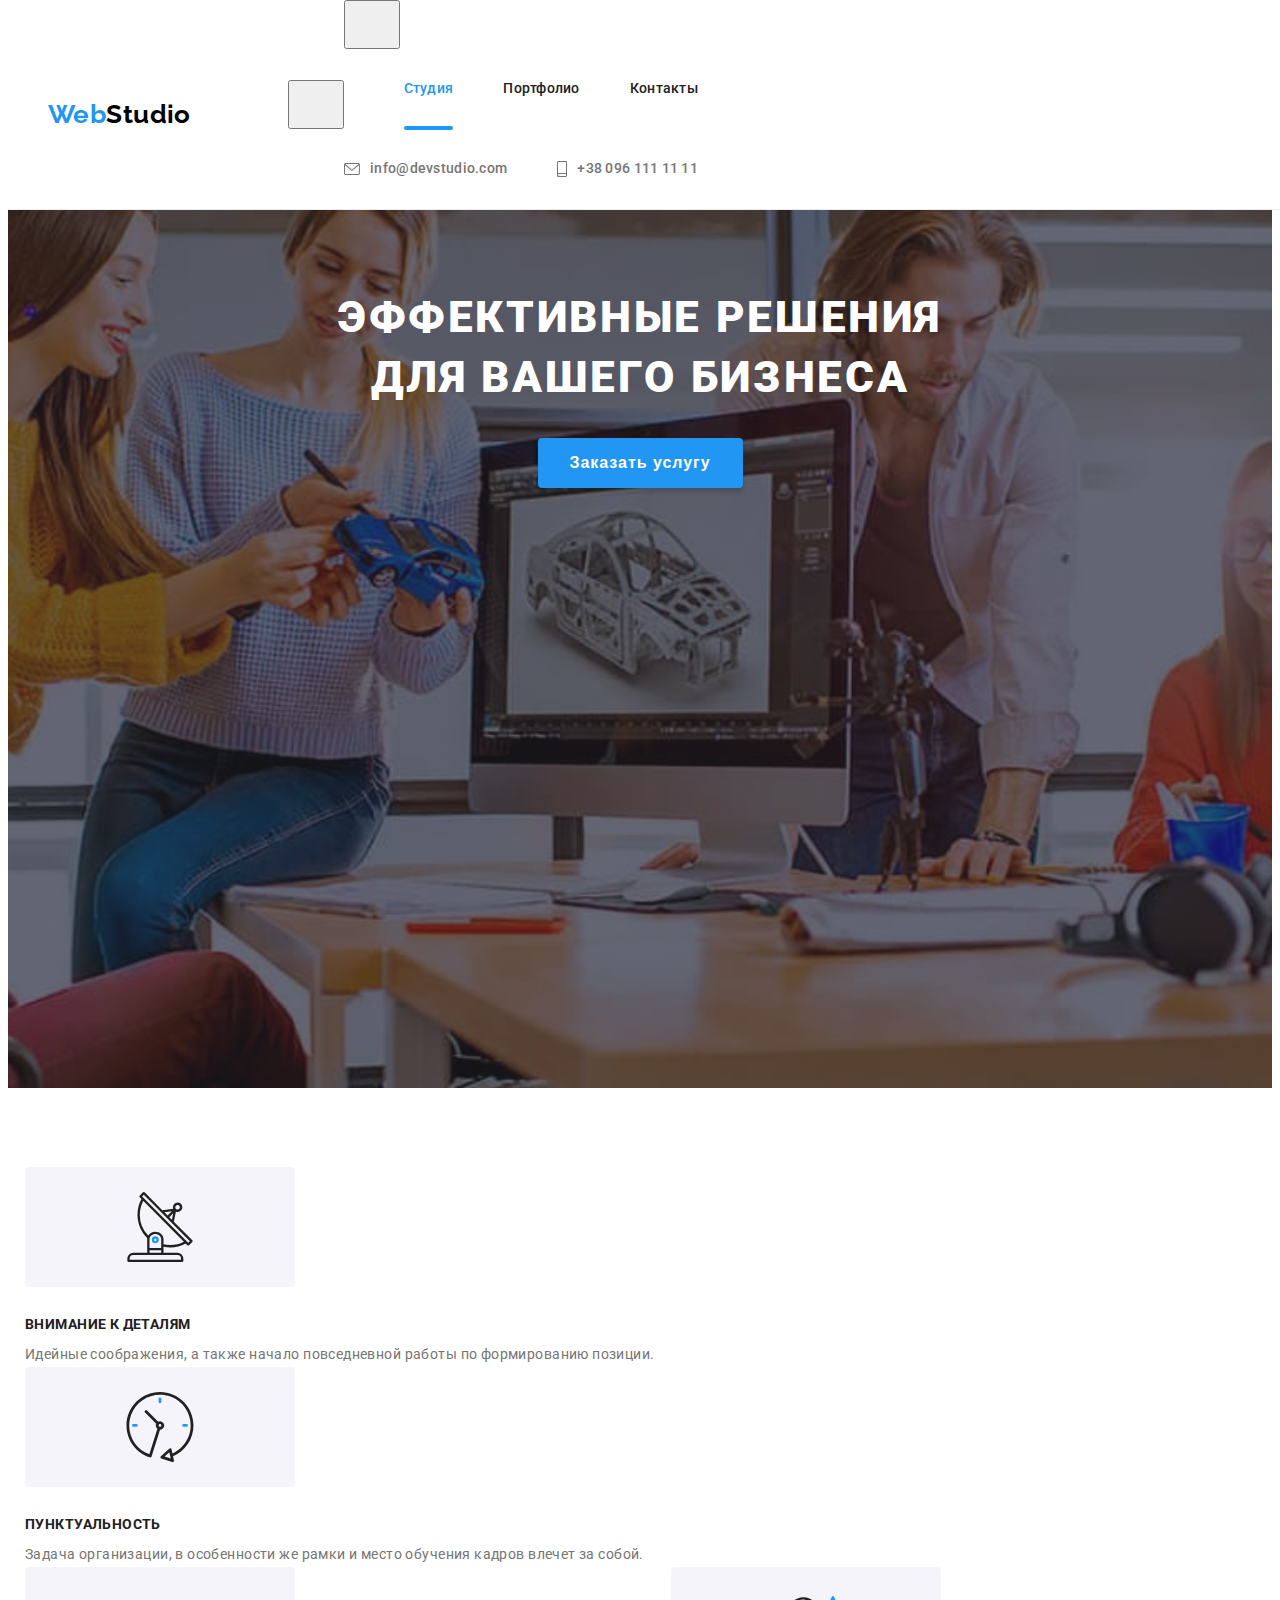
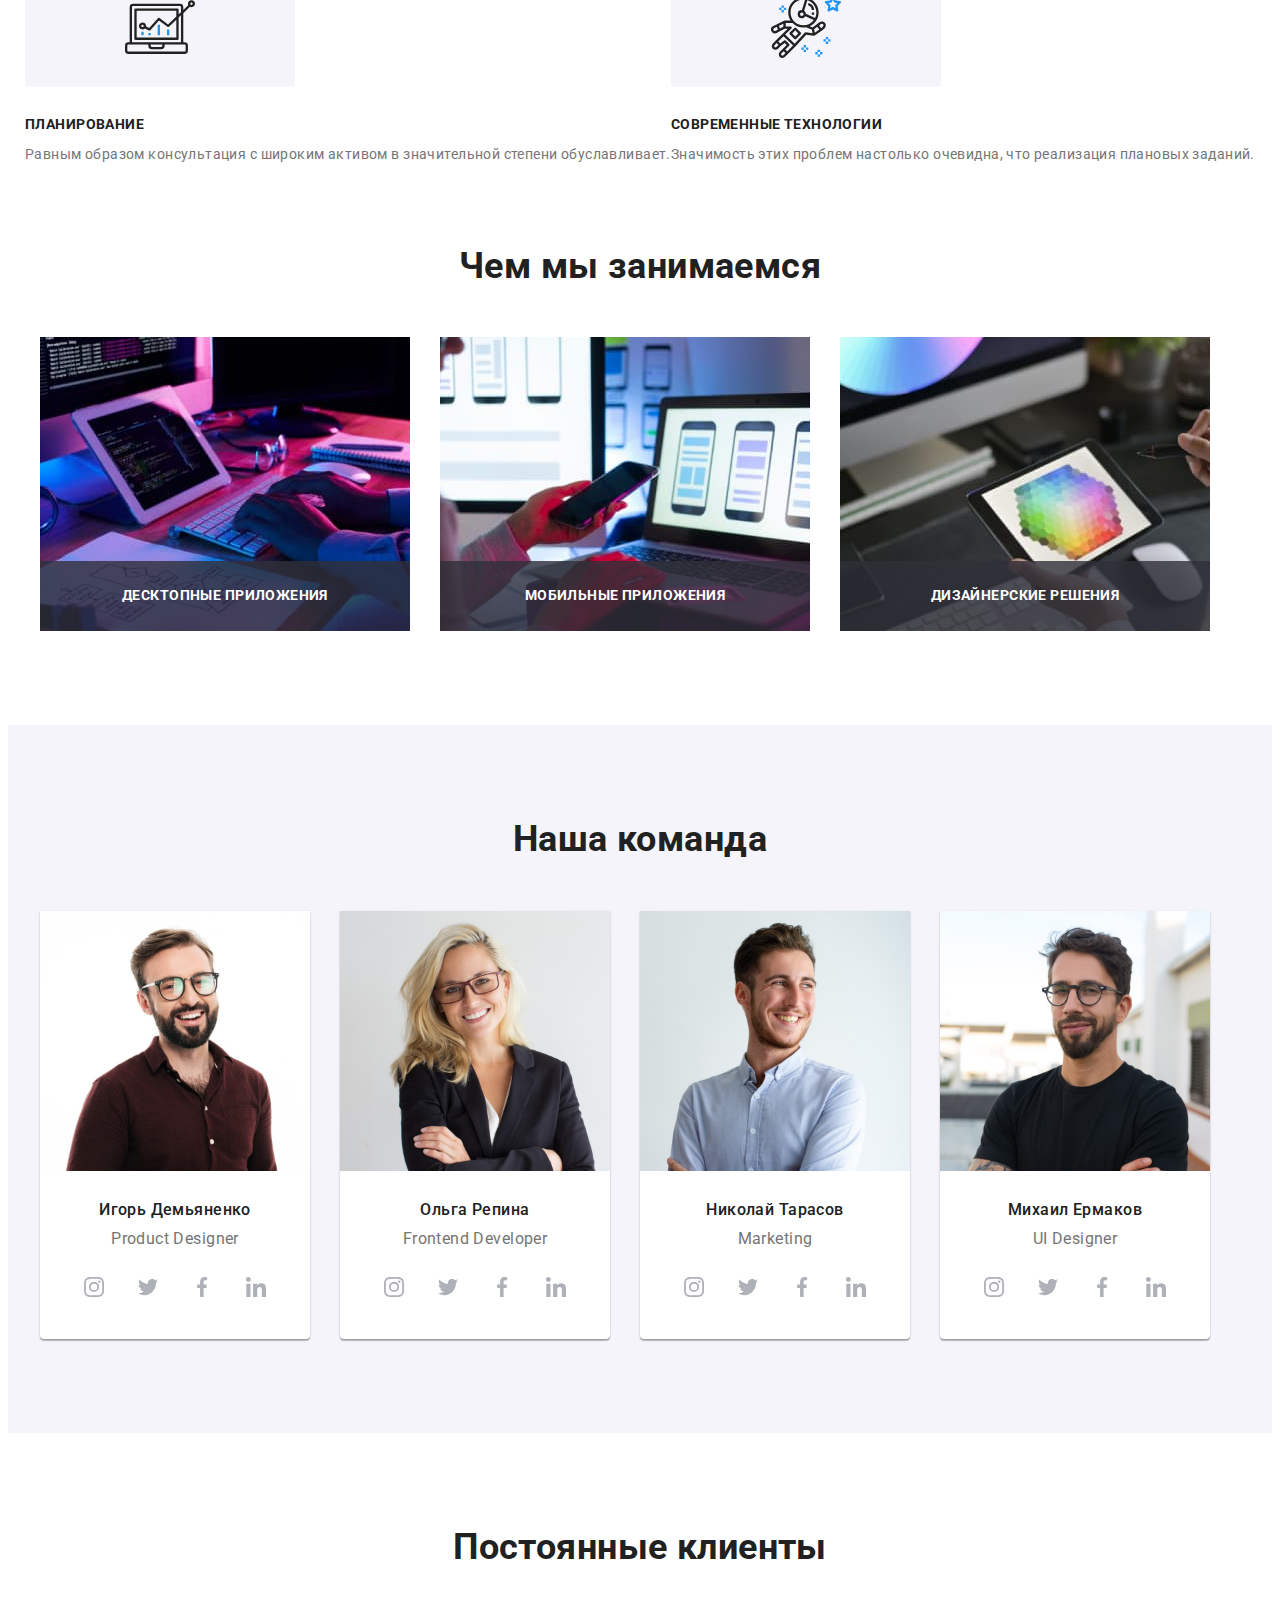
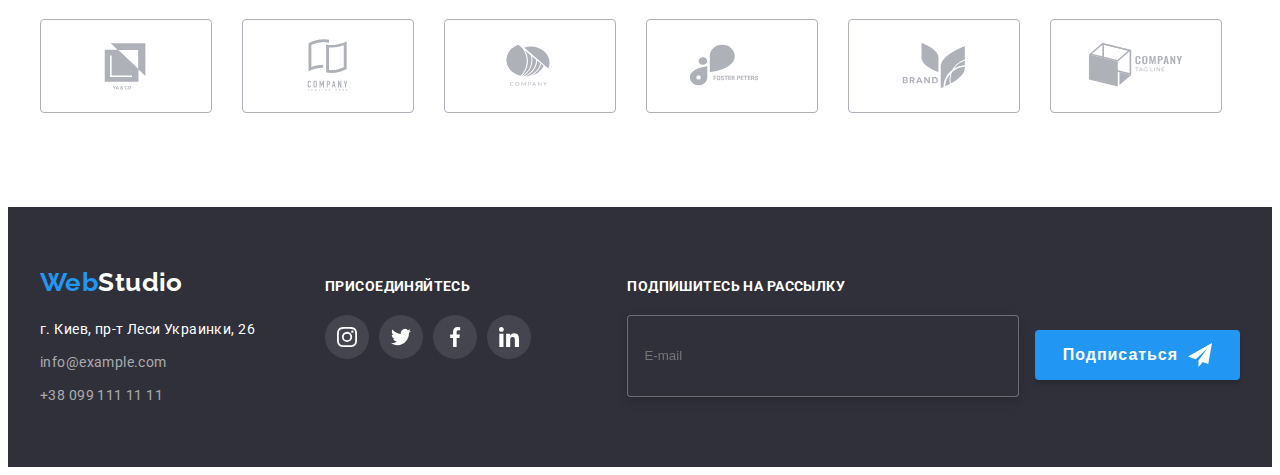
==== index.html @ 3f7df360 "Add media and buttons header" ====
<!DOCTYPE html>
<html lang="ru">

<head>
    <meta charset="UTF-8">
    <meta http-equiv="X-UA-Compatible" content="IE=edge">
    <meta name="viewport" content="width=device-width, initial-scale=1.0">
    <title>Document</title>
    <link rel="preconnect" href="https://fonts.googleapis.com">
    <link rel="preconnect" href="https://fonts.gstatic.com" crossorigin>
    <link href="https://fonts.googleapis.com/css2?family=Raleway:wght@700&family=Roboto:wght@400;500;700;900&display=swap"
        rel="stylesheet">
        <link rel="stylesheet" href="https://cdnjs.cloudflare.com/ajax/libs/modern-normalize/1.1.0/modern-normalize.min.css"
            integrity="sha512-wpPYUAdjBVSE4KJnH1VR1HeZfpl1ub8YT/NKx4PuQ5NmX2tKuGu6U/JRp5y+Y8XG2tV+wKQpNHVUX03MfMFn9Q=="
            crossorigin="anonymous" referrerpolicy="no-referrer" />
        <link rel="stylesheet" href="./css/main.min.css">
</head>
<!--Шапка-->

<body>
    
    <header class="page-header">
        <div class="container container--header">
            <div class="menu__wrapper">
                <a href="/" class="logo">Web<span class="logo--header">Studio</span></a>
                <button class="button__menu-open js-open-menu"
                aria-expanded="false" 
                aria-controls="mobile-menu">
                    <svg class="icon__menu" 
                    width="40" 
                    height="40"
                    aria-label="переключатель мобильного меню">
                        <use href="./images/icons.svg#menu-mobile"></use>
                    </svg>
                </button>
            </div>
            <div class="menu-container js-menu-container" id="mobile-menu">
                <button class="button__menu-close js-close-menu">
                    <svg class="icon__menu-close"
                    width="40" 
                    height="40">
                        <use href="./images/icons.svg#mobile-close"></use>
                    </svg>
                </button>

                    </button>
                    <div class="menu__wrapper">
            <nav class="navigation">
                <ul class="navigation__list">
                    <li class="navigation__item">
                        <a href="index.html" class="links navigation__link navigation__link--current">Студия</a>
                    </li>
                    <li class="navigation__item">
                        <a href="portfolio.html"
                            class="links navigation__link">Портфолио</a>
                    </li>
                    <li class="navigation__item">
                        <a href="#" class="links navigation__link">Контакты</a>
                    </li>
                </ul>
            </nav>
            <div class="contacts__thumb">
            <ul class="contact-list">
                <li class="contact-list__item">
                    <a href="mailto:info@devstudio.com" class="links contact-list__link">
                        <svg class="contact-list__icon" width="16" height="12">
                            <use href="./images/sprite.svg#envelope"></use>
                        </svg>
                        info@devstudio.com</a>
                </li>
                <li class="contact-list__item">
                    <a href="tel:+380961111111" class="links contact-list__link">
                        <svg class="contact-list__icon" width="10" height="16">
                            <use href="./images/sprite.svg#smartphone"></use>
                        </svg>
                        +38 096 111 11 11</a>
                </li>
            </ul>
                </div>
            </div>
        </div>
    </div>
    </header>
    
    <!--Герой-->
    <section class="hero-section section">
        <div class="container--hero container">
        <h1 class="hero-section__title">Эффективные решения для вашего бизнеса</h1>
        </div>
        <button type="button" class="hero-section__button button" data-modal-open>Заказать услугу</button>
    </section>
    <!--Главная-->
    <main>
        
        <section class="section">
        <div class="container">
        <ul class="feature-section__list feature">
            
            <li class="feature-section__item">
                <div class="feature-section__thumb">
                    <svg width="70" height="70">
                        <use href="./images/sprite.svg#antenna"></use>
                    </svg>
                </div>
                <h3 class="feature-section__title">Внимание к деталям</h3>
                <p class="feature-section__text">Идейные соображения, а также начало повседневной работы по формированию позиции.</p>
            </li>
            <li class="feature-section__item">
                <div class="feature-section__thumb">
                    <svg width="70" height="70">
                        <use href="./images/sprite.svg#clock"></use>
                    </svg>
                </div>
                <h3 class="feature-section__title">Пунктуальность</h3>
                <p class="feature-section__text">Задача организации, в особенности же рамки и место обучения кадров влечет за собой.</p>
            </li>
            <li class="feature-section__item">
                <div class="feature-section__thumb">
                    <svg width="70" height="70">
                        <use href="./images/sprite.svg#diagram"></use>
                    </svg>
                </div>
                <h3 class="feature-section__title">Планирование</h3>
                <p class="feature-section__text">Равным образом консультация с широким активом в значительной степени обуславливает.</p>
            </li>
            <li class="feature-section__item">
                <div class="feature-section__thumb">
                    <svg width="70" height="70">
                        <use href="./images/sprite.svg#astronaut"></use>
                    </svg>
                </div>
                <h3 class="feature-section__title">Современные технологии</h3>
                <p class="feature-section__text">Значимость этих проблем настолько очевидна, что реализация плановых заданий.</p>
            </li>
        </ul>
        
        </div>
        </section>
        
        <!--Проекты-->
        
        <section class="section section--projects">
            <div class="container">
            <h2 class="projects-section__title page-title">Чем мы занимаемся</h2>
            <ul class="projects-section__list projects">
                <li class="projects-section__item">
                    <img src="./images/img1.jpg" alt="человек печатает код" width="370" class="image">
                    <p class="projects-section__text">Десктопные приложения</p>
                </li>
                <li class="projects-section__item">
                    <img src="./images/img2.jpg" alt="девушка смотрит в телефон рядом с компьютером" width="370" class="image">
                    <p class="projects-section__text">Мобильные приложения</p>
                    
                </li>
                <li class="projects-section__item">
                    <img src="./images/img3.jpg" alt="разаработка в планшете" width="370" class="image">
                    <p class="projects-section__text">Дизайнерские решения</p>
                </li>
            </ul>
            </div>
        </section>
        
        <!--Команда-->
        
        <section class="section section--team">
            <div class="container">
            <h2 class="team-section__title page-title">Наша команда</h2>
            <ul class="team-section__list">
                <li class="team-section__item">
                    <img src="./images/img4.jpg" alt="Дизайнер продуктов" width="270" class="image">
                    <div class="team-section__content">
                    <h3 class="team-section__subtitle">Игорь Демьяненко</h3>
                    <p lang="en" class="team-section__text">Product Designer</p>
                    <!--------------------- socials -------------------------->
                    <ul class="social__list">
                        <li class="social__item">
                            <a href="https://www.instagram.com" class="socials__link socials__link--team">
                                <svg class="social__icon" width="20" height="20">
                                    <use href="./images/sprite.svg#instagram"></use>
                                </svg>
                            </a>
                        </li>
                        <li class="social__item">
                            <a href="https://twitter.com" class="socials__link socials__link--team">
                                <svg class="social__icon" width="20" height="20">
                                    <use href="./images/sprite.svg#twitter"></use>
                                </svg>
                            </a>
                        </li>
                        <li class="social__item">
                            <a href="https://www.facebook.com" class="socials__link socials__link--team">
                                <svg class="social__icon" width="20" height="20">
                                    <use href="./images/sprite.svg#facebook"></use>
                                </svg>
                            </a>
                        </li>
                        <li class="social__item">
                            <a href="https://www.linkedin.com" class="socials__link socials__link--team">
                                <svg class="social__icon" width="20" height="20">
                                    <use href="./images/sprite.svg#linkedin"></use>
                                </svg>
                            </a>
                        </li>
                    </ul>
                    </div>
                </li>
                <li class="team-section__item">
                    <img src="./images/img5.jpg" alt="Фронтенд разработчик" width="270" class="image">
                    <div class="team-section__content">
                    <h3 class="team-section__subtitle">Ольга Репина</h3>
                    <p lang="en" class="team-section__text">Frontend Developer</p>
                    <!--------------------- socials -------------------------->
                    <ul class="social__list">
                        <li class="social__item">
                            <a href="https://www.instagram.com" class="socials__link socials__link--team">
                                <svg class="social__icon" width="20" height="20">
                                    <use href="./images/sprite.svg#instagram"></use>
                                </svg>
                            </a>
                        </li>
                        <li class="social__item">
                            <a href="https://twitter.com" class="socials__link socials__link--team">
                                <svg class="social__icon" width="20" height="20">
                                    <use href="./images/sprite.svg#twitter"></use>
                                </svg>
                            </a>
                        </li>
                        <li class="social__item">
                            <a href="https://www.facebook.com" class="socials__link socials__link--team">
                                <svg class="social__icon" width="20" height="20">
                                    <use href="./images/sprite.svg#facebook"></use>
                                </svg>
                            </a>
                        </li>
                        <li class="social__item">
                            <a href="https://www.linkedin.com" class="socials__link socials__link--team">
                                <svg class="social__icon" width="20" height="20">
                                    <use href="./images/sprite.svg#linkedin"></use>
                                </svg>
                            </a>
                        </li>
                    </ul>
                    </div>
                </li>
                <li class="team-section__item">
                    <img src="./images/img6.jpg" alt="Маркетинг" width="270" class="image">
                    <div class="team-section__content">
                    <h3 class="team-section__subtitle">Николай Тарасов</h3>
                    <p lang="en" class="team-section__text">Marketing</p>
                    <!--------------------- socials -------------------------->
                    <ul class="social__list">
                        <li class="social__item">
                            <a href="https://www.instagram.com" class="socials__link socials__link--team">
                                <svg class="social__icon" width="20" height="20">
                                    <use href="./images/sprite.svg#instagram"></use>
                                </svg>
                            </a>
                        </li>
                        <li class="social__item">
                            <a href="https://twitter.com" class="socials__link socials__link--team">
                                <svg class="social__icon" width="20" height="20">
                                    <use href="./images/sprite.svg#twitter"></use>
                                </svg>
                            </a>
                        </li>
                        <li class="social__item">
                            <a href="https://www.facebook.com" class="socials__link socials__link--team">
                                <svg class="social__icon" width="20" height="20">
                                    <use href="./images/sprite.svg#facebook"></use>
                                </svg>
                            </a>
                        </li>
                        <li class="social__item">
                            <a href="https://www.linkedin.com" class="socials__link socials__link--team">
                                <svg class="social__icon" width="20" height="20">
                                    <use href="./images/sprite.svg#linkedin"></use>
                                </svg>
                            </a>
                        </li>
                    </ul>
                    </div>
                </li>
                <li class="team-section__item">
                    <img src="./images/img7.jpg" alt="Дизайнер" width="270" class="image">
                    <div class="team-section__content">
                    <h3 class="team-section__subtitle">Михаил Ермаков</h3>
                    <p lang="en" class="team-section__text">UI Designer</p>
                    <!--------------------- socials -------------------------->
                    <ul class="social__list">
                        <li class="social__item">
                            <a href="https://www.instagram.com" class="socials__link socials__link--team">
                                <svg class="social__icon" width="20" height="20">
                                    <use href="./images/sprite.svg#instagram"></use>
                                </svg>
                            </a>
                        </li>
                        <li class="social__item">
                            <a href="https://twitter.com" class="socials__link socials__link--team">
                                <svg class="social__icon" width="20" height="20">
                                    <use href="./images/sprite.svg#twitter"></use>
                                </svg>
                            </a>
                        </li>
                        <li class="social__item">
                            <a href="https://www.facebook.com" class="socials__link socials__link--team">
                                <svg class="social__icon" width="20" height="20">
                                    <use href="./images/sprite.svg#facebook"></use>
                                </svg>
                            </a>
                        </li>
                        <li class="social__item">
                            <a href="https://www.linkedin.com" class="socials__link socials__link--team">
                                <svg class="social__icon" width="20" height="20">
                                    <use href="./images/sprite.svg#linkedin"></use>
                                </svg>
                            </a>
                        </li>
                    </ul>
                    </div>
                </li>
            </ul>
            </div>
        </section>
    <!--Примеры-->
        <section class="section">
            <div class="container">
            <h2 class="examples-section__title page-title">Постоянные клиенты</h2>
            <ul class="examples-section__list">
                <li class="examples-section__item">
                    <a href="" class="examples-section__link">
                        <svg  width="106" height="60">
                            <use href="./images/sprite.svg#logo1"></use>
                        </svg>
                    </a>
                </li>
                    <li class="examples-section__item">
                        <a href="" class="examples-section__link">
                            <svg width="106" height="60">
                                <use href="./images/sprite.svg#logo2"></use>
                            </svg>
                        </a>
                    </li>
                
                    <li class="examples-section__item">
                        <a href="" class="examples-section__link">
                            <svg width="106" height="60">
                                <use href="./images/sprite.svg#logo3"></use>
                            </svg>
                        </a>
                    </li>
                
                    <li class="examples-section__item">
                        <a href="" class="examples-section__link">
                            <svg width="106" height="60">
                                <use href="./images/sprite.svg#logo4"></use>
                            </svg>
                        </a>
                    </li>
                    <li class="examples-section__item">
                        <a href="" class="examples-section__link">
                            <svg width="106" height="60">
                                <use href="./images/sprite.svg#logo5"></use>
                            </svg>
                        </a>
                    </li>
                
                    <li class="examples-section__item">
                        <a href="" class="examples-section__link">
                            <svg width="106" height="60">
                                <use href="./images/sprite.svg#logo6"></use>
                            </svg>
                        </a>
                    </li>
            </ul>
            </div>
        </section>
        
    </main>
    <!--Подвал-->
    
    <footer class="footer">
        <div class="container container--footer">
            <div class="address-container">
        <a href="/" class="logo--footer">Web<span class="logo--accent">Studio</span></a>
        <address>
            <ul class="footer__list">
                <li class="footer__item">
                    <a href="https://goo.gl/maps/anP9cVmsHsZmDmLo8" target="_blank" rel="noopener noreferrer" class="footer__link" >
                        <span class="footer__link--current">г. Киев, пр-т Леси Украинки, 26</span></a>
                </li>
                <li class="footer__item">
                    <a href="mailto:info@example.com" class="footer__link">info@example.com</a>
                </li>
                <li class="footer__item">
                    <a href="tel:+380991111111" class="footer__link">+38 099 111 11 11</a>
                </li>
            </ul>
        </address>
        </div>
        <!--------------------- socials -------------------------->
        <div class="social__thumb">
            <strong class="social__text">присоединяйтесь</strong>
            <ul class="social__list">
                <li class="social__item">
                    <a href="https://www.instagram.com" class="socials__link socials__link--footer">
                        <svg class="social__icon" width="20" height="20">
                            <use href="./images/sprite.svg#instagram"></use>
                        </svg>
                    </a>
                </li>
                <li class="social__item">
                    <a href="https://twitter.com" class="socials__link socials__link--footer">
                        <svg class="social__icon" width="20" height="20">
                            <use href="./images/sprite.svg#twitter"></use>
                        </svg>
                    </a>
                </li>
                <li class="social__item">
                    <a href="https://www.facebook.com" class="socials__link socials__link--footer">
                        <svg class="social__icon" width="20" height="20">
                            <use href="./images/sprite.svg#facebook"></use>
                        </svg>
                    </a>
                </li>
                <li class="social__item">
                    <a href="https://www.linkedin.com" class="socials__link socials__link--footer">
                        <svg class="social__icon" width="20" height="20">
                            <use href="./images/sprite.svg#linkedin"></use>
                        </svg>
                    </a>
                </li>
            </ul>
        </div>
        <!--Форма подвала-->
        <div class="form__thumb">
            <form autocomplete="off">
                <strong class="form__text">Подпишитесь на рассылку</strong>
                <label>
                    
                    <input class="form__input" type="email" name="email" placeholder="E-mail">
                </label>
                <button type="submit" class="form__button button button--footer">Подписаться
                    <svg class="form__icon--send" width="24" height="24">
                        <use href="./images/sprite.svg#icon-send"></use>
                    </svg>
                </button>
            </form>
        </div>
        </div>
    </footer>
    <!--Modal-->
    <div class="modal-backdrop is-hidden" data-modal>
        <div class="modal">
            <button type="button" class="modal-btn__close" data-modal-close>
                <svg width="18" height="18">
                    <use href="./images/sprite.svg#close"></use>
                </svg>
            </button>
            <form class="feedback">
                <p class="feedback-text">Оставьте свои данные, мы вам перезвоним</p>
                <label class="feedback-label">
                    <span class="feedback-label__text">Имя</span>
                    <input class="feedback-label__input" type="text" name="name" autocomplete="on">
                    <svg class="feedback-label__icon" width="18" height="18">
                        <use href="./images/sprite.svg#person"></use>
                    </svg>
                </label>
                <label class="feedback-label">
                    <span class="feedback-label__text">Телефон</span>
                    <input class="feedback-label__input" type="tel" name="tel">
                    <svg class="feedback-label__icon" width="18" height="18">
                        <use href="./images/sprite.svg#phone"></use>
                    </svg>
                </label>
                <label class="feedback-label">
                    <span class="feedback-label__text">Почта</span>
                    <input class="feedback-label__input" type="email" name="email">
                    <svg class="feedback-label__icon" width="18" height="18">
                        <use href="./images/sprite.svg#email-black"></use>
                    </svg>
                </label>
                <label class="feedback-label feedback-label--textarea">
                    <span class="feedback-label__text">Комментарий</span>
                    <textarea class="feedback-label__textarea" name="comment" placeholder="Введите текст" rows="10"></textarea>
                </label>
                <label class="feedback-checkbox">
                    <input class="feedback-checkbox__policy" type="checkbox" name="policy"/>
                    <svg class="feedback-checkbox__icon--check" width="16" height="15">
                        <use href="./images/sprite.svg#icon-check"></use>
                    </svg>
                    <span class="feedback-checkbox__text">Соглашаюсь с рассылкой и принимаю
                        <a class="feedback-checkbox__contract" href="/">Условия договора</a>
                    </span></label>
                <button class="feedback-submit__btn button" type="submit">Отправить</button>
            </form>
        </div>
    </div>
    <script src="./js/modal.js"></script>
    <script defer src="./js/mobile-menu.js"></script>
</body>

</html>
---- css/main.min.css ----
h1,h2,h3,h4,h5,h6,p,ul{margin:0;padding:0;list-style:none}.socials__link,.logo--footer,.logo,.cards__link,.footer__link,.examples-section__link,.links,.navigation__link,.contact-list__link{text-decoration:none}.social__list,.projects-section__list,.filter-btn__list,.cards__list,.footer__list,.examples-section__list,.team-section__list,.navigation__list{list-style:none}.image{display:block;max-width:100%;height:auto}.is-hidden{position:absolute;white-space:nowrap;width:1px;height:1px;overflow:hidden;border:0;padding:0;clip:rect(0 0 0 0);-webkit-clip-path:inset(50%);clip-path:inset(50%);margin:-1px}body{padding-top:80px;color:#fff;background-color:#fff;font-family:"Roboto",sans-serif;font-size:14px;letter-spacing:.03em}.section{padding-top:94px;padding-bottom:94px}.section--team{background-color:#f5f4fa}.section--projects{padding-top:0px}.page-header{position:fixed;width:100%;top:0;z-index:1;margin:0 auto;border-bottom:1px solid #ececec;background-color:#fff}.navigation{display:flex;text-align:center}.navigation__list{display:flex;align-items:center;justify-content:center;align-items:baseline;margin-left:auto}.navigation__item:not(:last-child){margin-right:50px}.navigation__link,.contact-list__link{display:inline-block;padding-bottom:32px;padding-top:32px}.navigation__link::after{content:"";display:flex;position:absolute;opacity:0;width:100%;height:4px;bottom:-1px;border-radius:2px;background-color:#2196f3;transition:opacity 250ms cubic-bezier(0.4, 0, 0.2, 1),background-color 250ms cubic-bezier(0.4, 0, 0.2, 1)}.navigation__link{display:block;position:relative;color:#212121}.navigation__link--current:hover::after,.navigation__link--current:focus::after{content:"";opacity:1}.navigation__link--current::after{opacity:1}.navigation__link--current{position:relative;color:#2196f3}.links{display:flex;align-items:center;font-weight:500;line-height:1.14em;letter-spacing:.02em;transition:color 250ms cubic-bezier(0.4, 0, 0.2, 1)}.links:hover,.links:focus{color:#2196f3}.contacts__thumb{display:flex}.hero-section{background-color:#2f303a;background-image:linear-gradient(to right, rgba(47, 48, 58, 0.4), rgba(47, 48, 58, 0.4)),url(../images/Img17.jpg);background-repeat:no-repeat;background-position:center;background-size:cover;max-width:1600px;height:600px;margin-left:auto;margin-right:auto;text-align:center;padding-bottom:200px;padding-top:200px}.hero-section__title{font-weight:900;font-size:44px;line-height:1.36em;letter-spacing:.06em;text-transform:uppercase;margin-bottom:30px;color:#fff}.modal-backdrop{position:fixed;top:0;left:0;width:100vw;height:100vh;z-index:2;opacity:1;background-color:rgba(0,0,0,.2);transition:opacity 250ms cubic-bezier(0.4, 0, 0.2, 1),visibility 250ms}.modal-backdrop--is-hidden{visibility:hidden;opacity:0;pointer-events:none}.modal{position:absolute;top:50%;left:50%;width:528px;min-height:581px;background-color:#fff;box-shadow:0px 1px 3px rgba(0,0,0,.12),0px 1px 1px rgba(0,0,0,.14),0px 2px 1px rgba(0,0,0,.2);border-radius:4px;padding:40px;transform:translate(-50%, -50%) rotate(0) scale(1);transition:250ms}.modal-backdrop>.modal{transform:scale(1) translate(-50%, -50%)}.modal-btn__close{display:flex;align-items:center;justify-content:center;cursor:pointer;position:absolute;top:8px;right:8px;width:30px;height:30px;padding:0;background-color:transparent;border-radius:50%;border:1px solid rgba(0,0,0,.1);transition:fill 250ms cubic-bezier(0.4, 0, 0.2, 1),transform 250ms ease-in-out,border-color 250ms cubic-bezier(0.4, 0, 0.2, 1)}.modal-btn__close:hover,.modal-btn__close:focus{fill:#2196f3;transform:rotate(90deg)}.feature-section__thumb{display:flex;justify-content:center;align-items:center;width:270px;height:120px;background-color:#f5f4fa;border-radius:4px;margin-bottom:30px}@media screen and (min-width: 768px){.feature-section__list{display:flex;flex-wrap:wrap;margin:-15px}}@media screen and (max-width: 767px){.feature-section__item{text-align:left}.feature-section__item:not(:last-child){margin-bottom:30px}}.feature-section__title{font-weight:700;font-size:14px;line-height:1.14em;text-transform:uppercase;color:#212121;margin-bottom:10px}.feature-section__text{font-size:14px;line-height:1.71em;font-weight:400;color:#757575}.team-section__list{display:flex}.team-section__item{background-color:#fff;box-shadow:0px 1px 3px rgba(0,0,0,.12),0px 1px 1px rgba(0,0,0,.14),0px 2px 1px rgba(0,0,0,.2);border-radius:0px 0px 4px 4px}.team-section__item:not(:last-child){margin-right:30px}.team-section__content{padding:30px 32px}.team-section__subtitle{font-weight:500;font-size:16px;line-height:1.18em;text-align:center;margin-bottom:10px;color:#212121}.team-section__text{font-size:16px;line-height:1.18em;text-align:center;margin-bottom:16px;color:#757575}.examples-section__list{display:flex;align-items:center;margin:-15px}.examples-section__item{display:flex;justify-content:center;align-items:center;flex-basis:calc((100% - 6 * $card-set-gap) / 6);margin:15px;color:#2196f3}.examples-section__link{display:flex;justify-content:center;align-items:center;width:170px;height:92px;border:1px solid #afb1b8;border-radius:4px;fill:#afb1b8;transition:fill 250ms cubic-bezier(0.4, 0, 0.2, 1),border-color 250ms cubic-bezier(0.4, 0, 0.2, 1)}.examples-section__link:hover,.examples-section__link:focus{fill:#2196f3;border-color:#2196f3}.footer{padding:60px 0;background-color:#2f303a}.address-container{margin-right:70px}.footer__item:not(:last-child){margin-bottom:9px}.footer__link{font-style:normal;line-height:1.71em;color:rgba(255,255,255,.6);transition:color 250ms cubic-bezier(0.4, 0, 0.2, 1)}.footer__link:hover,.footer__link:focus,.footer__link--current:hover,.footer__link--current:focus{color:#2196f3}.footer__link--current{line-height:1.71em;color:#fff;transition:color 250ms cubic-bezier(0.4, 0, 0.2, 1)}.cards__list{display:flex;flex-wrap:wrap;background-color:#fff}.cards__item{width:370px;margin-right:30px;margin-bottom:30px}.cards__item:nth-child(3n){margin-right:0}.cards__item:nth-last-child(-n+3){margin-bottom:0}.cards__link{display:block;transition:box-shadow 250ms cubic-bezier(0.4, 0, 0.2, 1)}.cards__link:hover,.cards__link:focus{transform:translateY(0);border:1px solid #eee;box-sizing:border-box;box-shadow:0px 1px 1px rgba(0,0,0,.12),0px 4px 4px rgba(0,0,0,.06),1px 4px 6px rgba(0,0,0,.16)}.cards__title{font-weight:700;font-size:18px;line-height:2em;margin-bottom:4px;letter-spacing:.06em;color:#212121}.cards__text{font-weight:400;font-size:16px;line-height:1.87;color:#757575}.card-content{padding:20px 24px;border-right:1px solid #eee;border-bottom:1px solid #eee;border-left:1px solid #eee}.contact-list{display:inline-flex;justify-content:center;align-items:center;margin-left:auto}.contact-list__item{display:flex;text-align:center}.contact-list__item:not(:last-child){margin-right:50px}.contact-list__link{display:flex;align-items:center;font-weight:500;line-height:1.14em;letter-spacing:.02em;color:#757575;transition:color 250ms cubic-bezier(0.4, 0, 0.2, 1)}.contact-list__icon{fill:#757575;margin-right:10px;fill:currentColor}.link.current:hover::after,.link.current:focus::after{opacity:1}.button{display:inline-flex;padding:10px 32px;font-weight:700;font-size:16px;line-height:1.87em;align-items:center;letter-spacing:.06em;cursor:pointer;color:#fff;background:#2196f3;box-shadow:0px 4px 4px rgba(0,0,0,.15);border-radius:4px;border:0}.button--footer{display:inline-flex;padding:10px 28px;margin-left:12px}.button--filters{font-weight:500;line-height:1.62em;font-family:inherit;text-align:center;padding:6px 22px;border:none;background-color:#f5f4fa;color:#212121;transition:color 250ms cubic-bezier(0.4, 0, 0.2, 1),background-color 250ms cubic-bezier(0.4, 0, 0.2, 1),box-shadow 250ms cubic-bezier(0.4, 0, 0.2, 1)}.button--filters:hover,.button--filters:focus{background-color:#2196f3;color:#fff;box-shadow:0px 3px 1px rgba(0,0,0,.1),0px 1px 2px rgba(0,0,0,.08),0px 2px 2px rgba(0,0,0,.12);border-radius:4px}.button--filters--current{box-shadow:0px 3px 1px rgba(0,0,0,.1),0px 1px 2px rgba(0,0,0,.08),0px 2px 2px rgba(0,0,0,.12);border-radius:4px;background-color:#2196f3;color:#fff}.filter-btn__list{display:flex;justify-content:center;margin-bottom:50px}.filter-btn__items:not(:last-child){margin-right:8px}.filter-btn__button:hover,.filter-btn__button:focus{background-color:#2196f3;color:#fff;box-shadow:0px 3px 1px rgba(0,0,0,.1),0px 1px 2px rgba(0,0,0,.08),0px 2px 2px rgba(0,0,0,.12);border-radius:4px}.filter-btn__button--current{box-shadow:0px 3px 1px rgba(0,0,0,.1),0px 1px 2px rgba(0,0,0,.08),0px 2px 2px rgba(0,0,0,.12);border-radius:4px;background-color:#2196f3;color:#fff}.hero-section__button .hero-section__button:hover,.hero-section__button .hero-section__button:focus{color:#fff}.feedback-submit__btn{justify-content:center;font-family:inherit;min-width:200px;height:50px;margin:0 auto;padding:0}.logo{font-family:"Raleway",sans-serif;font-weight:700;font-size:26px;line-height:1.19em;padding-bottom:25px;padding-top:24px;margin-right:94px;color:#2196f3}.logo--header{color:#000}.logo--footer{font-family:"Raleway",sans-serif;font-weight:700;font-size:26px;line-height:1.19em;display:block;margin-bottom:20px;color:#2196f3}.logo--accent{color:#fff}.projects-section{padding-top:0px}.projects-section__title,.page-title{font-weight:700;font-size:36px;line-height:1.16em;text-align:center;margin-bottom:50px;color:#212121}.projects-section__list{display:flex;margin-top:0;margin-left:0}.projects-section__item:not(:last-child){margin-right:30px}.projects-section__item{position:relative}.projects-section__item:not(:last-child){margin-right:30px}.projects-section__text{position:absolute;display:flex;width:100%;height:70px;font-weight:700;line-height:1.14;text-align:center;left:0;bottom:0;justify-content:center;align-items:center;text-transform:uppercase;background-color:rgba(47,48,58,.8);color:#fff}.social__thumb{display:block;margin-right:auto;width:206px;height:80px}.social__list{display:flex}.social__item:not(:last-child){margin-right:10px}.social__icon{fill:#fff;fill:currentColor}.social__text,.form__text{display:block;font-size:14px;line-height:1.14;margin-bottom:20px;text-transform:uppercase}.socials__link{display:flex;justify-content:center;align-items:center;width:44px;height:44px;border-radius:50%;color:#afb1b8;transition:background-color 250ms cubic-bezier(0.4, 0, 0.2, 1),fill 250ms cubic-bezier(0.4, 0, 0.2, 1)}.socials__link--footer{background-color:rgba(255,255,255,.1);color:#fff}.socials__link:hover,.socials__link:focus{background-color:#2196f3}.socials__link--team{fill:#fff;color:#afb1b8;transition:background-color 250ms cubic-bezier(0.4, 0, 0.2, 1),fill 250ms cubic-bezier(0.4, 0, 0.2, 1)}.socials__link--team:hover,.socials__link--team:focus{background-color:#2196f3;color:#fff;transition:color}.form__thumb{display:flex}.form__input{padding:15px 16px;color:rgba(255,255,255,.6);width:358px;height:50px;filter:drop-shadow(0px 4px 4px rgba(0, 0, 0, 0.15));background-color:#2f303a;border:1px solid rgba(255,255,255,.3);border-radius:4px;transition:border 250ms cubic-bezier(0.4, 0, 0.2, 1)}.form__input:focus{border-color:#2196f3}.form__icon--send{margin-left:10px;align-items:center;fill:currentColor}.cards-overlay{position:relative;overflow:hidden}.cards-overlay__text{position:absolute;top:0;left:0;width:100%;height:100%;padding:63px 24px;font-weight:400;font-size:18px;line-height:1.56em;color:#fff;background-color:rgba(33,150,243,.9);transform:translateY(101%);transition:transform 250ms cubic-bezier(0.4, 0, 0.2, 1)}.cards__link:hover .cards-overlay__text,.cards__link:focus .cards-overlay__text{transform:translateY(0)}.feedback{display:flex;flex-direction:column}.feedback-text{font-weight:700;font-size:20px;line-height:1.15;text-align:center;margin-bottom:12px;color:#212121}input:-webkit-autofill,input:-webkit-autofill:hover,input:-webkit-autofill:focus,input:-webkit-autofill:active{-webkit-transition:background-color 5000s ease-in-out 0s;transition:background-color 5000s ease-in-out 0s;-webkit-box-shadow:0 0 0px 1000px #fff inset}.feedback-label{position:relative;display:block;margin-bottom:10px}.feedback-label__text{display:block;font-weight:400;font-size:12px;line-height:1.16;color:#757575;letter-spacing:.01em;margin-bottom:4px}.feedback-label__icon{position:absolute;top:0;left:0;transform:translate(12px, 28px);width:18px;height:18px;transition:fill 250ms cubic-bezier(0.4, 0, 0.2, 1)}.feedback-label:hover>.feedback-label__icon{fill:#2196f3;border-color:#2196f3}.feedback-label:focus-within>.feedback-label__icon{fill:#2196f3;border-color:#2196f3}.feedback-label__input{display:block;width:100%;height:40px;padding-left:42px;border:1px solid rgba(33,33,33,.2);border-radius:4px;outline:none;background-color:transparent;transition:fill 250ms fill cubic-bezier(0.4, 0, 0.2, 1),border 250ms border cubic-bezier(0.4, 0, 0.2, 1)}.feedback-label:hover>.feedback-label__input{fill:#2196f3;border-color:#2196f3;outline:-webkit-focus-ring-color auto 0px}.feedback-label:focus-within>.feedback-label__input{fill:#2196f3;border-color:#2196f3;outline:-webkit-focus-ring-color auto 0px}.feedback-label__textarea{display:block;resize:none;width:100%;height:120px;border:1px solid rgba(33,33,33,.2);border-radius:4px;padding:12px 16px;transition:border 250ms border cubic-bezier(0.4, 0, 0.2, 1)}.feedback-label__textarea:focus-visible,.feedback-label__textarea:focus{border:1px solid #2196f3;outline:-webkit-focus-ring-color auto 0px}.feedback-label__textarea::-moz-placeholder{font-weight:400;font-size:12px;line-height:1.16;letter-spacing:.01em;color:rgba(117,117,117,.5)}.feedback-label__textarea:-ms-input-placeholder{font-weight:400;font-size:12px;line-height:1.16;letter-spacing:.01em;color:rgba(117,117,117,.5)}.feedback-label__textarea::placeholder{font-weight:400;font-size:12px;line-height:1.16;letter-spacing:.01em;color:rgba(117,117,117,.5)}.feedback-label--textarea{margin-bottom:20px}.feedback-checkbox{display:flex;align-items:center;justify-content:center;border-radius:2px;margin-bottom:30px;margin-right:8px}.feedback-checkbox__policy{position:absolute;white-space:nowrap;width:1px;height:1px;overflow:hidden;border:0;padding:0;clip:rect(0 0 0 0);-webkit-clip-path:inset(50%);clip-path:inset(50%);margin:-1px}.feedback-checkbox__icon--check:hover,.feedback-checkbox__policy:focus+.feedback-checkbox__icon--check{border-color:#2196f3}.feedback-checkbox__icon--check{margin-right:7px;width:16px;height:15px;cursor:pointer;border:2px solid #212121;border-radius:2px;fill:#fff;background-color:#fff;transition-property:background-color,border;transition-duration:250ms;transition-timing-function:cubic-bezier(0.4, 0, 0.2, 1)}.feedback-checkbox__policy:checked+.feedback-checkbox__icon--check{margin-right:7px;width:16px;height:15px;border:2px solid transparent;border-radius:2px;background-color:#2196f3;border:none}.modal-label:last-of-type:focus-within{outline:1px solid #2196f3}.feedback-checkbox__contract{font-weight:400;font-size:14px;line-height:1.71;-webkit-text-decoration-line:underline;text-decoration-line:underline;-webkit-text-decoration-skip-ink:none;text-decoration-skip-ink:none;color:#2196f3}.feedback-checkbox__text{font-weight:400;font-size:14px;line-height:1.71;letter-spacing:.03em;color:#757575}.container{width:1200px;margin-left:auto;margin-right:auto;padding-left:15px;padding-right:15px}.container--footer{display:flex;align-items:baseline}.container--hero{display:flex;max-width:696px}.container--header{display:flex;align-items:center}/*# sourceMappingURL=main.min.css.map */
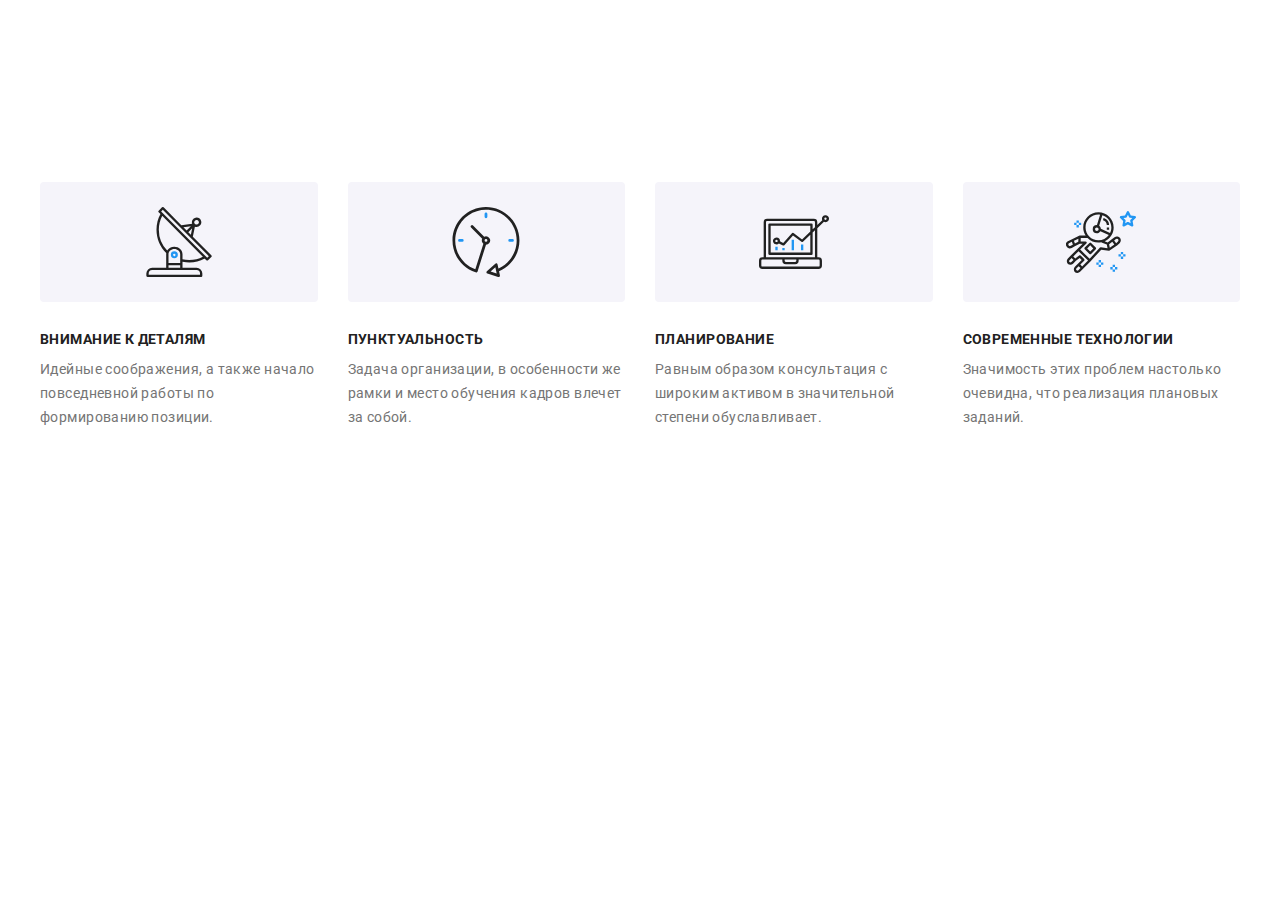
==== commit 5d9cc01d: "Create adaptiv layout feature" ====
--- a/index.html
+++ b/index.html
@@ -19,7 +19,7 @@
 
 <body>
     
-    <header class="page-header">
+    <!-- <header class="page-header">
         <div class="container container--header">
             <div class="menu__wrapper">
                 <a href="/" class="logo">Web<span class="logo--header">Studio</span></a>
@@ -80,57 +80,57 @@
             </div>
         </div>
     </div>
-    </header>
+    </header> -->
     
     <!--Герой-->
-    <section class="hero-section section">
+    <!-- <section class="hero-section section">
         <div class="container--hero container">
         <h1 class="hero-section__title">Эффективные решения для вашего бизнеса</h1>
         </div>
         <button type="button" class="hero-section__button button" data-modal-open>Заказать услугу</button>
-    </section>
+    </section> -->
     <!--Главная-->
     <main>
         
         <section class="section">
         <div class="container">
-        <ul class="feature-section__list feature">
+        <ul class="feature__list feature">
             
-            <li class="feature-section__item">
-                <div class="feature-section__thumb">
+            <li class="feature__item">
+                <div class="feature__thumb">
                     <svg width="70" height="70">
                         <use href="./images/sprite.svg#antenna"></use>
                     </svg>
                 </div>
-                <h3 class="feature-section__title">Внимание к деталям</h3>
-                <p class="feature-section__text">Идейные соображения, а также начало повседневной работы по формированию позиции.</p>
+                <h3 class="feature__title">Внимание к деталям</h3>
+                <p class="feature__text">Идейные соображения, а также начало повседневной работы по формированию позиции.</p>
             </li>
-            <li class="feature-section__item">
-                <div class="feature-section__thumb">
+            <li class="feature__item">
+                <div class="feature__thumb">
                     <svg width="70" height="70">
                         <use href="./images/sprite.svg#clock"></use>
                     </svg>
                 </div>
-                <h3 class="feature-section__title">Пунктуальность</h3>
-                <p class="feature-section__text">Задача организации, в особенности же рамки и место обучения кадров влечет за собой.</p>
+                <h3 class="feature__title">Пунктуальность</h3>
+                <p class="feature__text">Задача организации, в особенности же рамки и место обучения кадров влечет за собой.</p>
             </li>
-            <li class="feature-section__item">
-                <div class="feature-section__thumb">
+            <li class="feature__item">
+                <div class="feature__thumb">
                     <svg width="70" height="70">
                         <use href="./images/sprite.svg#diagram"></use>
                     </svg>
                 </div>
-                <h3 class="feature-section__title">Планирование</h3>
-                <p class="feature-section__text">Равным образом консультация с широким активом в значительной степени обуславливает.</p>
+                <h3 class="feature__title">Планирование</h3>
+                <p class="feature__text">Равным образом консультация с широким активом в значительной степени обуславливает.</p>
             </li>
-            <li class="feature-section__item">
-                <div class="feature-section__thumb">
+            <li class="feature__item">
+                <div class="feature__thumb">
                     <svg width="70" height="70">
                         <use href="./images/sprite.svg#astronaut"></use>
                     </svg>
                 </div>
-                <h3 class="feature-section__title">Современные технологии</h3>
-                <p class="feature-section__text">Значимость этих проблем настолько очевидна, что реализация плановых заданий.</p>
+                <h3 class="feature__title">Современные технологии</h3>
+                <p class="feature__text">Значимость этих проблем настолько очевидна, что реализация плановых заданий.</p>
             </li>
         </ul>
         
@@ -139,7 +139,7 @@
         
         <!--Проекты-->
         
-        <section class="section section--projects">
+        <!-- <section class="section section--projects">
             <div class="container">
             <h2 class="projects-section__title page-title">Чем мы занимаемся</h2>
             <ul class="projects-section__list projects">
@@ -158,11 +158,11 @@
                 </li>
             </ul>
             </div>
-        </section>
+        </section> -->
         
         <!--Команда-->
         
-        <section class="section section--team">
+        <!-- <section class="section section--team">
             <div class="container">
             <h2 class="team-section__title page-title">Наша команда</h2>
             <ul class="team-section__list">
@@ -170,9 +170,9 @@
                     <img src="./images/img4.jpg" alt="Дизайнер продуктов" width="270" class="image">
                     <div class="team-section__content">
                     <h3 class="team-section__subtitle">Игорь Демьяненко</h3>
-                    <p lang="en" class="team-section__text">Product Designer</p>
+                    <p lang="en" class="team-section__text">Product Designer</p> -->
                     <!--------------------- socials -------------------------->
-                    <ul class="social__list">
+                    <!-- <ul class="social__list">
                         <li class="social__item">
                             <a href="https://www.instagram.com" class="socials__link socials__link--team">
                                 <svg class="social__icon" width="20" height="20">
@@ -208,9 +208,9 @@
                     <img src="./images/img5.jpg" alt="Фронтенд разработчик" width="270" class="image">
                     <div class="team-section__content">
                     <h3 class="team-section__subtitle">Ольга Репина</h3>
-                    <p lang="en" class="team-section__text">Frontend Developer</p>
+                    <p lang="en" class="team-section__text">Frontend Developer</p> -->
                     <!--------------------- socials -------------------------->
-                    <ul class="social__list">
+                    <!-- <ul class="social__list">
                         <li class="social__item">
                             <a href="https://www.instagram.com" class="socials__link socials__link--team">
                                 <svg class="social__icon" width="20" height="20">
@@ -246,9 +246,9 @@
                     <img src="./images/img6.jpg" alt="Маркетинг" width="270" class="image">
                     <div class="team-section__content">
                     <h3 class="team-section__subtitle">Николай Тарасов</h3>
-                    <p lang="en" class="team-section__text">Marketing</p>
+                    <p lang="en" class="team-section__text">Marketing</p> -->
                     <!--------------------- socials -------------------------->
-                    <ul class="social__list">
+                    <!-- <ul class="social__list">
                         <li class="social__item">
                             <a href="https://www.instagram.com" class="socials__link socials__link--team">
                                 <svg class="social__icon" width="20" height="20">
@@ -284,9 +284,9 @@
                     <img src="./images/img7.jpg" alt="Дизайнер" width="270" class="image">
                     <div class="team-section__content">
                     <h3 class="team-section__subtitle">Михаил Ермаков</h3>
-                    <p lang="en" class="team-section__text">UI Designer</p>
+                    <p lang="en" class="team-section__text">UI Designer</p> -->
                     <!--------------------- socials -------------------------->
-                    <ul class="social__list">
+                    <!-- <ul class="social__list">
                         <li class="social__item">
                             <a href="https://www.instagram.com" class="socials__link socials__link--team">
                                 <svg class="social__icon" width="20" height="20">
@@ -320,9 +320,9 @@
                 </li>
             </ul>
             </div>
-        </section>
+        </section> -->
     <!--Примеры-->
-        <section class="section">
+        <!-- <section class="section">
             <div class="container">
             <h2 class="examples-section__title page-title">Постоянные клиенты</h2>
             <ul class="examples-section__list">
@@ -373,12 +373,12 @@
                     </li>
             </ul>
             </div>
-        </section>
+        </section> -->
         
     </main>
     <!--Подвал-->
     
-    <footer class="footer">
+    <!-- <footer class="footer">
         <div class="container container--footer">
             <div class="address-container">
         <a href="/" class="logo--footer">Web<span class="logo--accent">Studio</span></a>
@@ -396,9 +396,9 @@
                 </li>
             </ul>
         </address>
-        </div>
+        </div> -->
         <!--------------------- socials -------------------------->
-        <div class="social__thumb">
+        <!-- <div class="social__thumb">
             <strong class="social__text">присоединяйтесь</strong>
             <ul class="social__list">
                 <li class="social__item">
@@ -430,9 +430,9 @@
                     </a>
                 </li>
             </ul>
-        </div>
+        </div> -->
         <!--Форма подвала-->
-        <div class="form__thumb">
+        <!-- <div class="form__thumb">
             <form autocomplete="off">
                 <strong class="form__text">Подпишитесь на рассылку</strong>
                 <label>
@@ -447,9 +447,9 @@
             </form>
         </div>
         </div>
-    </footer>
+    </footer> -->
     <!--Modal-->
-    <div class="modal-backdrop is-hidden" data-modal>
+    <!-- <div class="modal-backdrop is-hidden" data-modal>
         <div class="modal">
             <button type="button" class="modal-btn__close" data-modal-close>
                 <svg width="18" height="18">
@@ -494,9 +494,10 @@
                 <button class="feedback-submit__btn button" type="submit">Отправить</button>
             </form>
         </div>
-    </div>
-    <script src="./js/modal.js"></script>
-    <script defer src="./js/mobile-menu.js"></script>
+    </div> -->
+    <!-- <script src="./js/modal.js"></script>
+    <script defer src="./js/mobile-menu.js"></script> -->
+
 </body>
 
 </html>--- a/css/main.min.css
+++ b/css/main.min.css
@@ -1 +1 @@
-h1,h2,h3,h4,h5,h6,p,ul{margin:0;padding:0;list-style:none}.socials__link,.logo--footer,.logo,.cards__link,.footer__link,.examples-section__link,.links,.navigation__link,.contact-list__link{text-decoration:none}.social__list,.projects-section__list,.filter-btn__list,.cards__list,.footer__list,.examples-section__list,.team-section__list,.navigation__list{list-style:none}.image{display:block;max-width:100%;height:auto}.is-hidden{position:absolute;white-space:nowrap;width:1px;height:1px;overflow:hidden;border:0;padding:0;clip:rect(0 0 0 0);-webkit-clip-path:inset(50%);clip-path:inset(50%);margin:-1px}body{padding-top:80px;color:#fff;background-color:#fff;font-family:"Roboto",sans-serif;font-size:14px;letter-spacing:.03em}.section{padding-top:94px;padding-bottom:94px}.section--team{background-color:#f5f4fa}.section--projects{padding-top:0px}.page-header{position:fixed;width:100%;top:0;z-index:1;margin:0 auto;border-bottom:1px solid #ececec;background-color:#fff}.navigation{display:flex;text-align:center}.navigation__list{display:flex;align-items:center;justify-content:center;align-items:baseline;margin-left:auto}.navigation__item:not(:last-child){margin-right:50px}.navigation__link,.contact-list__link{display:inline-block;padding-bottom:32px;padding-top:32px}.navigation__link::after{content:"";display:flex;position:absolute;opacity:0;width:100%;height:4px;bottom:-1px;border-radius:2px;background-color:#2196f3;transition:opacity 250ms cubic-bezier(0.4, 0, 0.2, 1),background-color 250ms cubic-bezier(0.4, 0, 0.2, 1)}.navigation__link{display:block;position:relative;color:#212121}.navigation__link--current:hover::after,.navigation__link--current:focus::after{content:"";opacity:1}.navigation__link--current::after{opacity:1}.navigation__link--current{position:relative;color:#2196f3}.links{display:flex;align-items:center;font-weight:500;line-height:1.14em;letter-spacing:.02em;transition:color 250ms cubic-bezier(0.4, 0, 0.2, 1)}.links:hover,.links:focus{color:#2196f3}.contacts__thumb{display:flex}.hero-section{background-color:#2f303a;background-image:linear-gradient(to right, rgba(47, 48, 58, 0.4), rgba(47, 48, 58, 0.4)),url(../images/Img17.jpg);background-repeat:no-repeat;background-position:center;background-size:cover;max-width:1600px;height:600px;margin-left:auto;margin-right:auto;text-align:center;padding-bottom:200px;padding-top:200px}.hero-section__title{font-weight:900;font-size:44px;line-height:1.36em;letter-spacing:.06em;text-transform:uppercase;margin-bottom:30px;color:#fff}.modal-backdrop{position:fixed;top:0;left:0;width:100vw;height:100vh;z-index:2;opacity:1;background-color:rgba(0,0,0,.2);transition:opacity 250ms cubic-bezier(0.4, 0, 0.2, 1),visibility 250ms}.modal-backdrop--is-hidden{visibility:hidden;opacity:0;pointer-events:none}.modal{position:absolute;top:50%;left:50%;width:528px;min-height:581px;background-color:#fff;box-shadow:0px 1px 3px rgba(0,0,0,.12),0px 1px 1px rgba(0,0,0,.14),0px 2px 1px rgba(0,0,0,.2);border-radius:4px;padding:40px;transform:translate(-50%, -50%) rotate(0) scale(1);transition:250ms}.modal-backdrop>.modal{transform:scale(1) translate(-50%, -50%)}.modal-btn__close{display:flex;align-items:center;justify-content:center;cursor:pointer;position:absolute;top:8px;right:8px;width:30px;height:30px;padding:0;background-color:transparent;border-radius:50%;border:1px solid rgba(0,0,0,.1);transition:fill 250ms cubic-bezier(0.4, 0, 0.2, 1),transform 250ms ease-in-out,border-color 250ms cubic-bezier(0.4, 0, 0.2, 1)}.modal-btn__close:hover,.modal-btn__close:focus{fill:#2196f3;transform:rotate(90deg)}.feature-section__thumb{display:flex;justify-content:center;align-items:center;width:270px;height:120px;background-color:#f5f4fa;border-radius:4px;margin-bottom:30px}@media screen and (min-width: 768px){.feature-section__list{display:flex;flex-wrap:wrap;margin:-15px}}@media screen and (max-width: 767px){.feature-section__item{text-align:left}.feature-section__item:not(:last-child){margin-bottom:30px}}.feature-section__title{font-weight:700;font-size:14px;line-height:1.14em;text-transform:uppercase;color:#212121;margin-bottom:10px}.feature-section__text{font-size:14px;line-height:1.71em;font-weight:400;color:#757575}.team-section__list{display:flex}.team-section__item{background-color:#fff;box-shadow:0px 1px 3px rgba(0,0,0,.12),0px 1px 1px rgba(0,0,0,.14),0px 2px 1px rgba(0,0,0,.2);border-radius:0px 0px 4px 4px}.team-section__item:not(:last-child){margin-right:30px}.team-section__content{padding:30px 32px}.team-section__subtitle{font-weight:500;font-size:16px;line-height:1.18em;text-align:center;margin-bottom:10px;color:#212121}.team-section__text{font-size:16px;line-height:1.18em;text-align:center;margin-bottom:16px;color:#757575}.examples-section__list{display:flex;align-items:center;margin:-15px}.examples-section__item{display:flex;justify-content:center;align-items:center;flex-basis:calc((100% - 6 * $card-set-gap) / 6);margin:15px;color:#2196f3}.examples-section__link{display:flex;justify-content:center;align-items:center;width:170px;height:92px;border:1px solid #afb1b8;border-radius:4px;fill:#afb1b8;transition:fill 250ms cubic-bezier(0.4, 0, 0.2, 1),border-color 250ms cubic-bezier(0.4, 0, 0.2, 1)}.examples-section__link:hover,.examples-section__link:focus{fill:#2196f3;border-color:#2196f3}.footer{padding:60px 0;background-color:#2f303a}.address-container{margin-right:70px}.footer__item:not(:last-child){margin-bottom:9px}.footer__link{font-style:normal;line-height:1.71em;color:rgba(255,255,255,.6);transition:color 250ms cubic-bezier(0.4, 0, 0.2, 1)}.footer__link:hover,.footer__link:focus,.footer__link--current:hover,.footer__link--current:focus{color:#2196f3}.footer__link--current{line-height:1.71em;color:#fff;transition:color 250ms cubic-bezier(0.4, 0, 0.2, 1)}.cards__list{display:flex;flex-wrap:wrap;background-color:#fff}.cards__item{width:370px;margin-right:30px;margin-bottom:30px}.cards__item:nth-child(3n){margin-right:0}.cards__item:nth-last-child(-n+3){margin-bottom:0}.cards__link{display:block;transition:box-shadow 250ms cubic-bezier(0.4, 0, 0.2, 1)}.cards__link:hover,.cards__link:focus{transform:translateY(0);border:1px solid #eee;box-sizing:border-box;box-shadow:0px 1px 1px rgba(0,0,0,.12),0px 4px 4px rgba(0,0,0,.06),1px 4px 6px rgba(0,0,0,.16)}.cards__title{font-weight:700;font-size:18px;line-height:2em;margin-bottom:4px;letter-spacing:.06em;color:#212121}.cards__text{font-weight:400;font-size:16px;line-height:1.87;color:#757575}.card-content{padding:20px 24px;border-right:1px solid #eee;border-bottom:1px solid #eee;border-left:1px solid #eee}.contact-list{display:inline-flex;justify-content:center;align-items:center;margin-left:auto}.contact-list__item{display:flex;text-align:center}.contact-list__item:not(:last-child){margin-right:50px}.contact-list__link{display:flex;align-items:center;font-weight:500;line-height:1.14em;letter-spacing:.02em;color:#757575;transition:color 250ms cubic-bezier(0.4, 0, 0.2, 1)}.contact-list__icon{fill:#757575;margin-right:10px;fill:currentColor}.link.current:hover::after,.link.current:focus::after{opacity:1}.button{display:inline-flex;padding:10px 32px;font-weight:700;font-size:16px;line-height:1.87em;align-items:center;letter-spacing:.06em;cursor:pointer;color:#fff;background:#2196f3;box-shadow:0px 4px 4px rgba(0,0,0,.15);border-radius:4px;border:0}.button--footer{display:inline-flex;padding:10px 28px;margin-left:12px}.button--filters{font-weight:500;line-height:1.62em;font-family:inherit;text-align:center;padding:6px 22px;border:none;background-color:#f5f4fa;color:#212121;transition:color 250ms cubic-bezier(0.4, 0, 0.2, 1),background-color 250ms cubic-bezier(0.4, 0, 0.2, 1),box-shadow 250ms cubic-bezier(0.4, 0, 0.2, 1)}.button--filters:hover,.button--filters:focus{background-color:#2196f3;color:#fff;box-shadow:0px 3px 1px rgba(0,0,0,.1),0px 1px 2px rgba(0,0,0,.08),0px 2px 2px rgba(0,0,0,.12);border-radius:4px}.button--filters--current{box-shadow:0px 3px 1px rgba(0,0,0,.1),0px 1px 2px rgba(0,0,0,.08),0px 2px 2px rgba(0,0,0,.12);border-radius:4px;background-color:#2196f3;color:#fff}.filter-btn__list{display:flex;justify-content:center;margin-bottom:50px}.filter-btn__items:not(:last-child){margin-right:8px}.filter-btn__button:hover,.filter-btn__button:focus{background-color:#2196f3;color:#fff;box-shadow:0px 3px 1px rgba(0,0,0,.1),0px 1px 2px rgba(0,0,0,.08),0px 2px 2px rgba(0,0,0,.12);border-radius:4px}.filter-btn__button--current{box-shadow:0px 3px 1px rgba(0,0,0,.1),0px 1px 2px rgba(0,0,0,.08),0px 2px 2px rgba(0,0,0,.12);border-radius:4px;background-color:#2196f3;color:#fff}.hero-section__button .hero-section__button:hover,.hero-section__button .hero-section__button:focus{color:#fff}.feedback-submit__btn{justify-content:center;font-family:inherit;min-width:200px;height:50px;margin:0 auto;padding:0}.logo{font-family:"Raleway",sans-serif;font-weight:700;font-size:26px;line-height:1.19em;padding-bottom:25px;padding-top:24px;margin-right:94px;color:#2196f3}.logo--header{color:#000}.logo--footer{font-family:"Raleway",sans-serif;font-weight:700;font-size:26px;line-height:1.19em;display:block;margin-bottom:20px;color:#2196f3}.logo--accent{color:#fff}.projects-section{padding-top:0px}.projects-section__title,.page-title{font-weight:700;font-size:36px;line-height:1.16em;text-align:center;margin-bottom:50px;color:#212121}.projects-section__list{display:flex;margin-top:0;margin-left:0}.projects-section__item:not(:last-child){margin-right:30px}.projects-section__item{position:relative}.projects-section__item:not(:last-child){margin-right:30px}.projects-section__text{position:absolute;display:flex;width:100%;height:70px;font-weight:700;line-height:1.14;text-align:center;left:0;bottom:0;justify-content:center;align-items:center;text-transform:uppercase;background-color:rgba(47,48,58,.8);color:#fff}.social__thumb{display:block;margin-right:auto;width:206px;height:80px}.social__list{display:flex}.social__item:not(:last-child){margin-right:10px}.social__icon{fill:#fff;fill:currentColor}.social__text,.form__text{display:block;font-size:14px;line-height:1.14;margin-bottom:20px;text-transform:uppercase}.socials__link{display:flex;justify-content:center;align-items:center;width:44px;height:44px;border-radius:50%;color:#afb1b8;transition:background-color 250ms cubic-bezier(0.4, 0, 0.2, 1),fill 250ms cubic-bezier(0.4, 0, 0.2, 1)}.socials__link--footer{background-color:rgba(255,255,255,.1);color:#fff}.socials__link:hover,.socials__link:focus{background-color:#2196f3}.socials__link--team{fill:#fff;color:#afb1b8;transition:background-color 250ms cubic-bezier(0.4, 0, 0.2, 1),fill 250ms cubic-bezier(0.4, 0, 0.2, 1)}.socials__link--team:hover,.socials__link--team:focus{background-color:#2196f3;color:#fff;transition:color}.form__thumb{display:flex}.form__input{padding:15px 16px;color:rgba(255,255,255,.6);width:358px;height:50px;filter:drop-shadow(0px 4px 4px rgba(0, 0, 0, 0.15));background-color:#2f303a;border:1px solid rgba(255,255,255,.3);border-radius:4px;transition:border 250ms cubic-bezier(0.4, 0, 0.2, 1)}.form__input:focus{border-color:#2196f3}.form__icon--send{margin-left:10px;align-items:center;fill:currentColor}.cards-overlay{position:relative;overflow:hidden}.cards-overlay__text{position:absolute;top:0;left:0;width:100%;height:100%;padding:63px 24px;font-weight:400;font-size:18px;line-height:1.56em;color:#fff;background-color:rgba(33,150,243,.9);transform:translateY(101%);transition:transform 250ms cubic-bezier(0.4, 0, 0.2, 1)}.cards__link:hover .cards-overlay__text,.cards__link:focus .cards-overlay__text{transform:translateY(0)}.feedback{display:flex;flex-direction:column}.feedback-text{font-weight:700;font-size:20px;line-height:1.15;text-align:center;margin-bottom:12px;color:#212121}input:-webkit-autofill,input:-webkit-autofill:hover,input:-webkit-autofill:focus,input:-webkit-autofill:active{-webkit-transition:background-color 5000s ease-in-out 0s;transition:background-color 5000s ease-in-out 0s;-webkit-box-shadow:0 0 0px 1000px #fff inset}.feedback-label{position:relative;display:block;margin-bottom:10px}.feedback-label__text{display:block;font-weight:400;font-size:12px;line-height:1.16;color:#757575;letter-spacing:.01em;margin-bottom:4px}.feedback-label__icon{position:absolute;top:0;left:0;transform:translate(12px, 28px);width:18px;height:18px;transition:fill 250ms cubic-bezier(0.4, 0, 0.2, 1)}.feedback-label:hover>.feedback-label__icon{fill:#2196f3;border-color:#2196f3}.feedback-label:focus-within>.feedback-label__icon{fill:#2196f3;border-color:#2196f3}.feedback-label__input{display:block;width:100%;height:40px;padding-left:42px;border:1px solid rgba(33,33,33,.2);border-radius:4px;outline:none;background-color:transparent;transition:fill 250ms fill cubic-bezier(0.4, 0, 0.2, 1),border 250ms border cubic-bezier(0.4, 0, 0.2, 1)}.feedback-label:hover>.feedback-label__input{fill:#2196f3;border-color:#2196f3;outline:-webkit-focus-ring-color auto 0px}.feedback-label:focus-within>.feedback-label__input{fill:#2196f3;border-color:#2196f3;outline:-webkit-focus-ring-color auto 0px}.feedback-label__textarea{display:block;resize:none;width:100%;height:120px;border:1px solid rgba(33,33,33,.2);border-radius:4px;padding:12px 16px;transition:border 250ms border cubic-bezier(0.4, 0, 0.2, 1)}.feedback-label__textarea:focus-visible,.feedback-label__textarea:focus{border:1px solid #2196f3;outline:-webkit-focus-ring-color auto 0px}.feedback-label__textarea::-moz-placeholder{font-weight:400;font-size:12px;line-height:1.16;letter-spacing:.01em;color:rgba(117,117,117,.5)}.feedback-label__textarea:-ms-input-placeholder{font-weight:400;font-size:12px;line-height:1.16;letter-spacing:.01em;color:rgba(117,117,117,.5)}.feedback-label__textarea::placeholder{font-weight:400;font-size:12px;line-height:1.16;letter-spacing:.01em;color:rgba(117,117,117,.5)}.feedback-label--textarea{margin-bottom:20px}.feedback-checkbox{display:flex;align-items:center;justify-content:center;border-radius:2px;margin-bottom:30px;margin-right:8px}.feedback-checkbox__policy{position:absolute;white-space:nowrap;width:1px;height:1px;overflow:hidden;border:0;padding:0;clip:rect(0 0 0 0);-webkit-clip-path:inset(50%);clip-path:inset(50%);margin:-1px}.feedback-checkbox__icon--check:hover,.feedback-checkbox__policy:focus+.feedback-checkbox__icon--check{border-color:#2196f3}.feedback-checkbox__icon--check{margin-right:7px;width:16px;height:15px;cursor:pointer;border:2px solid #212121;border-radius:2px;fill:#fff;background-color:#fff;transition-property:background-color,border;transition-duration:250ms;transition-timing-function:cubic-bezier(0.4, 0, 0.2, 1)}.feedback-checkbox__policy:checked+.feedback-checkbox__icon--check{margin-right:7px;width:16px;height:15px;border:2px solid transparent;border-radius:2px;background-color:#2196f3;border:none}.modal-label:last-of-type:focus-within{outline:1px solid #2196f3}.feedback-checkbox__contract{font-weight:400;font-size:14px;line-height:1.71;-webkit-text-decoration-line:underline;text-decoration-line:underline;-webkit-text-decoration-skip-ink:none;text-decoration-skip-ink:none;color:#2196f3}.feedback-checkbox__text{font-weight:400;font-size:14px;line-height:1.71;letter-spacing:.03em;color:#757575}.container{width:1200px;margin-left:auto;margin-right:auto;padding-left:15px;padding-right:15px}.container--footer{display:flex;align-items:baseline}.container--hero{display:flex;max-width:696px}.container--header{display:flex;align-items:center}/*# sourceMappingURL=main.min.css.map */+h1,h2,h3,h4,h5,h6,p,ul{margin:0;padding:0;list-style:none}.socials__link,.logo--footer,.logo,.cards__link,.footer__link,.examples-section__link,.links,.navigation__link,.contact-list__link{text-decoration:none}.social__list,.projects-section__list,.filter-btn__list,.cards__list,.footer__list,.examples-section__list,.team-section__list,.navigation__list{list-style:none}.image{display:block;max-width:100%;height:auto}.is-hidden{position:absolute;white-space:nowrap;width:1px;height:1px;overflow:hidden;border:0;padding:0;clip:rect(0 0 0 0);-webkit-clip-path:inset(50%);clip-path:inset(50%);margin:-1px}body{padding-top:80px;color:#fff;background-color:#fff;font-family:"Roboto",sans-serif;font-size:14px;letter-spacing:.03em}.section{padding-top:94px;padding-bottom:94px}.section--team{background-color:#f5f4fa}.section--projects{padding-top:0px}.page-header{position:fixed;width:100%;top:0;z-index:1;margin:0 auto;border-bottom:1px solid #ececec;background-color:#fff}.navigation{display:flex;text-align:center}.navigation__list{display:flex;align-items:center;justify-content:center;align-items:baseline;margin-left:auto}.navigation__item:not(:last-child){margin-right:50px}.navigation__link,.contact-list__link{display:inline-block;padding-bottom:32px;padding-top:32px}.navigation__link::after{content:"";display:flex;position:absolute;opacity:0;width:100%;height:4px;bottom:-1px;border-radius:2px;background-color:#2196f3;transition:opacity 250ms cubic-bezier(0.4, 0, 0.2, 1),background-color 250ms cubic-bezier(0.4, 0, 0.2, 1)}.navigation__link{display:block;position:relative;color:#212121}.navigation__link--current:hover::after,.navigation__link--current:focus::after{content:"";opacity:1}.navigation__link--current::after{opacity:1}.navigation__link--current{position:relative;color:#2196f3}.links{display:flex;align-items:center;font-weight:500;line-height:1.14em;letter-spacing:.02em;transition:color 250ms cubic-bezier(0.4, 0, 0.2, 1)}.links:hover,.links:focus{color:#2196f3}.contacts__thumb{display:flex}.hero-section{background-color:#2f303a;background-image:linear-gradient(to right, rgba(47, 48, 58, 0.4), rgba(47, 48, 58, 0.4)),url(../images/Img17.jpg);background-repeat:no-repeat;background-position:center;background-size:cover;max-width:1600px;height:600px;margin-left:auto;margin-right:auto;text-align:center;padding-bottom:200px;padding-top:200px}.hero-section__title{font-weight:900;font-size:44px;line-height:1.36em;letter-spacing:.06em;text-transform:uppercase;margin-bottom:30px;color:#fff}.modal-backdrop{position:fixed;top:0;left:0;width:100vw;height:100vh;z-index:2;opacity:1;background-color:rgba(0,0,0,.2);transition:opacity 250ms cubic-bezier(0.4, 0, 0.2, 1),visibility 250ms}.modal-backdrop--is-hidden{visibility:hidden;opacity:0;pointer-events:none}.modal{position:absolute;top:50%;left:50%;width:528px;min-height:581px;background-color:#fff;box-shadow:0px 1px 3px rgba(0,0,0,.12),0px 1px 1px rgba(0,0,0,.14),0px 2px 1px rgba(0,0,0,.2);border-radius:4px;padding:40px;transform:translate(-50%, -50%) rotate(0) scale(1);transition:250ms}.modal-backdrop>.modal{transform:scale(1) translate(-50%, -50%)}.modal-btn__close{display:flex;align-items:center;justify-content:center;cursor:pointer;position:absolute;top:8px;right:8px;width:30px;height:30px;padding:0;background-color:transparent;border-radius:50%;border:1px solid rgba(0,0,0,.1);transition:fill 250ms cubic-bezier(0.4, 0, 0.2, 1),transform 250ms ease-in-out,border-color 250ms cubic-bezier(0.4, 0, 0.2, 1)}.modal-btn__close:hover,.modal-btn__close:focus{fill:#2196f3;transform:rotate(90deg)}@media screen and (min-width: 768px){.feature__list{display:flex;flex-wrap:wrap;margin:-15px}}@media screen and (max-width: 767px){.feature__item{text-align:left}.feature__item:not(:last-child){margin-bottom:30px}}@media screen and (min-width: 768px){.feature__item{flex-basis:calc(100% / 2 - 30px);margin:15px}}@media screen and (min-width: 1200px){.feature__item{flex-basis:calc(100% / 4 - 30px)}}.feature__thumb{display:flex;align-items:center;justify-content:center;width:100%;min-height:120px;margin-bottom:30px;border-radius:4px;background-color:#f5f4fa}.feature__title{font-size:14px;line-height:1.14;letter-spacing:.03em;text-transform:uppercase;margin:0 0 10px 0;color:#212121}@media screen and (max-width: 767px){.feature__title{text-align:center}}.feature__text{font-size:14px;line-height:1.71;letter-spacing:.03em;color:#757575}.team-section__list{display:flex}.team-section__item{background-color:#fff;box-shadow:0px 1px 3px rgba(0,0,0,.12),0px 1px 1px rgba(0,0,0,.14),0px 2px 1px rgba(0,0,0,.2);border-radius:0px 0px 4px 4px}.team-section__item:not(:last-child){margin-right:30px}.team-section__content{padding:30px 32px}.team-section__subtitle{font-weight:500;font-size:16px;line-height:1.18em;text-align:center;margin-bottom:10px;color:#212121}.team-section__text{font-size:16px;line-height:1.18em;text-align:center;margin-bottom:16px;color:#757575}.examples-section__list{display:flex;align-items:center;margin:-15px}.examples-section__item{display:flex;justify-content:center;align-items:center;flex-basis:calc((100% - 6 * $card-set-gap) / 6);margin:15px;color:#2196f3}.examples-section__link{display:flex;justify-content:center;align-items:center;width:170px;height:92px;border:1px solid #afb1b8;border-radius:4px;fill:#afb1b8;transition:fill 250ms cubic-bezier(0.4, 0, 0.2, 1),border-color 250ms cubic-bezier(0.4, 0, 0.2, 1)}.examples-section__link:hover,.examples-section__link:focus{fill:#2196f3;border-color:#2196f3}.footer{padding:60px 0;background-color:#2f303a}.address-container{margin-right:70px}.footer__item:not(:last-child){margin-bottom:9px}.footer__link{font-style:normal;line-height:1.71em;color:rgba(255,255,255,.6);transition:color 250ms cubic-bezier(0.4, 0, 0.2, 1)}.footer__link:hover,.footer__link:focus,.footer__link--current:hover,.footer__link--current:focus{color:#2196f3}.footer__link--current{line-height:1.71em;color:#fff;transition:color 250ms cubic-bezier(0.4, 0, 0.2, 1)}.cards__list{display:flex;flex-wrap:wrap;background-color:#fff}.cards__item{width:370px;margin-right:30px;margin-bottom:30px}.cards__item:nth-child(3n){margin-right:0}.cards__item:nth-last-child(-n+3){margin-bottom:0}.cards__link{display:block;transition:box-shadow 250ms cubic-bezier(0.4, 0, 0.2, 1)}.cards__link:hover,.cards__link:focus{transform:translateY(0);border:1px solid #eee;box-sizing:border-box;box-shadow:0px 1px 1px rgba(0,0,0,.12),0px 4px 4px rgba(0,0,0,.06),1px 4px 6px rgba(0,0,0,.16)}.cards__title{font-weight:700;font-size:18px;line-height:2em;margin-bottom:4px;letter-spacing:.06em;color:#212121}.cards__text{font-weight:400;font-size:16px;line-height:1.87;color:#757575}.card-content{padding:20px 24px;border-right:1px solid #eee;border-bottom:1px solid #eee;border-left:1px solid #eee}.contact-list{display:inline-flex;justify-content:center;align-items:center;margin-left:auto}.contact-list__item{display:flex;text-align:center}.contact-list__item:not(:last-child){margin-right:50px}.contact-list__link{display:flex;align-items:center;font-weight:500;line-height:1.14em;letter-spacing:.02em;color:#757575;transition:color 250ms cubic-bezier(0.4, 0, 0.2, 1)}.contact-list__icon{fill:#757575;margin-right:10px;fill:currentColor}.link.current:hover::after,.link.current:focus::after{opacity:1}.button{display:inline-flex;padding:10px 32px;font-weight:700;font-size:16px;line-height:1.87em;align-items:center;letter-spacing:.06em;cursor:pointer;color:#fff;background:#2196f3;box-shadow:0px 4px 4px rgba(0,0,0,.15);border-radius:4px;border:0}.button--footer{display:inline-flex;padding:10px 28px;margin-left:12px}.button--filters{font-weight:500;line-height:1.62em;font-family:inherit;text-align:center;padding:6px 22px;border:none;background-color:#f5f4fa;color:#212121;transition:color 250ms cubic-bezier(0.4, 0, 0.2, 1),background-color 250ms cubic-bezier(0.4, 0, 0.2, 1),box-shadow 250ms cubic-bezier(0.4, 0, 0.2, 1)}.button--filters:hover,.button--filters:focus{background-color:#2196f3;color:#fff;box-shadow:0px 3px 1px rgba(0,0,0,.1),0px 1px 2px rgba(0,0,0,.08),0px 2px 2px rgba(0,0,0,.12);border-radius:4px}.button--filters--current{box-shadow:0px 3px 1px rgba(0,0,0,.1),0px 1px 2px rgba(0,0,0,.08),0px 2px 2px rgba(0,0,0,.12);border-radius:4px;background-color:#2196f3;color:#fff}.filter-btn__list{display:flex;justify-content:center;margin-bottom:50px}.filter-btn__items:not(:last-child){margin-right:8px}.filter-btn__button:hover,.filter-btn__button:focus{background-color:#2196f3;color:#fff;box-shadow:0px 3px 1px rgba(0,0,0,.1),0px 1px 2px rgba(0,0,0,.08),0px 2px 2px rgba(0,0,0,.12);border-radius:4px}.filter-btn__button--current{box-shadow:0px 3px 1px rgba(0,0,0,.1),0px 1px 2px rgba(0,0,0,.08),0px 2px 2px rgba(0,0,0,.12);border-radius:4px;background-color:#2196f3;color:#fff}.hero-section__button .hero-section__button:hover,.hero-section__button .hero-section__button:focus{color:#fff}.feedback-submit__btn{justify-content:center;font-family:inherit;min-width:200px;height:50px;margin:0 auto;padding:0}.logo{font-family:"Raleway",sans-serif;font-weight:700;font-size:26px;line-height:1.19em;padding-bottom:25px;padding-top:24px;margin-right:94px;color:#2196f3}.logo--header{color:#000}.logo--footer{font-family:"Raleway",sans-serif;font-weight:700;font-size:26px;line-height:1.19em;display:block;margin-bottom:20px;color:#2196f3}.logo--accent{color:#fff}.projects-section{padding-top:0px}.projects-section__title,.page-title{font-weight:700;font-size:36px;line-height:1.16em;text-align:center;margin-bottom:50px;color:#212121}.projects-section__list{display:flex;margin-top:0;margin-left:0}.projects-section__item:not(:last-child){margin-right:30px}.projects-section__item{position:relative}.projects-section__item:not(:last-child){margin-right:30px}.projects-section__text{position:absolute;display:flex;width:100%;height:70px;font-weight:700;line-height:1.14;text-align:center;left:0;bottom:0;justify-content:center;align-items:center;text-transform:uppercase;background-color:rgba(47,48,58,.8);color:#fff}.social__thumb{display:block;margin-right:auto;width:206px;height:80px}.social__list{display:flex}.social__item:not(:last-child){margin-right:10px}.social__icon{fill:#fff;fill:currentColor}.social__text,.form__text{display:block;font-size:14px;line-height:1.14;margin-bottom:20px;text-transform:uppercase}.socials__link{display:flex;justify-content:center;align-items:center;width:44px;height:44px;border-radius:50%;color:#afb1b8;transition:background-color 250ms cubic-bezier(0.4, 0, 0.2, 1),fill 250ms cubic-bezier(0.4, 0, 0.2, 1)}.socials__link--footer{background-color:rgba(255,255,255,.1);color:#fff}.socials__link:hover,.socials__link:focus{background-color:#2196f3}.socials__link--team{fill:#fff;color:#afb1b8;transition:background-color 250ms cubic-bezier(0.4, 0, 0.2, 1),fill 250ms cubic-bezier(0.4, 0, 0.2, 1)}.socials__link--team:hover,.socials__link--team:focus{background-color:#2196f3;color:#fff;transition:color}.form__thumb{display:flex}.form__input{padding:15px 16px;color:rgba(255,255,255,.6);width:358px;height:50px;filter:drop-shadow(0px 4px 4px rgba(0, 0, 0, 0.15));background-color:#2f303a;border:1px solid rgba(255,255,255,.3);border-radius:4px;transition:border 250ms cubic-bezier(0.4, 0, 0.2, 1)}.form__input:focus{border-color:#2196f3}.form__icon--send{margin-left:10px;align-items:center;fill:currentColor}.cards-overlay{position:relative;overflow:hidden}.cards-overlay__text{position:absolute;top:0;left:0;width:100%;height:100%;padding:63px 24px;font-weight:400;font-size:18px;line-height:1.56em;color:#fff;background-color:rgba(33,150,243,.9);transform:translateY(101%);transition:transform 250ms cubic-bezier(0.4, 0, 0.2, 1)}.cards__link:hover .cards-overlay__text,.cards__link:focus .cards-overlay__text{transform:translateY(0)}.feedback{display:flex;flex-direction:column}.feedback-text{font-weight:700;font-size:20px;line-height:1.15;text-align:center;margin-bottom:12px;color:#212121}input:-webkit-autofill,input:-webkit-autofill:hover,input:-webkit-autofill:focus,input:-webkit-autofill:active{-webkit-transition:background-color 5000s ease-in-out 0s;transition:background-color 5000s ease-in-out 0s;-webkit-box-shadow:0 0 0px 1000px #fff inset}.feedback-label{position:relative;display:block;margin-bottom:10px}.feedback-label__text{display:block;font-weight:400;font-size:12px;line-height:1.16;color:#757575;letter-spacing:.01em;margin-bottom:4px}.feedback-label__icon{position:absolute;top:0;left:0;transform:translate(12px, 28px);width:18px;height:18px;transition:fill 250ms cubic-bezier(0.4, 0, 0.2, 1)}.feedback-label:hover>.feedback-label__icon{fill:#2196f3;border-color:#2196f3}.feedback-label:focus-within>.feedback-label__icon{fill:#2196f3;border-color:#2196f3}.feedback-label__input{display:block;width:100%;height:40px;padding-left:42px;border:1px solid rgba(33,33,33,.2);border-radius:4px;outline:none;background-color:transparent;transition:fill 250ms fill cubic-bezier(0.4, 0, 0.2, 1),border 250ms border cubic-bezier(0.4, 0, 0.2, 1)}.feedback-label:hover>.feedback-label__input{fill:#2196f3;border-color:#2196f3;outline:-webkit-focus-ring-color auto 0px}.feedback-label:focus-within>.feedback-label__input{fill:#2196f3;border-color:#2196f3;outline:-webkit-focus-ring-color auto 0px}.feedback-label__textarea{display:block;resize:none;width:100%;height:120px;border:1px solid rgba(33,33,33,.2);border-radius:4px;padding:12px 16px;transition:border 250ms border cubic-bezier(0.4, 0, 0.2, 1)}.feedback-label__textarea:focus-visible,.feedback-label__textarea:focus{border:1px solid #2196f3;outline:-webkit-focus-ring-color auto 0px}.feedback-label__textarea::-moz-placeholder{font-weight:400;font-size:12px;line-height:1.16;letter-spacing:.01em;color:rgba(117,117,117,.5)}.feedback-label__textarea:-ms-input-placeholder{font-weight:400;font-size:12px;line-height:1.16;letter-spacing:.01em;color:rgba(117,117,117,.5)}.feedback-label__textarea::placeholder{font-weight:400;font-size:12px;line-height:1.16;letter-spacing:.01em;color:rgba(117,117,117,.5)}.feedback-label--textarea{margin-bottom:20px}.feedback-checkbox{display:flex;align-items:center;justify-content:center;border-radius:2px;margin-bottom:30px;margin-right:8px}.feedback-checkbox__policy{position:absolute;white-space:nowrap;width:1px;height:1px;overflow:hidden;border:0;padding:0;clip:rect(0 0 0 0);-webkit-clip-path:inset(50%);clip-path:inset(50%);margin:-1px}.feedback-checkbox__icon--check:hover,.feedback-checkbox__policy:focus+.feedback-checkbox__icon--check{border-color:#2196f3}.feedback-checkbox__icon--check{margin-right:7px;width:16px;height:15px;cursor:pointer;border:2px solid #212121;border-radius:2px;fill:#fff;background-color:#fff;transition-property:background-color,border;transition-duration:250ms;transition-timing-function:cubic-bezier(0.4, 0, 0.2, 1)}.feedback-checkbox__policy:checked+.feedback-checkbox__icon--check{margin-right:7px;width:16px;height:15px;border:2px solid transparent;border-radius:2px;background-color:#2196f3;border:none}.modal-label:last-of-type:focus-within{outline:1px solid #2196f3}.feedback-checkbox__contract{font-weight:400;font-size:14px;line-height:1.71;-webkit-text-decoration-line:underline;text-decoration-line:underline;-webkit-text-decoration-skip-ink:none;text-decoration-skip-ink:none;color:#2196f3}.feedback-checkbox__text{font-weight:400;font-size:14px;line-height:1.71;letter-spacing:.03em;color:#757575}.container{width:100%;margin-left:auto;margin-right:auto;padding-left:15px;padding-right:15px}.container--footer{display:flex;align-items:baseline}.container--hero{display:flex;max-width:696px}.container--header{display:flex;align-items:center}@media screen and (min-width: 480px){.container{width:450px}}@media screen and (min-width: 768px){.container{width:768px}}@media screen and (min-width: 1200px){.container{width:1200px}}/*# sourceMappingURL=main.min.css.map */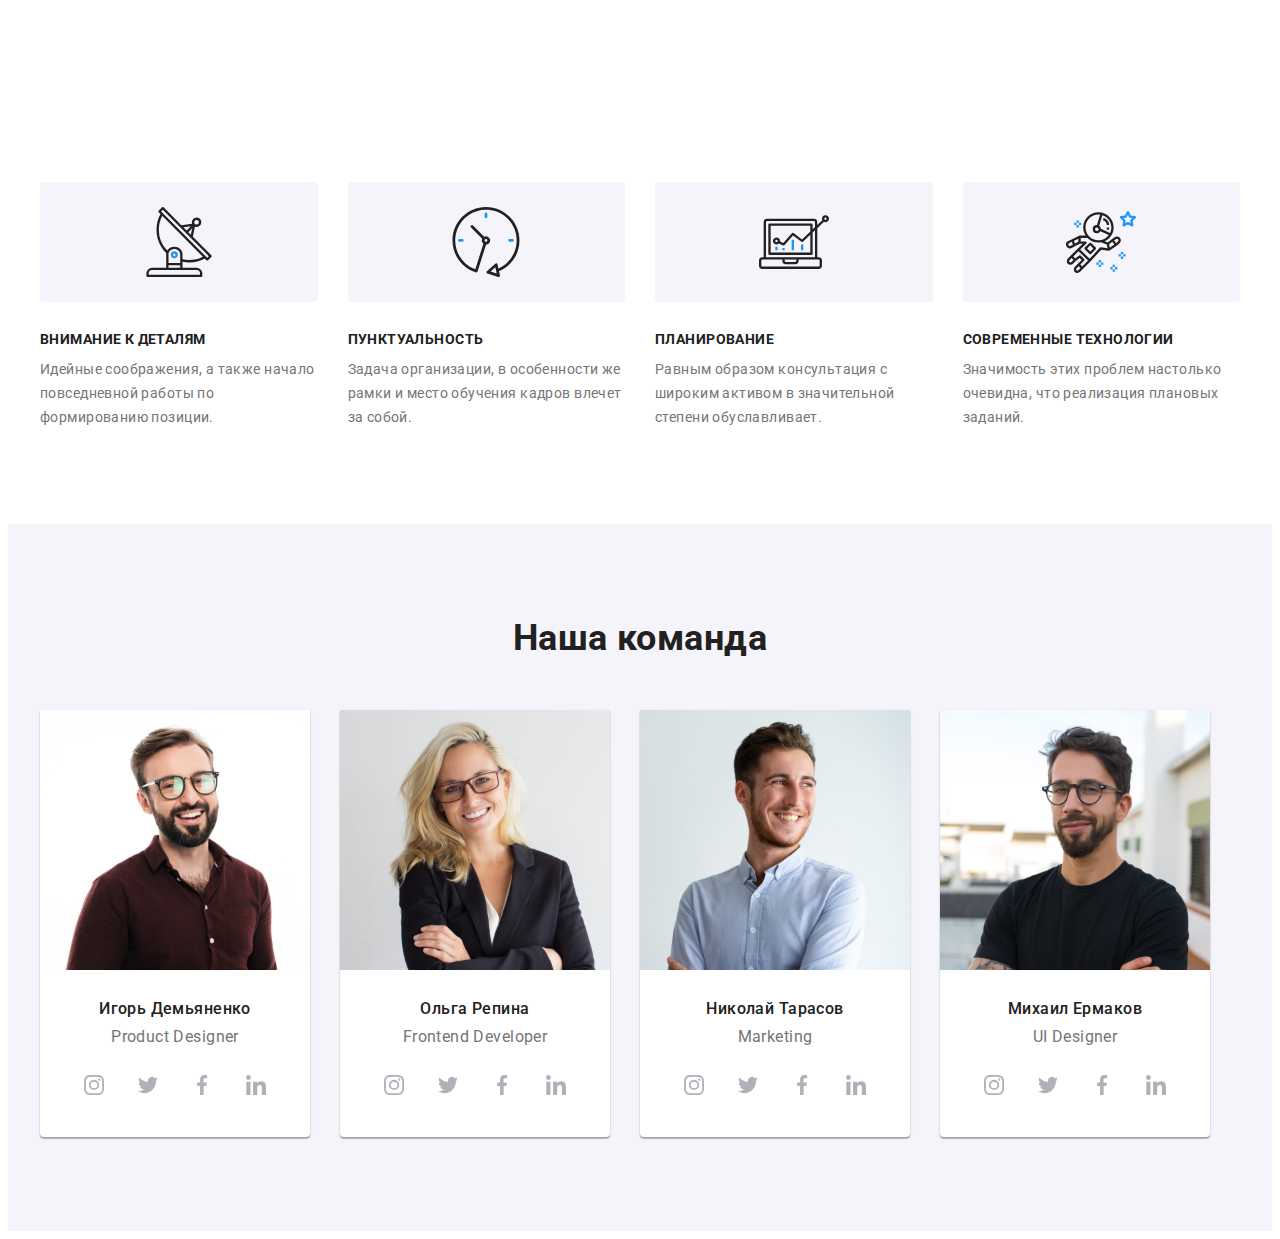
==== commit 8caa38a9: "Add images 1x 2x 3x and icons" ====
--- a/index.html
+++ b/index.html
@@ -162,7 +162,7 @@
         
         <!--Команда-->
         
-        <!-- <section class="section section--team">
+        <section class="section section--team">
             <div class="container">
             <h2 class="team-section__title page-title">Наша команда</h2>
             <ul class="team-section__list">
@@ -170,9 +170,9 @@
                     <img src="./images/img4.jpg" alt="Дизайнер продуктов" width="270" class="image">
                     <div class="team-section__content">
                     <h3 class="team-section__subtitle">Игорь Демьяненко</h3>
-                    <p lang="en" class="team-section__text">Product Designer</p> -->
+                    <p lang="en" class="team-section__text">Product Designer</p>
                     <!--------------------- socials -------------------------->
-                    <!-- <ul class="social__list">
+                    <ul class="social__list">
                         <li class="social__item">
                             <a href="https://www.instagram.com" class="socials__link socials__link--team">
                                 <svg class="social__icon" width="20" height="20">
@@ -208,9 +208,9 @@
                     <img src="./images/img5.jpg" alt="Фронтенд разработчик" width="270" class="image">
                     <div class="team-section__content">
                     <h3 class="team-section__subtitle">Ольга Репина</h3>
-                    <p lang="en" class="team-section__text">Frontend Developer</p> -->
+                    <p lang="en" class="team-section__text">Frontend Developer</p>
                     <!--------------------- socials -------------------------->
-                    <!-- <ul class="social__list">
+                    <ul class="social__list">
                         <li class="social__item">
                             <a href="https://www.instagram.com" class="socials__link socials__link--team">
                                 <svg class="social__icon" width="20" height="20">
@@ -246,9 +246,9 @@
                     <img src="./images/img6.jpg" alt="Маркетинг" width="270" class="image">
                     <div class="team-section__content">
                     <h3 class="team-section__subtitle">Николай Тарасов</h3>
-                    <p lang="en" class="team-section__text">Marketing</p> -->
+                    <p lang="en" class="team-section__text">Marketing</p>
                     <!--------------------- socials -------------------------->
-                    <!-- <ul class="social__list">
+                    <ul class="social__list">
                         <li class="social__item">
                             <a href="https://www.instagram.com" class="socials__link socials__link--team">
                                 <svg class="social__icon" width="20" height="20">
@@ -284,9 +284,9 @@
                     <img src="./images/img7.jpg" alt="Дизайнер" width="270" class="image">
                     <div class="team-section__content">
                     <h3 class="team-section__subtitle">Михаил Ермаков</h3>
-                    <p lang="en" class="team-section__text">UI Designer</p> -->
+                    <p lang="en" class="team-section__text">UI Designer</p>
                     <!--------------------- socials -------------------------->
-                    <!-- <ul class="social__list">
+                    <ul class="social__list">
                         <li class="social__item">
                             <a href="https://www.instagram.com" class="socials__link socials__link--team">
                                 <svg class="social__icon" width="20" height="20">
@@ -320,7 +320,7 @@
                 </li>
             </ul>
             </div>
-        </section> -->
+        </section>
     <!--Примеры-->
         <!-- <section class="section">
             <div class="container">
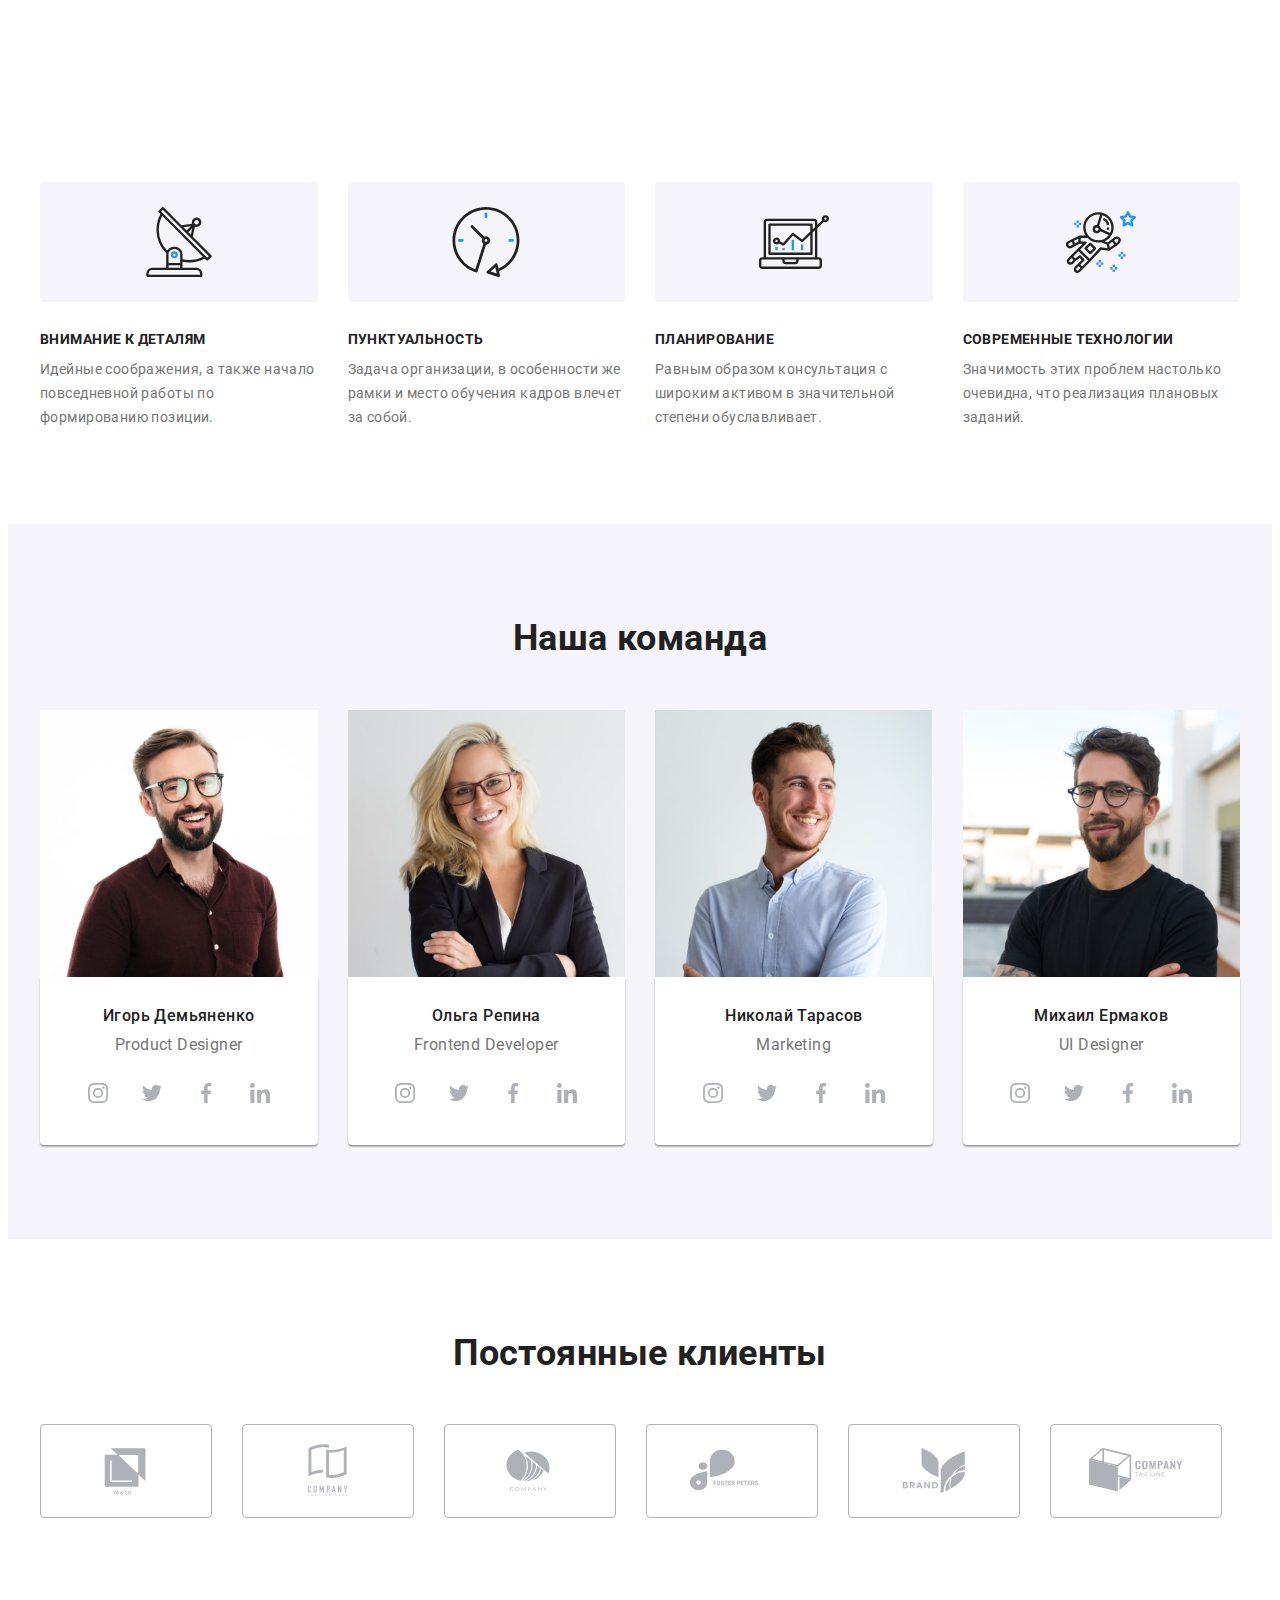
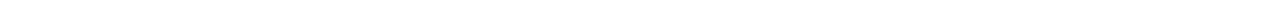
==== commit d6f2e203: "Add adaptiv layout-team and socials" ====
--- a/index.html
+++ b/index.html
@@ -164,13 +164,26 @@
         
         <section class="section section--team">
             <div class="container">
-            <h2 class="team-section__title page-title">Наша команда</h2>
-            <ul class="team-section__list">
-                <li class="team-section__item">
-                    <img src="./images/img4.jpg" alt="Дизайнер продуктов" width="270" class="image">
-                    <div class="team-section__content">
-                    <h3 class="team-section__subtitle">Игорь Демьяненко</h3>
-                    <p lang="en" class="team-section__text">Product Designer</p>
+            <h2 class="team__title page-title">Наша команда</h2>
+            <ul class="team__list">
+                <li class="team__item">
+                    <picture>
+                        <source srcset="
+                                        ./images/team-img-igor-m.jpg    1x,
+                                        ./images/team-img-igor-m@2x.jpg 2x
+                                    " media="(max-width: 767px)" />
+                        <source srcset="
+                                        ./images/team-img-igor-t.jpg    1x,
+                                        ./images/team-img-igor-t@2x.jpg 2x
+                                    " media="(max-width: 1199px)" />
+                    
+                        <img class="image" src="./images/team-img-igor@3x.jpg" alt="Игорь Демьяненко" />
+                    </picture>
+
+                    <!-- <img src="./images/img4.jpg" alt="Дизайнер продуктов" width="270" class="image"> -->
+                    <div class="team__content">
+                    <h3 class="team__subtitle">Игорь Демьяненко</h3>
+                    <p lang="en" class="team__text">Product Designer</p>
                     <!--------------------- socials -------------------------->
                     <ul class="social__list">
                         <li class="social__item">
@@ -204,11 +217,23 @@
                     </ul>
                     </div>
                 </li>
-                <li class="team-section__item">
-                    <img src="./images/img5.jpg" alt="Фронтенд разработчик" width="270" class="image">
-                    <div class="team-section__content">
-                    <h3 class="team-section__subtitle">Ольга Репина</h3>
-                    <p lang="en" class="team-section__text">Frontend Developer</p>
+                <li class="team__item">
+                    <picture>
+                        <source srcset="
+                                        ./images/team-img-olga-m.jpg    1x,
+                                        ./images/team-img-olga-m@2x.jpg 2x
+                                    " media="(max-width: 767px)" />
+                        <source srcset="
+                                        ./images/team-img-olga-t.jpg    1x,
+                                        ./images/team-img-olga-t@2x.jpg 2x
+                                    " media="(max-width: 1199px)" />
+                    
+                        <img class="image" src="./images/team-img-olga@3x.jpg" alt="Ольга Репина" />
+                    </picture>
+
+                    <div class="team__content">
+                    <h3 class="team__subtitle">Ольга Репина</h3>
+                    <p lang="en" class="team__text">Frontend Developer</p>
                     <!--------------------- socials -------------------------->
                     <ul class="social__list">
                         <li class="social__item">
@@ -242,11 +267,22 @@
                     </ul>
                     </div>
                 </li>
-                <li class="team-section__item">
-                    <img src="./images/img6.jpg" alt="Маркетинг" width="270" class="image">
-                    <div class="team-section__content">
-                    <h3 class="team-section__subtitle">Николай Тарасов</h3>
-                    <p lang="en" class="team-section__text">Marketing</p>
+                <li class="team__item">
+                    <picture>
+                        <source srcset="
+                                        ./images/team-img-nikolay-m.jpg    1x,
+                                        ./images/team-img-nikolay-m@2x.jpg 2x
+                                    " media="(max-width: 767px)" />
+                        <source srcset="
+                                        ./images/team-img-nikolay-t.jpg    1x,
+                                        ./images/team-img-nikolay-t@2x.jpg 2x
+                                    " media="(max-width: 1199px)" />
+                    
+                        <img class="image" src="./images/team-img-nikolay@3x.jpg" alt="Николай Тарасов" />
+                    </picture>
+                    <div class="team__content">
+                    <h3 class="team__subtitle">Николай Тарасов</h3>
+                    <p lang="en" class="team__text">Marketing</p>
                     <!--------------------- socials -------------------------->
                     <ul class="social__list">
                         <li class="social__item">
@@ -280,11 +316,22 @@
                     </ul>
                     </div>
                 </li>
-                <li class="team-section__item">
-                    <img src="./images/img7.jpg" alt="Дизайнер" width="270" class="image">
-                    <div class="team-section__content">
-                    <h3 class="team-section__subtitle">Михаил Ермаков</h3>
-                    <p lang="en" class="team-section__text">UI Designer</p>
+                <li class="team__item">
+                    <picture>
+                        <source srcset="
+                                        ./images/team-img-mikl-m.jpg    1x,
+                                        ./images/team-img-mikl-m@2x.jpg 2x
+                                    " media="(max-width: 767px)" />
+                        <source srcset="
+                                        ./images/team-img-mikl-t.jpg    1x,
+                                        ./images/team-img-mikl-t@2x.jpg 2x
+                                    " media="(max-width: 1199px)" />
+                    
+                        <img class="image" src="./images/team-img-mikl@3x.jpg" alt="Михаил Ермаков" />
+                    </picture>
+                    <div class="team__content">
+                    <h3 class="team__subtitle">Михаил Ермаков</h3>
+                    <p lang="en" class="team__text">UI Designer</p>
                     <!--------------------- socials -------------------------->
                     <ul class="social__list">
                         <li class="social__item">
@@ -322,7 +369,7 @@
             </div>
         </section>
     <!--Примеры-->
-        <!-- <section class="section">
+        <section class="section">
             <div class="container">
             <h2 class="examples-section__title page-title">Постоянные клиенты</h2>
             <ul class="examples-section__list">
@@ -373,7 +420,7 @@
                     </li>
             </ul>
             </div>
-        </section> -->
+        </section>
         
     </main>
     <!--Подвал-->
--- a/css/main.min.css
+++ b/css/main.min.css
@@ -1 +1 @@
-h1,h2,h3,h4,h5,h6,p,ul{margin:0;padding:0;list-style:none}.socials__link,.logo--footer,.logo,.cards__link,.footer__link,.examples-section__link,.links,.navigation__link,.contact-list__link{text-decoration:none}.social__list,.projects-section__list,.filter-btn__list,.cards__list,.footer__list,.examples-section__list,.team-section__list,.navigation__list{list-style:none}.image{display:block;max-width:100%;height:auto}.is-hidden{position:absolute;white-space:nowrap;width:1px;height:1px;overflow:hidden;border:0;padding:0;clip:rect(0 0 0 0);-webkit-clip-path:inset(50%);clip-path:inset(50%);margin:-1px}body{padding-top:80px;color:#fff;background-color:#fff;font-family:"Roboto",sans-serif;font-size:14px;letter-spacing:.03em}.section{padding-top:94px;padding-bottom:94px}.section--team{background-color:#f5f4fa}.section--projects{padding-top:0px}.page-header{position:fixed;width:100%;top:0;z-index:1;margin:0 auto;border-bottom:1px solid #ececec;background-color:#fff}.navigation{display:flex;text-align:center}.navigation__list{display:flex;align-items:center;justify-content:center;align-items:baseline;margin-left:auto}.navigation__item:not(:last-child){margin-right:50px}.navigation__link,.contact-list__link{display:inline-block;padding-bottom:32px;padding-top:32px}.navigation__link::after{content:"";display:flex;position:absolute;opacity:0;width:100%;height:4px;bottom:-1px;border-radius:2px;background-color:#2196f3;transition:opacity 250ms cubic-bezier(0.4, 0, 0.2, 1),background-color 250ms cubic-bezier(0.4, 0, 0.2, 1)}.navigation__link{display:block;position:relative;color:#212121}.navigation__link--current:hover::after,.navigation__link--current:focus::after{content:"";opacity:1}.navigation__link--current::after{opacity:1}.navigation__link--current{position:relative;color:#2196f3}.links{display:flex;align-items:center;font-weight:500;line-height:1.14em;letter-spacing:.02em;transition:color 250ms cubic-bezier(0.4, 0, 0.2, 1)}.links:hover,.links:focus{color:#2196f3}.contacts__thumb{display:flex}.hero-section{background-color:#2f303a;background-image:linear-gradient(to right, rgba(47, 48, 58, 0.4), rgba(47, 48, 58, 0.4)),url(../images/Img17.jpg);background-repeat:no-repeat;background-position:center;background-size:cover;max-width:1600px;height:600px;margin-left:auto;margin-right:auto;text-align:center;padding-bottom:200px;padding-top:200px}.hero-section__title{font-weight:900;font-size:44px;line-height:1.36em;letter-spacing:.06em;text-transform:uppercase;margin-bottom:30px;color:#fff}.modal-backdrop{position:fixed;top:0;left:0;width:100vw;height:100vh;z-index:2;opacity:1;background-color:rgba(0,0,0,.2);transition:opacity 250ms cubic-bezier(0.4, 0, 0.2, 1),visibility 250ms}.modal-backdrop--is-hidden{visibility:hidden;opacity:0;pointer-events:none}.modal{position:absolute;top:50%;left:50%;width:528px;min-height:581px;background-color:#fff;box-shadow:0px 1px 3px rgba(0,0,0,.12),0px 1px 1px rgba(0,0,0,.14),0px 2px 1px rgba(0,0,0,.2);border-radius:4px;padding:40px;transform:translate(-50%, -50%) rotate(0) scale(1);transition:250ms}.modal-backdrop>.modal{transform:scale(1) translate(-50%, -50%)}.modal-btn__close{display:flex;align-items:center;justify-content:center;cursor:pointer;position:absolute;top:8px;right:8px;width:30px;height:30px;padding:0;background-color:transparent;border-radius:50%;border:1px solid rgba(0,0,0,.1);transition:fill 250ms cubic-bezier(0.4, 0, 0.2, 1),transform 250ms ease-in-out,border-color 250ms cubic-bezier(0.4, 0, 0.2, 1)}.modal-btn__close:hover,.modal-btn__close:focus{fill:#2196f3;transform:rotate(90deg)}@media screen and (min-width: 768px){.feature__list{display:flex;flex-wrap:wrap;margin:-15px}}@media screen and (max-width: 767px){.feature__item{text-align:left}.feature__item:not(:last-child){margin-bottom:30px}}@media screen and (min-width: 768px){.feature__item{flex-basis:calc(100% / 2 - 30px);margin:15px}}@media screen and (min-width: 1200px){.feature__item{flex-basis:calc(100% / 4 - 30px)}}.feature__thumb{display:flex;align-items:center;justify-content:center;width:100%;min-height:120px;margin-bottom:30px;border-radius:4px;background-color:#f5f4fa}.feature__title{font-size:14px;line-height:1.14;letter-spacing:.03em;text-transform:uppercase;margin:0 0 10px 0;color:#212121}@media screen and (max-width: 767px){.feature__title{text-align:center}}.feature__text{font-size:14px;line-height:1.71;letter-spacing:.03em;color:#757575}.team-section__list{display:flex}.team-section__item{background-color:#fff;box-shadow:0px 1px 3px rgba(0,0,0,.12),0px 1px 1px rgba(0,0,0,.14),0px 2px 1px rgba(0,0,0,.2);border-radius:0px 0px 4px 4px}.team-section__item:not(:last-child){margin-right:30px}.team-section__content{padding:30px 32px}.team-section__subtitle{font-weight:500;font-size:16px;line-height:1.18em;text-align:center;margin-bottom:10px;color:#212121}.team-section__text{font-size:16px;line-height:1.18em;text-align:center;margin-bottom:16px;color:#757575}.examples-section__list{display:flex;align-items:center;margin:-15px}.examples-section__item{display:flex;justify-content:center;align-items:center;flex-basis:calc((100% - 6 * $card-set-gap) / 6);margin:15px;color:#2196f3}.examples-section__link{display:flex;justify-content:center;align-items:center;width:170px;height:92px;border:1px solid #afb1b8;border-radius:4px;fill:#afb1b8;transition:fill 250ms cubic-bezier(0.4, 0, 0.2, 1),border-color 250ms cubic-bezier(0.4, 0, 0.2, 1)}.examples-section__link:hover,.examples-section__link:focus{fill:#2196f3;border-color:#2196f3}.footer{padding:60px 0;background-color:#2f303a}.address-container{margin-right:70px}.footer__item:not(:last-child){margin-bottom:9px}.footer__link{font-style:normal;line-height:1.71em;color:rgba(255,255,255,.6);transition:color 250ms cubic-bezier(0.4, 0, 0.2, 1)}.footer__link:hover,.footer__link:focus,.footer__link--current:hover,.footer__link--current:focus{color:#2196f3}.footer__link--current{line-height:1.71em;color:#fff;transition:color 250ms cubic-bezier(0.4, 0, 0.2, 1)}.cards__list{display:flex;flex-wrap:wrap;background-color:#fff}.cards__item{width:370px;margin-right:30px;margin-bottom:30px}.cards__item:nth-child(3n){margin-right:0}.cards__item:nth-last-child(-n+3){margin-bottom:0}.cards__link{display:block;transition:box-shadow 250ms cubic-bezier(0.4, 0, 0.2, 1)}.cards__link:hover,.cards__link:focus{transform:translateY(0);border:1px solid #eee;box-sizing:border-box;box-shadow:0px 1px 1px rgba(0,0,0,.12),0px 4px 4px rgba(0,0,0,.06),1px 4px 6px rgba(0,0,0,.16)}.cards__title{font-weight:700;font-size:18px;line-height:2em;margin-bottom:4px;letter-spacing:.06em;color:#212121}.cards__text{font-weight:400;font-size:16px;line-height:1.87;color:#757575}.card-content{padding:20px 24px;border-right:1px solid #eee;border-bottom:1px solid #eee;border-left:1px solid #eee}.contact-list{display:inline-flex;justify-content:center;align-items:center;margin-left:auto}.contact-list__item{display:flex;text-align:center}.contact-list__item:not(:last-child){margin-right:50px}.contact-list__link{display:flex;align-items:center;font-weight:500;line-height:1.14em;letter-spacing:.02em;color:#757575;transition:color 250ms cubic-bezier(0.4, 0, 0.2, 1)}.contact-list__icon{fill:#757575;margin-right:10px;fill:currentColor}.link.current:hover::after,.link.current:focus::after{opacity:1}.button{display:inline-flex;padding:10px 32px;font-weight:700;font-size:16px;line-height:1.87em;align-items:center;letter-spacing:.06em;cursor:pointer;color:#fff;background:#2196f3;box-shadow:0px 4px 4px rgba(0,0,0,.15);border-radius:4px;border:0}.button--footer{display:inline-flex;padding:10px 28px;margin-left:12px}.button--filters{font-weight:500;line-height:1.62em;font-family:inherit;text-align:center;padding:6px 22px;border:none;background-color:#f5f4fa;color:#212121;transition:color 250ms cubic-bezier(0.4, 0, 0.2, 1),background-color 250ms cubic-bezier(0.4, 0, 0.2, 1),box-shadow 250ms cubic-bezier(0.4, 0, 0.2, 1)}.button--filters:hover,.button--filters:focus{background-color:#2196f3;color:#fff;box-shadow:0px 3px 1px rgba(0,0,0,.1),0px 1px 2px rgba(0,0,0,.08),0px 2px 2px rgba(0,0,0,.12);border-radius:4px}.button--filters--current{box-shadow:0px 3px 1px rgba(0,0,0,.1),0px 1px 2px rgba(0,0,0,.08),0px 2px 2px rgba(0,0,0,.12);border-radius:4px;background-color:#2196f3;color:#fff}.filter-btn__list{display:flex;justify-content:center;margin-bottom:50px}.filter-btn__items:not(:last-child){margin-right:8px}.filter-btn__button:hover,.filter-btn__button:focus{background-color:#2196f3;color:#fff;box-shadow:0px 3px 1px rgba(0,0,0,.1),0px 1px 2px rgba(0,0,0,.08),0px 2px 2px rgba(0,0,0,.12);border-radius:4px}.filter-btn__button--current{box-shadow:0px 3px 1px rgba(0,0,0,.1),0px 1px 2px rgba(0,0,0,.08),0px 2px 2px rgba(0,0,0,.12);border-radius:4px;background-color:#2196f3;color:#fff}.hero-section__button .hero-section__button:hover,.hero-section__button .hero-section__button:focus{color:#fff}.feedback-submit__btn{justify-content:center;font-family:inherit;min-width:200px;height:50px;margin:0 auto;padding:0}.logo{font-family:"Raleway",sans-serif;font-weight:700;font-size:26px;line-height:1.19em;padding-bottom:25px;padding-top:24px;margin-right:94px;color:#2196f3}.logo--header{color:#000}.logo--footer{font-family:"Raleway",sans-serif;font-weight:700;font-size:26px;line-height:1.19em;display:block;margin-bottom:20px;color:#2196f3}.logo--accent{color:#fff}.projects-section{padding-top:0px}.projects-section__title,.page-title{font-weight:700;font-size:36px;line-height:1.16em;text-align:center;margin-bottom:50px;color:#212121}.projects-section__list{display:flex;margin-top:0;margin-left:0}.projects-section__item:not(:last-child){margin-right:30px}.projects-section__item{position:relative}.projects-section__item:not(:last-child){margin-right:30px}.projects-section__text{position:absolute;display:flex;width:100%;height:70px;font-weight:700;line-height:1.14;text-align:center;left:0;bottom:0;justify-content:center;align-items:center;text-transform:uppercase;background-color:rgba(47,48,58,.8);color:#fff}.social__thumb{display:block;margin-right:auto;width:206px;height:80px}.social__list{display:flex}.social__item:not(:last-child){margin-right:10px}.social__icon{fill:#fff;fill:currentColor}.social__text,.form__text{display:block;font-size:14px;line-height:1.14;margin-bottom:20px;text-transform:uppercase}.socials__link{display:flex;justify-content:center;align-items:center;width:44px;height:44px;border-radius:50%;color:#afb1b8;transition:background-color 250ms cubic-bezier(0.4, 0, 0.2, 1),fill 250ms cubic-bezier(0.4, 0, 0.2, 1)}.socials__link--footer{background-color:rgba(255,255,255,.1);color:#fff}.socials__link:hover,.socials__link:focus{background-color:#2196f3}.socials__link--team{fill:#fff;color:#afb1b8;transition:background-color 250ms cubic-bezier(0.4, 0, 0.2, 1),fill 250ms cubic-bezier(0.4, 0, 0.2, 1)}.socials__link--team:hover,.socials__link--team:focus{background-color:#2196f3;color:#fff;transition:color}.form__thumb{display:flex}.form__input{padding:15px 16px;color:rgba(255,255,255,.6);width:358px;height:50px;filter:drop-shadow(0px 4px 4px rgba(0, 0, 0, 0.15));background-color:#2f303a;border:1px solid rgba(255,255,255,.3);border-radius:4px;transition:border 250ms cubic-bezier(0.4, 0, 0.2, 1)}.form__input:focus{border-color:#2196f3}.form__icon--send{margin-left:10px;align-items:center;fill:currentColor}.cards-overlay{position:relative;overflow:hidden}.cards-overlay__text{position:absolute;top:0;left:0;width:100%;height:100%;padding:63px 24px;font-weight:400;font-size:18px;line-height:1.56em;color:#fff;background-color:rgba(33,150,243,.9);transform:translateY(101%);transition:transform 250ms cubic-bezier(0.4, 0, 0.2, 1)}.cards__link:hover .cards-overlay__text,.cards__link:focus .cards-overlay__text{transform:translateY(0)}.feedback{display:flex;flex-direction:column}.feedback-text{font-weight:700;font-size:20px;line-height:1.15;text-align:center;margin-bottom:12px;color:#212121}input:-webkit-autofill,input:-webkit-autofill:hover,input:-webkit-autofill:focus,input:-webkit-autofill:active{-webkit-transition:background-color 5000s ease-in-out 0s;transition:background-color 5000s ease-in-out 0s;-webkit-box-shadow:0 0 0px 1000px #fff inset}.feedback-label{position:relative;display:block;margin-bottom:10px}.feedback-label__text{display:block;font-weight:400;font-size:12px;line-height:1.16;color:#757575;letter-spacing:.01em;margin-bottom:4px}.feedback-label__icon{position:absolute;top:0;left:0;transform:translate(12px, 28px);width:18px;height:18px;transition:fill 250ms cubic-bezier(0.4, 0, 0.2, 1)}.feedback-label:hover>.feedback-label__icon{fill:#2196f3;border-color:#2196f3}.feedback-label:focus-within>.feedback-label__icon{fill:#2196f3;border-color:#2196f3}.feedback-label__input{display:block;width:100%;height:40px;padding-left:42px;border:1px solid rgba(33,33,33,.2);border-radius:4px;outline:none;background-color:transparent;transition:fill 250ms fill cubic-bezier(0.4, 0, 0.2, 1),border 250ms border cubic-bezier(0.4, 0, 0.2, 1)}.feedback-label:hover>.feedback-label__input{fill:#2196f3;border-color:#2196f3;outline:-webkit-focus-ring-color auto 0px}.feedback-label:focus-within>.feedback-label__input{fill:#2196f3;border-color:#2196f3;outline:-webkit-focus-ring-color auto 0px}.feedback-label__textarea{display:block;resize:none;width:100%;height:120px;border:1px solid rgba(33,33,33,.2);border-radius:4px;padding:12px 16px;transition:border 250ms border cubic-bezier(0.4, 0, 0.2, 1)}.feedback-label__textarea:focus-visible,.feedback-label__textarea:focus{border:1px solid #2196f3;outline:-webkit-focus-ring-color auto 0px}.feedback-label__textarea::-moz-placeholder{font-weight:400;font-size:12px;line-height:1.16;letter-spacing:.01em;color:rgba(117,117,117,.5)}.feedback-label__textarea:-ms-input-placeholder{font-weight:400;font-size:12px;line-height:1.16;letter-spacing:.01em;color:rgba(117,117,117,.5)}.feedback-label__textarea::placeholder{font-weight:400;font-size:12px;line-height:1.16;letter-spacing:.01em;color:rgba(117,117,117,.5)}.feedback-label--textarea{margin-bottom:20px}.feedback-checkbox{display:flex;align-items:center;justify-content:center;border-radius:2px;margin-bottom:30px;margin-right:8px}.feedback-checkbox__policy{position:absolute;white-space:nowrap;width:1px;height:1px;overflow:hidden;border:0;padding:0;clip:rect(0 0 0 0);-webkit-clip-path:inset(50%);clip-path:inset(50%);margin:-1px}.feedback-checkbox__icon--check:hover,.feedback-checkbox__policy:focus+.feedback-checkbox__icon--check{border-color:#2196f3}.feedback-checkbox__icon--check{margin-right:7px;width:16px;height:15px;cursor:pointer;border:2px solid #212121;border-radius:2px;fill:#fff;background-color:#fff;transition-property:background-color,border;transition-duration:250ms;transition-timing-function:cubic-bezier(0.4, 0, 0.2, 1)}.feedback-checkbox__policy:checked+.feedback-checkbox__icon--check{margin-right:7px;width:16px;height:15px;border:2px solid transparent;border-radius:2px;background-color:#2196f3;border:none}.modal-label:last-of-type:focus-within{outline:1px solid #2196f3}.feedback-checkbox__contract{font-weight:400;font-size:14px;line-height:1.71;-webkit-text-decoration-line:underline;text-decoration-line:underline;-webkit-text-decoration-skip-ink:none;text-decoration-skip-ink:none;color:#2196f3}.feedback-checkbox__text{font-weight:400;font-size:14px;line-height:1.71;letter-spacing:.03em;color:#757575}.container{width:100%;margin-left:auto;margin-right:auto;padding-left:15px;padding-right:15px}.container--footer{display:flex;align-items:baseline}.container--hero{display:flex;max-width:696px}.container--header{display:flex;align-items:center}@media screen and (min-width: 480px){.container{width:450px}}@media screen and (min-width: 768px){.container{width:768px}}@media screen and (min-width: 1200px){.container{width:1200px}}/*# sourceMappingURL=main.min.css.map */+h1,h2,h3,h4,h5,h6,p,ul{margin:0;padding:0;list-style:none}.socials__link,.logo--footer,.logo,.cards__link,.footer__link,.examples-section__link,.links,.navigation__link,.contact-list__link{text-decoration:none}.social__list,.projects-section__list,.filter-btn__list,.cards__list,.footer__list,.examples-section__list,.team__list,.navigation__list{list-style:none}.image{display:block;max-width:100%;height:auto}.is-hidden{position:absolute;white-space:nowrap;width:1px;height:1px;overflow:hidden;border:0;padding:0;clip:rect(0 0 0 0);-webkit-clip-path:inset(50%);clip-path:inset(50%);margin:-1px}body{padding-top:80px;color:#fff;background-color:#fff;font-family:"Roboto",sans-serif;font-size:14px;letter-spacing:.03em}.section{padding-top:94px;padding-bottom:94px}.section--team{background-color:#f5f4fa}.section--projects{padding-top:0px}.page-header{position:fixed;width:100%;top:0;z-index:1;margin:0 auto;border-bottom:1px solid #ececec;background-color:#fff}.navigation{display:flex;text-align:center}.navigation__list{display:flex;align-items:center;justify-content:center;align-items:baseline;margin-left:auto}.navigation__item:not(:last-child){margin-right:50px}.navigation__link,.contact-list__link{display:inline-block;padding-bottom:32px;padding-top:32px}.navigation__link::after{content:"";display:flex;position:absolute;opacity:0;width:100%;height:4px;bottom:-1px;border-radius:2px;background-color:#2196f3;transition:opacity 250ms cubic-bezier(0.4, 0, 0.2, 1),background-color 250ms cubic-bezier(0.4, 0, 0.2, 1)}.navigation__link{display:block;position:relative;color:#212121}.navigation__link--current:hover::after,.navigation__link--current:focus::after{content:"";opacity:1}.navigation__link--current::after{opacity:1}.navigation__link--current{position:relative;color:#2196f3}.links{display:flex;align-items:center;font-weight:500;line-height:1.14em;letter-spacing:.02em;transition:color 250ms cubic-bezier(0.4, 0, 0.2, 1)}.links:hover,.links:focus{color:#2196f3}.contacts__thumb{display:flex}.hero-section{background-color:#2f303a;background-image:linear-gradient(to right, rgba(47, 48, 58, 0.4), rgba(47, 48, 58, 0.4)),url(../images/Img17.jpg);background-repeat:no-repeat;background-position:center;background-size:cover;max-width:1600px;height:600px;margin-left:auto;margin-right:auto;text-align:center;padding-bottom:200px;padding-top:200px}.hero-section__title{font-weight:900;font-size:44px;line-height:1.36em;letter-spacing:.06em;text-transform:uppercase;margin-bottom:30px;color:#fff}.modal-backdrop{position:fixed;top:0;left:0;width:100vw;height:100vh;z-index:2;opacity:1;background-color:rgba(0,0,0,.2);transition:opacity 250ms cubic-bezier(0.4, 0, 0.2, 1),visibility 250ms}.modal-backdrop--is-hidden{visibility:hidden;opacity:0;pointer-events:none}.modal{position:absolute;top:50%;left:50%;width:528px;min-height:581px;background-color:#fff;box-shadow:0px 1px 3px rgba(0,0,0,.12),0px 1px 1px rgba(0,0,0,.14),0px 2px 1px rgba(0,0,0,.2);border-radius:4px;padding:40px;transform:translate(-50%, -50%) rotate(0) scale(1);transition:250ms}.modal-backdrop>.modal{transform:scale(1) translate(-50%, -50%)}.modal-btn__close{display:flex;align-items:center;justify-content:center;cursor:pointer;position:absolute;top:8px;right:8px;width:30px;height:30px;padding:0;background-color:transparent;border-radius:50%;border:1px solid rgba(0,0,0,.1);transition:fill 250ms cubic-bezier(0.4, 0, 0.2, 1),transform 250ms ease-in-out,border-color 250ms cubic-bezier(0.4, 0, 0.2, 1)}.modal-btn__close:hover,.modal-btn__close:focus{fill:#2196f3;transform:rotate(90deg)}@media screen and (min-width: 768px){.feature__list{display:flex;flex-wrap:wrap;margin:-15px}}@media screen and (max-width: 767px){.feature__item{text-align:left}.feature__item:not(:last-child){margin-bottom:30px}}@media screen and (min-width: 768px){.feature__item{flex-basis:calc(100% / 2 - 30px);margin:15px}}@media screen and (min-width: 1200px){.feature__item{flex-basis:calc(100% / 4 - 30px)}}.feature__thumb{display:flex;align-items:center;justify-content:center;width:100%;min-height:120px;margin-bottom:30px;border-radius:4px;background-color:#f5f4fa}.feature__title{font-size:14px;line-height:1.14;letter-spacing:.03em;text-transform:uppercase;margin:0 0 10px 0;color:#212121}@media screen and (max-width: 767px){.feature__title{text-align:center}}.feature__text{font-size:14px;line-height:1.71;letter-spacing:.03em;color:#757575}@media screen and (min-width: 768px){.team__list{display:flex;flex-wrap:wrap;justify-content:space-around;margin:-15px}}.team__item{max-width:450px;margin:0 auto;background-color:#fff}@media screen and (max-width: 767px){.team__item:not(:last-child){margin-bottom:30px}}@media screen and (min-width: 768px){.team__item{flex-basis:calc(100% / 2 - 30px);margin:15px}}@media screen and (min-width: 1200px){.team__item{flex-basis:calc(100% / 4 - 30px)}}.team__content{padding-top:30px;padding-bottom:24px;box-shadow:0px 1px 3px rgba(0,0,0,.12),0px 1px 1px rgba(0,0,0,.14),0px 2px 1px rgba(0,0,0,.2);border-radius:0px 0px 4px 4px}@media screen and (min-width: 1200px){.team__content{padding:30px 32px}}.team__subtitle{font-weight:500;font-size:16px;line-height:1.18em;text-align:center;margin-bottom:10px;color:#212121}.team__text{font-size:16px;line-height:1.18em;text-align:center;margin-bottom:16px;color:#757575}.examples-section__list{display:flex;align-items:center;margin:-15px}.examples-section__item{display:flex;justify-content:center;align-items:center;flex-basis:calc((100% - 6 * $card-set-gap) / 6);margin:15px;color:#2196f3}.examples-section__link{display:flex;justify-content:center;align-items:center;width:170px;height:92px;border:1px solid #afb1b8;border-radius:4px;fill:#afb1b8;transition:fill 250ms cubic-bezier(0.4, 0, 0.2, 1),border-color 250ms cubic-bezier(0.4, 0, 0.2, 1)}.examples-section__link:hover,.examples-section__link:focus{fill:#2196f3;border-color:#2196f3}.footer{padding:60px 0;background-color:#2f303a}.address-container{margin-right:70px}.footer__item:not(:last-child){margin-bottom:9px}.footer__link{font-style:normal;line-height:1.71em;color:rgba(255,255,255,.6);transition:color 250ms cubic-bezier(0.4, 0, 0.2, 1)}.footer__link:hover,.footer__link:focus,.footer__link--current:hover,.footer__link--current:focus{color:#2196f3}.footer__link--current{line-height:1.71em;color:#fff;transition:color 250ms cubic-bezier(0.4, 0, 0.2, 1)}.cards__list{display:flex;flex-wrap:wrap;background-color:#fff}.cards__item{width:370px;margin-right:30px;margin-bottom:30px}.cards__item:nth-child(3n){margin-right:0}.cards__item:nth-last-child(-n+3){margin-bottom:0}.cards__link{display:block;transition:box-shadow 250ms cubic-bezier(0.4, 0, 0.2, 1)}.cards__link:hover,.cards__link:focus{transform:translateY(0);border:1px solid #eee;box-sizing:border-box;box-shadow:0px 1px 1px rgba(0,0,0,.12),0px 4px 4px rgba(0,0,0,.06),1px 4px 6px rgba(0,0,0,.16)}.cards__title{font-weight:700;font-size:18px;line-height:2em;margin-bottom:4px;letter-spacing:.06em;color:#212121}.cards__text{font-weight:400;font-size:16px;line-height:1.87;color:#757575}.card-content{padding:20px 24px;border-right:1px solid #eee;border-bottom:1px solid #eee;border-left:1px solid #eee}.contact-list{display:inline-flex;justify-content:center;align-items:center;margin-left:auto}.contact-list__item{display:flex;text-align:center}.contact-list__item:not(:last-child){margin-right:50px}.contact-list__link{display:flex;align-items:center;font-weight:500;line-height:1.14em;letter-spacing:.02em;color:#757575;transition:color 250ms cubic-bezier(0.4, 0, 0.2, 1)}.contact-list__icon{fill:#757575;margin-right:10px;fill:currentColor}.link.current:hover::after,.link.current:focus::after{opacity:1}.button{display:inline-flex;padding:10px 32px;font-weight:700;font-size:16px;line-height:1.87em;align-items:center;letter-spacing:.06em;cursor:pointer;color:#fff;background:#2196f3;box-shadow:0px 4px 4px rgba(0,0,0,.15);border-radius:4px;border:0}.button--footer{display:inline-flex;padding:10px 28px;margin-left:12px}.button--filters{font-weight:500;line-height:1.62em;font-family:inherit;text-align:center;padding:6px 22px;border:none;background-color:#f5f4fa;color:#212121;transition:color 250ms cubic-bezier(0.4, 0, 0.2, 1),background-color 250ms cubic-bezier(0.4, 0, 0.2, 1),box-shadow 250ms cubic-bezier(0.4, 0, 0.2, 1)}.button--filters:hover,.button--filters:focus{background-color:#2196f3;color:#fff;box-shadow:0px 3px 1px rgba(0,0,0,.1),0px 1px 2px rgba(0,0,0,.08),0px 2px 2px rgba(0,0,0,.12);border-radius:4px}.button--filters--current{box-shadow:0px 3px 1px rgba(0,0,0,.1),0px 1px 2px rgba(0,0,0,.08),0px 2px 2px rgba(0,0,0,.12);border-radius:4px;background-color:#2196f3;color:#fff}.filter-btn__list{display:flex;justify-content:center;margin-bottom:50px}.filter-btn__items:not(:last-child){margin-right:8px}.filter-btn__button:hover,.filter-btn__button:focus{background-color:#2196f3;color:#fff;box-shadow:0px 3px 1px rgba(0,0,0,.1),0px 1px 2px rgba(0,0,0,.08),0px 2px 2px rgba(0,0,0,.12);border-radius:4px}.filter-btn__button--current{box-shadow:0px 3px 1px rgba(0,0,0,.1),0px 1px 2px rgba(0,0,0,.08),0px 2px 2px rgba(0,0,0,.12);border-radius:4px;background-color:#2196f3;color:#fff}.hero-section__button .hero-section__button:hover,.hero-section__button .hero-section__button:focus{color:#fff}.feedback-submit__btn{justify-content:center;font-family:inherit;min-width:200px;height:50px;margin:0 auto;padding:0}.logo{font-family:"Raleway",sans-serif;font-weight:700;font-size:26px;line-height:1.19em;padding-bottom:25px;padding-top:24px;margin-right:94px;color:#2196f3}.logo--header{color:#000}.logo--footer{font-family:"Raleway",sans-serif;font-weight:700;font-size:26px;line-height:1.19em;display:block;margin-bottom:20px;color:#2196f3}.logo--accent{color:#fff}.projects-section{padding-top:0px}.projects-section__title,.page-title{font-weight:700;font-size:36px;line-height:1.16em;text-align:center;margin-bottom:50px;color:#212121}.projects-section__list{display:flex;margin-top:0;margin-left:0}.projects-section__item:not(:last-child){margin-right:30px}.projects-section__item{position:relative}.projects-section__item:not(:last-child){margin-right:30px}.projects-section__text{position:absolute;display:flex;width:100%;height:70px;font-weight:700;line-height:1.14;text-align:center;left:0;bottom:0;justify-content:center;align-items:center;text-transform:uppercase;background-color:rgba(47,48,58,.8);color:#fff}.social__thumb{display:block;margin-right:auto;width:206px;height:80px}.social__list{display:flex;justify-content:center}.social__item:not(:last-child){margin-right:10px}.social__icon{fill:#fff;fill:currentColor}.social__text,.form__text{display:block;font-size:14px;line-height:1.14;margin-bottom:20px;text-transform:uppercase}.socials__link{display:flex;justify-content:center;align-items:center;width:44px;height:44px;border-radius:50%;color:#afb1b8;transition:background-color 250ms cubic-bezier(0.4, 0, 0.2, 1),fill 250ms cubic-bezier(0.4, 0, 0.2, 1)}.socials__link--footer{background-color:rgba(255,255,255,.1);color:#fff}.socials__link:hover,.socials__link:focus{background-color:#2196f3}.socials__link--team{fill:#fff;color:#afb1b8;transition:background-color 250ms cubic-bezier(0.4, 0, 0.2, 1),fill 250ms cubic-bezier(0.4, 0, 0.2, 1)}.socials__link--team:hover,.socials__link--team:focus{background-color:#2196f3;color:#fff;transition:color}.form__thumb{display:flex}.form__input{padding:15px 16px;color:rgba(255,255,255,.6);width:358px;height:50px;filter:drop-shadow(0px 4px 4px rgba(0, 0, 0, 0.15));background-color:#2f303a;border:1px solid rgba(255,255,255,.3);border-radius:4px;transition:border 250ms cubic-bezier(0.4, 0, 0.2, 1)}.form__input:focus{border-color:#2196f3}.form__icon--send{margin-left:10px;align-items:center;fill:currentColor}.cards-overlay{position:relative;overflow:hidden}.cards-overlay__text{position:absolute;top:0;left:0;width:100%;height:100%;padding:63px 24px;font-weight:400;font-size:18px;line-height:1.56em;color:#fff;background-color:rgba(33,150,243,.9);transform:translateY(101%);transition:transform 250ms cubic-bezier(0.4, 0, 0.2, 1)}.cards__link:hover .cards-overlay__text,.cards__link:focus .cards-overlay__text{transform:translateY(0)}.feedback{display:flex;flex-direction:column}.feedback-text{font-weight:700;font-size:20px;line-height:1.15;text-align:center;margin-bottom:12px;color:#212121}input:-webkit-autofill,input:-webkit-autofill:hover,input:-webkit-autofill:focus,input:-webkit-autofill:active{-webkit-transition:background-color 5000s ease-in-out 0s;transition:background-color 5000s ease-in-out 0s;-webkit-box-shadow:0 0 0px 1000px #fff inset}.feedback-label{position:relative;display:block;margin-bottom:10px}.feedback-label__text{display:block;font-weight:400;font-size:12px;line-height:1.16;color:#757575;letter-spacing:.01em;margin-bottom:4px}.feedback-label__icon{position:absolute;top:0;left:0;transform:translate(12px, 28px);width:18px;height:18px;transition:fill 250ms cubic-bezier(0.4, 0, 0.2, 1)}.feedback-label:hover>.feedback-label__icon{fill:#2196f3;border-color:#2196f3}.feedback-label:focus-within>.feedback-label__icon{fill:#2196f3;border-color:#2196f3}.feedback-label__input{display:block;width:100%;height:40px;padding-left:42px;border:1px solid rgba(33,33,33,.2);border-radius:4px;outline:none;background-color:transparent;transition:fill 250ms fill cubic-bezier(0.4, 0, 0.2, 1),border 250ms border cubic-bezier(0.4, 0, 0.2, 1)}.feedback-label:hover>.feedback-label__input{fill:#2196f3;border-color:#2196f3;outline:-webkit-focus-ring-color auto 0px}.feedback-label:focus-within>.feedback-label__input{fill:#2196f3;border-color:#2196f3;outline:-webkit-focus-ring-color auto 0px}.feedback-label__textarea{display:block;resize:none;width:100%;height:120px;border:1px solid rgba(33,33,33,.2);border-radius:4px;padding:12px 16px;transition:border 250ms border cubic-bezier(0.4, 0, 0.2, 1)}.feedback-label__textarea:focus-visible,.feedback-label__textarea:focus{border:1px solid #2196f3;outline:-webkit-focus-ring-color auto 0px}.feedback-label__textarea::-moz-placeholder{font-weight:400;font-size:12px;line-height:1.16;letter-spacing:.01em;color:rgba(117,117,117,.5)}.feedback-label__textarea:-ms-input-placeholder{font-weight:400;font-size:12px;line-height:1.16;letter-spacing:.01em;color:rgba(117,117,117,.5)}.feedback-label__textarea::placeholder{font-weight:400;font-size:12px;line-height:1.16;letter-spacing:.01em;color:rgba(117,117,117,.5)}.feedback-label--textarea{margin-bottom:20px}.feedback-checkbox{display:flex;align-items:center;justify-content:center;border-radius:2px;margin-bottom:30px;margin-right:8px}.feedback-checkbox__policy{position:absolute;white-space:nowrap;width:1px;height:1px;overflow:hidden;border:0;padding:0;clip:rect(0 0 0 0);-webkit-clip-path:inset(50%);clip-path:inset(50%);margin:-1px}.feedback-checkbox__icon--check:hover,.feedback-checkbox__policy:focus+.feedback-checkbox__icon--check{border-color:#2196f3}.feedback-checkbox__icon--check{margin-right:7px;width:16px;height:15px;cursor:pointer;border:2px solid #212121;border-radius:2px;fill:#fff;background-color:#fff;transition-property:background-color,border;transition-duration:250ms;transition-timing-function:cubic-bezier(0.4, 0, 0.2, 1)}.feedback-checkbox__policy:checked+.feedback-checkbox__icon--check{margin-right:7px;width:16px;height:15px;border:2px solid transparent;border-radius:2px;background-color:#2196f3;border:none}.modal-label:last-of-type:focus-within{outline:1px solid #2196f3}.feedback-checkbox__contract{font-weight:400;font-size:14px;line-height:1.71;-webkit-text-decoration-line:underline;text-decoration-line:underline;-webkit-text-decoration-skip-ink:none;text-decoration-skip-ink:none;color:#2196f3}.feedback-checkbox__text{font-weight:400;font-size:14px;line-height:1.71;letter-spacing:.03em;color:#757575}.container{width:100%;margin-left:auto;margin-right:auto;padding-left:15px;padding-right:15px}.container--footer{display:flex;align-items:baseline}.container--hero{display:flex;max-width:696px}.container--header{display:flex;align-items:center}@media screen and (min-width: 480px){.container{width:450px}}@media screen and (min-width: 768px){.container{width:768px}}@media screen and (min-width: 1200px){.container{width:1200px}}/*# sourceMappingURL=main.min.css.map */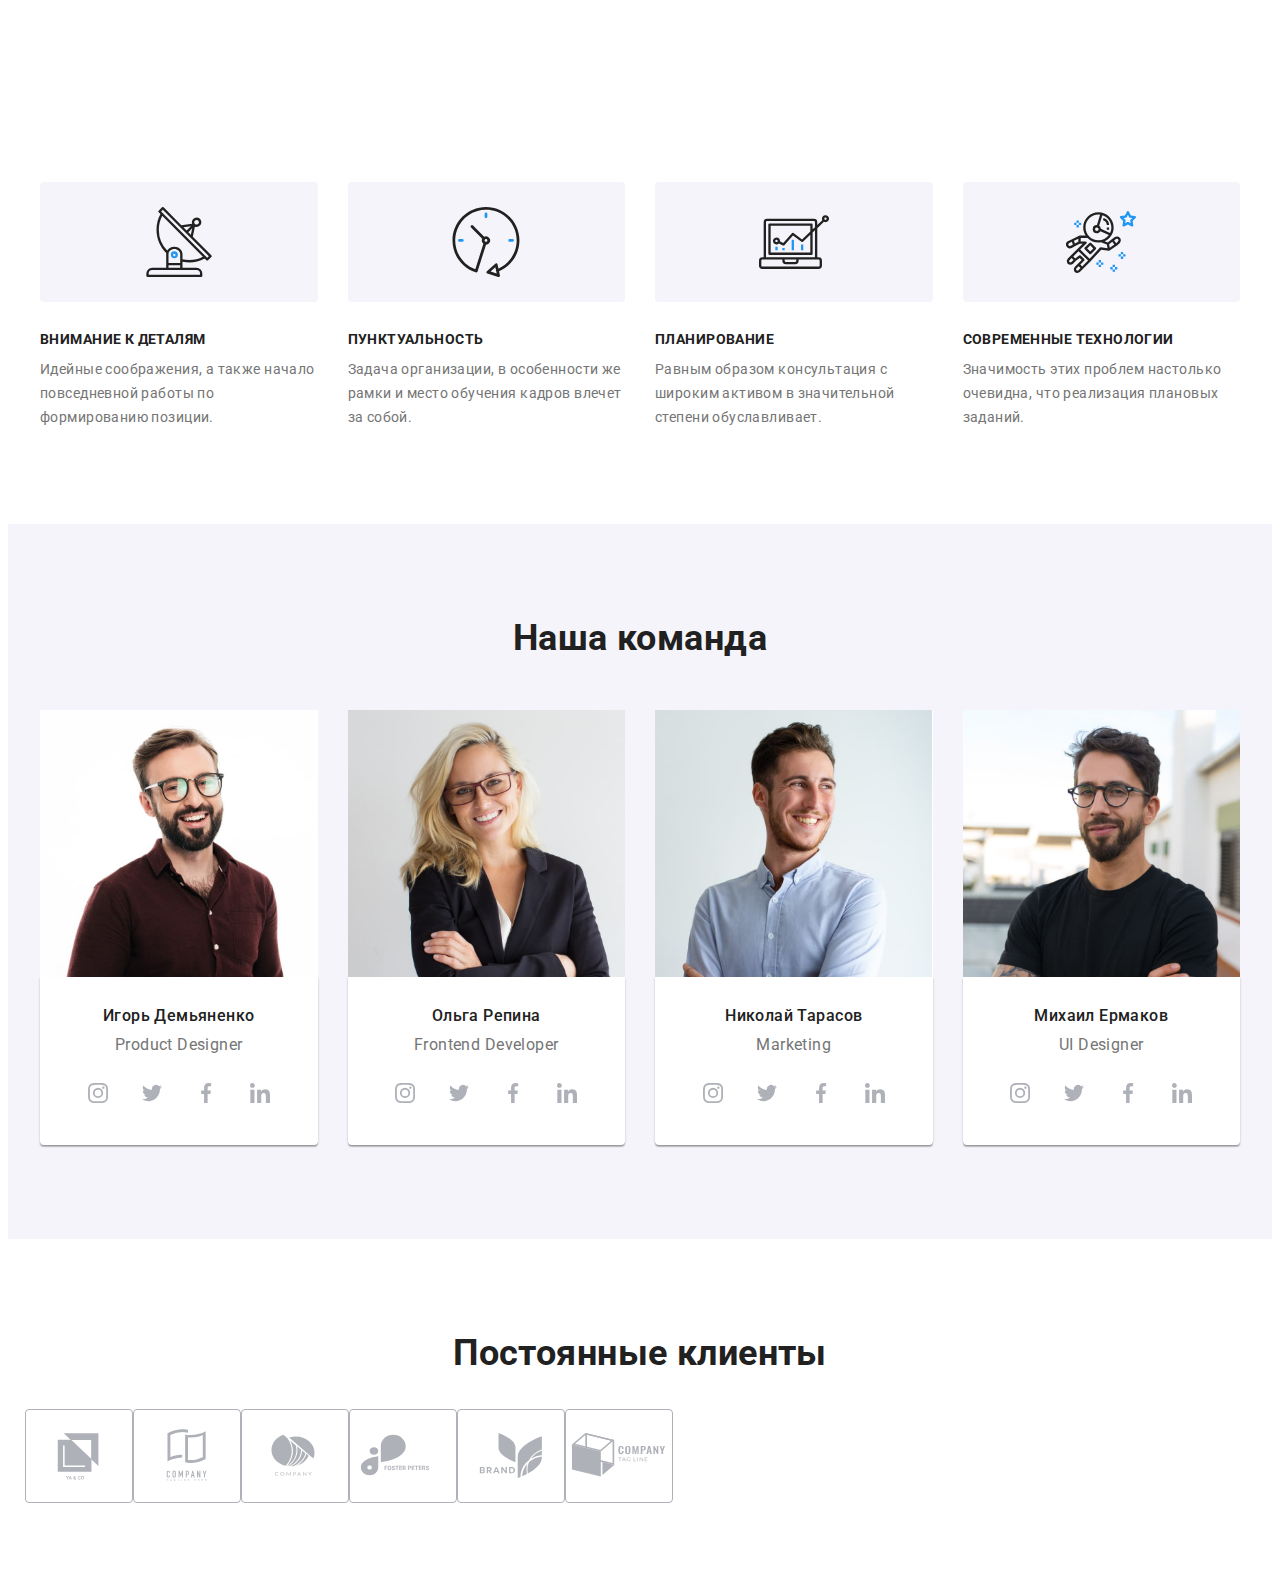
==== commit 7fbd6416: "add adaptive layout examples" ====
--- a/index.html
+++ b/index.html
@@ -371,48 +371,48 @@
     <!--Примеры-->
         <section class="section">
             <div class="container">
-            <h2 class="examples-section__title page-title">Постоянные клиенты</h2>
-            <ul class="examples-section__list">
-                <li class="examples-section__item">
-                    <a href="" class="examples-section__link">
+            <h2 class="examples__title page-title">Постоянные клиенты</h2>
+            <ul class="examples__list">
+                <li class="examples__item">
+                    <a href="" class="examples__link">
                         <svg  width="106" height="60">
                             <use href="./images/sprite.svg#logo1"></use>
                         </svg>
                     </a>
                 </li>
-                    <li class="examples-section__item">
-                        <a href="" class="examples-section__link">
+                    <li class="examples__item">
+                        <a href="" class="examples__link">
                             <svg width="106" height="60">
                                 <use href="./images/sprite.svg#logo2"></use>
                             </svg>
                         </a>
                     </li>
                 
-                    <li class="examples-section__item">
-                        <a href="" class="examples-section__link">
+                    <li class="examples__item">
+                        <a href="" class="examples__link">
                             <svg width="106" height="60">
                                 <use href="./images/sprite.svg#logo3"></use>
                             </svg>
                         </a>
                     </li>
                 
-                    <li class="examples-section__item">
-                        <a href="" class="examples-section__link">
+                    <li class="examples__item">
+                        <a href="" class="examples__link">
                             <svg width="106" height="60">
                                 <use href="./images/sprite.svg#logo4"></use>
                             </svg>
                         </a>
                     </li>
-                    <li class="examples-section__item">
-                        <a href="" class="examples-section__link">
+                    <li class="examples__item">
+                        <a href="" class="examples__link">
                             <svg width="106" height="60">
                                 <use href="./images/sprite.svg#logo5"></use>
                             </svg>
                         </a>
                     </li>
                 
-                    <li class="examples-section__item">
-                        <a href="" class="examples-section__link">
+                    <li class="examples__item">
+                        <a href="" class="examples__link">
                             <svg width="106" height="60">
                                 <use href="./images/sprite.svg#logo6"></use>
                             </svg>
--- a/css/main.min.css
+++ b/css/main.min.css
@@ -1 +1 @@
-h1,h2,h3,h4,h5,h6,p,ul{margin:0;padding:0;list-style:none}.socials__link,.logo--footer,.logo,.cards__link,.footer__link,.examples-section__link,.links,.navigation__link,.contact-list__link{text-decoration:none}.social__list,.projects-section__list,.filter-btn__list,.cards__list,.footer__list,.examples-section__list,.team__list,.navigation__list{list-style:none}.image{display:block;max-width:100%;height:auto}.is-hidden{position:absolute;white-space:nowrap;width:1px;height:1px;overflow:hidden;border:0;padding:0;clip:rect(0 0 0 0);-webkit-clip-path:inset(50%);clip-path:inset(50%);margin:-1px}body{padding-top:80px;color:#fff;background-color:#fff;font-family:"Roboto",sans-serif;font-size:14px;letter-spacing:.03em}.section{padding-top:94px;padding-bottom:94px}.section--team{background-color:#f5f4fa}.section--projects{padding-top:0px}.page-header{position:fixed;width:100%;top:0;z-index:1;margin:0 auto;border-bottom:1px solid #ececec;background-color:#fff}.navigation{display:flex;text-align:center}.navigation__list{display:flex;align-items:center;justify-content:center;align-items:baseline;margin-left:auto}.navigation__item:not(:last-child){margin-right:50px}.navigation__link,.contact-list__link{display:inline-block;padding-bottom:32px;padding-top:32px}.navigation__link::after{content:"";display:flex;position:absolute;opacity:0;width:100%;height:4px;bottom:-1px;border-radius:2px;background-color:#2196f3;transition:opacity 250ms cubic-bezier(0.4, 0, 0.2, 1),background-color 250ms cubic-bezier(0.4, 0, 0.2, 1)}.navigation__link{display:block;position:relative;color:#212121}.navigation__link--current:hover::after,.navigation__link--current:focus::after{content:"";opacity:1}.navigation__link--current::after{opacity:1}.navigation__link--current{position:relative;color:#2196f3}.links{display:flex;align-items:center;font-weight:500;line-height:1.14em;letter-spacing:.02em;transition:color 250ms cubic-bezier(0.4, 0, 0.2, 1)}.links:hover,.links:focus{color:#2196f3}.contacts__thumb{display:flex}.hero-section{background-color:#2f303a;background-image:linear-gradient(to right, rgba(47, 48, 58, 0.4), rgba(47, 48, 58, 0.4)),url(../images/Img17.jpg);background-repeat:no-repeat;background-position:center;background-size:cover;max-width:1600px;height:600px;margin-left:auto;margin-right:auto;text-align:center;padding-bottom:200px;padding-top:200px}.hero-section__title{font-weight:900;font-size:44px;line-height:1.36em;letter-spacing:.06em;text-transform:uppercase;margin-bottom:30px;color:#fff}.modal-backdrop{position:fixed;top:0;left:0;width:100vw;height:100vh;z-index:2;opacity:1;background-color:rgba(0,0,0,.2);transition:opacity 250ms cubic-bezier(0.4, 0, 0.2, 1),visibility 250ms}.modal-backdrop--is-hidden{visibility:hidden;opacity:0;pointer-events:none}.modal{position:absolute;top:50%;left:50%;width:528px;min-height:581px;background-color:#fff;box-shadow:0px 1px 3px rgba(0,0,0,.12),0px 1px 1px rgba(0,0,0,.14),0px 2px 1px rgba(0,0,0,.2);border-radius:4px;padding:40px;transform:translate(-50%, -50%) rotate(0) scale(1);transition:250ms}.modal-backdrop>.modal{transform:scale(1) translate(-50%, -50%)}.modal-btn__close{display:flex;align-items:center;justify-content:center;cursor:pointer;position:absolute;top:8px;right:8px;width:30px;height:30px;padding:0;background-color:transparent;border-radius:50%;border:1px solid rgba(0,0,0,.1);transition:fill 250ms cubic-bezier(0.4, 0, 0.2, 1),transform 250ms ease-in-out,border-color 250ms cubic-bezier(0.4, 0, 0.2, 1)}.modal-btn__close:hover,.modal-btn__close:focus{fill:#2196f3;transform:rotate(90deg)}@media screen and (min-width: 768px){.feature__list{display:flex;flex-wrap:wrap;margin:-15px}}@media screen and (max-width: 767px){.feature__item{text-align:left}.feature__item:not(:last-child){margin-bottom:30px}}@media screen and (min-width: 768px){.feature__item{flex-basis:calc(100% / 2 - 30px);margin:15px}}@media screen and (min-width: 1200px){.feature__item{flex-basis:calc(100% / 4 - 30px)}}.feature__thumb{display:flex;align-items:center;justify-content:center;width:100%;min-height:120px;margin-bottom:30px;border-radius:4px;background-color:#f5f4fa}.feature__title{font-size:14px;line-height:1.14;letter-spacing:.03em;text-transform:uppercase;margin:0 0 10px 0;color:#212121}@media screen and (max-width: 767px){.feature__title{text-align:center}}.feature__text{font-size:14px;line-height:1.71;letter-spacing:.03em;color:#757575}@media screen and (min-width: 768px){.team__list{display:flex;flex-wrap:wrap;justify-content:space-around;margin:-15px}}.team__item{max-width:450px;margin:0 auto;background-color:#fff}@media screen and (max-width: 767px){.team__item:not(:last-child){margin-bottom:30px}}@media screen and (min-width: 768px){.team__item{flex-basis:calc(100% / 2 - 30px);margin:15px}}@media screen and (min-width: 1200px){.team__item{flex-basis:calc(100% / 4 - 30px)}}.team__content{padding-top:30px;padding-bottom:24px;box-shadow:0px 1px 3px rgba(0,0,0,.12),0px 1px 1px rgba(0,0,0,.14),0px 2px 1px rgba(0,0,0,.2);border-radius:0px 0px 4px 4px}@media screen and (min-width: 1200px){.team__content{padding:30px 32px}}.team__subtitle{font-weight:500;font-size:16px;line-height:1.18em;text-align:center;margin-bottom:10px;color:#212121}.team__text{font-size:16px;line-height:1.18em;text-align:center;margin-bottom:16px;color:#757575}.examples-section__list{display:flex;align-items:center;margin:-15px}.examples-section__item{display:flex;justify-content:center;align-items:center;flex-basis:calc((100% - 6 * $card-set-gap) / 6);margin:15px;color:#2196f3}.examples-section__link{display:flex;justify-content:center;align-items:center;width:170px;height:92px;border:1px solid #afb1b8;border-radius:4px;fill:#afb1b8;transition:fill 250ms cubic-bezier(0.4, 0, 0.2, 1),border-color 250ms cubic-bezier(0.4, 0, 0.2, 1)}.examples-section__link:hover,.examples-section__link:focus{fill:#2196f3;border-color:#2196f3}.footer{padding:60px 0;background-color:#2f303a}.address-container{margin-right:70px}.footer__item:not(:last-child){margin-bottom:9px}.footer__link{font-style:normal;line-height:1.71em;color:rgba(255,255,255,.6);transition:color 250ms cubic-bezier(0.4, 0, 0.2, 1)}.footer__link:hover,.footer__link:focus,.footer__link--current:hover,.footer__link--current:focus{color:#2196f3}.footer__link--current{line-height:1.71em;color:#fff;transition:color 250ms cubic-bezier(0.4, 0, 0.2, 1)}.cards__list{display:flex;flex-wrap:wrap;background-color:#fff}.cards__item{width:370px;margin-right:30px;margin-bottom:30px}.cards__item:nth-child(3n){margin-right:0}.cards__item:nth-last-child(-n+3){margin-bottom:0}.cards__link{display:block;transition:box-shadow 250ms cubic-bezier(0.4, 0, 0.2, 1)}.cards__link:hover,.cards__link:focus{transform:translateY(0);border:1px solid #eee;box-sizing:border-box;box-shadow:0px 1px 1px rgba(0,0,0,.12),0px 4px 4px rgba(0,0,0,.06),1px 4px 6px rgba(0,0,0,.16)}.cards__title{font-weight:700;font-size:18px;line-height:2em;margin-bottom:4px;letter-spacing:.06em;color:#212121}.cards__text{font-weight:400;font-size:16px;line-height:1.87;color:#757575}.card-content{padding:20px 24px;border-right:1px solid #eee;border-bottom:1px solid #eee;border-left:1px solid #eee}.contact-list{display:inline-flex;justify-content:center;align-items:center;margin-left:auto}.contact-list__item{display:flex;text-align:center}.contact-list__item:not(:last-child){margin-right:50px}.contact-list__link{display:flex;align-items:center;font-weight:500;line-height:1.14em;letter-spacing:.02em;color:#757575;transition:color 250ms cubic-bezier(0.4, 0, 0.2, 1)}.contact-list__icon{fill:#757575;margin-right:10px;fill:currentColor}.link.current:hover::after,.link.current:focus::after{opacity:1}.button{display:inline-flex;padding:10px 32px;font-weight:700;font-size:16px;line-height:1.87em;align-items:center;letter-spacing:.06em;cursor:pointer;color:#fff;background:#2196f3;box-shadow:0px 4px 4px rgba(0,0,0,.15);border-radius:4px;border:0}.button--footer{display:inline-flex;padding:10px 28px;margin-left:12px}.button--filters{font-weight:500;line-height:1.62em;font-family:inherit;text-align:center;padding:6px 22px;border:none;background-color:#f5f4fa;color:#212121;transition:color 250ms cubic-bezier(0.4, 0, 0.2, 1),background-color 250ms cubic-bezier(0.4, 0, 0.2, 1),box-shadow 250ms cubic-bezier(0.4, 0, 0.2, 1)}.button--filters:hover,.button--filters:focus{background-color:#2196f3;color:#fff;box-shadow:0px 3px 1px rgba(0,0,0,.1),0px 1px 2px rgba(0,0,0,.08),0px 2px 2px rgba(0,0,0,.12);border-radius:4px}.button--filters--current{box-shadow:0px 3px 1px rgba(0,0,0,.1),0px 1px 2px rgba(0,0,0,.08),0px 2px 2px rgba(0,0,0,.12);border-radius:4px;background-color:#2196f3;color:#fff}.filter-btn__list{display:flex;justify-content:center;margin-bottom:50px}.filter-btn__items:not(:last-child){margin-right:8px}.filter-btn__button:hover,.filter-btn__button:focus{background-color:#2196f3;color:#fff;box-shadow:0px 3px 1px rgba(0,0,0,.1),0px 1px 2px rgba(0,0,0,.08),0px 2px 2px rgba(0,0,0,.12);border-radius:4px}.filter-btn__button--current{box-shadow:0px 3px 1px rgba(0,0,0,.1),0px 1px 2px rgba(0,0,0,.08),0px 2px 2px rgba(0,0,0,.12);border-radius:4px;background-color:#2196f3;color:#fff}.hero-section__button .hero-section__button:hover,.hero-section__button .hero-section__button:focus{color:#fff}.feedback-submit__btn{justify-content:center;font-family:inherit;min-width:200px;height:50px;margin:0 auto;padding:0}.logo{font-family:"Raleway",sans-serif;font-weight:700;font-size:26px;line-height:1.19em;padding-bottom:25px;padding-top:24px;margin-right:94px;color:#2196f3}.logo--header{color:#000}.logo--footer{font-family:"Raleway",sans-serif;font-weight:700;font-size:26px;line-height:1.19em;display:block;margin-bottom:20px;color:#2196f3}.logo--accent{color:#fff}.projects-section{padding-top:0px}.projects-section__title,.page-title{font-weight:700;font-size:36px;line-height:1.16em;text-align:center;margin-bottom:50px;color:#212121}.projects-section__list{display:flex;margin-top:0;margin-left:0}.projects-section__item:not(:last-child){margin-right:30px}.projects-section__item{position:relative}.projects-section__item:not(:last-child){margin-right:30px}.projects-section__text{position:absolute;display:flex;width:100%;height:70px;font-weight:700;line-height:1.14;text-align:center;left:0;bottom:0;justify-content:center;align-items:center;text-transform:uppercase;background-color:rgba(47,48,58,.8);color:#fff}.social__thumb{display:block;margin-right:auto;width:206px;height:80px}.social__list{display:flex;justify-content:center}.social__item:not(:last-child){margin-right:10px}.social__icon{fill:#fff;fill:currentColor}.social__text,.form__text{display:block;font-size:14px;line-height:1.14;margin-bottom:20px;text-transform:uppercase}.socials__link{display:flex;justify-content:center;align-items:center;width:44px;height:44px;border-radius:50%;color:#afb1b8;transition:background-color 250ms cubic-bezier(0.4, 0, 0.2, 1),fill 250ms cubic-bezier(0.4, 0, 0.2, 1)}.socials__link--footer{background-color:rgba(255,255,255,.1);color:#fff}.socials__link:hover,.socials__link:focus{background-color:#2196f3}.socials__link--team{fill:#fff;color:#afb1b8;transition:background-color 250ms cubic-bezier(0.4, 0, 0.2, 1),fill 250ms cubic-bezier(0.4, 0, 0.2, 1)}.socials__link--team:hover,.socials__link--team:focus{background-color:#2196f3;color:#fff;transition:color}.form__thumb{display:flex}.form__input{padding:15px 16px;color:rgba(255,255,255,.6);width:358px;height:50px;filter:drop-shadow(0px 4px 4px rgba(0, 0, 0, 0.15));background-color:#2f303a;border:1px solid rgba(255,255,255,.3);border-radius:4px;transition:border 250ms cubic-bezier(0.4, 0, 0.2, 1)}.form__input:focus{border-color:#2196f3}.form__icon--send{margin-left:10px;align-items:center;fill:currentColor}.cards-overlay{position:relative;overflow:hidden}.cards-overlay__text{position:absolute;top:0;left:0;width:100%;height:100%;padding:63px 24px;font-weight:400;font-size:18px;line-height:1.56em;color:#fff;background-color:rgba(33,150,243,.9);transform:translateY(101%);transition:transform 250ms cubic-bezier(0.4, 0, 0.2, 1)}.cards__link:hover .cards-overlay__text,.cards__link:focus .cards-overlay__text{transform:translateY(0)}.feedback{display:flex;flex-direction:column}.feedback-text{font-weight:700;font-size:20px;line-height:1.15;text-align:center;margin-bottom:12px;color:#212121}input:-webkit-autofill,input:-webkit-autofill:hover,input:-webkit-autofill:focus,input:-webkit-autofill:active{-webkit-transition:background-color 5000s ease-in-out 0s;transition:background-color 5000s ease-in-out 0s;-webkit-box-shadow:0 0 0px 1000px #fff inset}.feedback-label{position:relative;display:block;margin-bottom:10px}.feedback-label__text{display:block;font-weight:400;font-size:12px;line-height:1.16;color:#757575;letter-spacing:.01em;margin-bottom:4px}.feedback-label__icon{position:absolute;top:0;left:0;transform:translate(12px, 28px);width:18px;height:18px;transition:fill 250ms cubic-bezier(0.4, 0, 0.2, 1)}.feedback-label:hover>.feedback-label__icon{fill:#2196f3;border-color:#2196f3}.feedback-label:focus-within>.feedback-label__icon{fill:#2196f3;border-color:#2196f3}.feedback-label__input{display:block;width:100%;height:40px;padding-left:42px;border:1px solid rgba(33,33,33,.2);border-radius:4px;outline:none;background-color:transparent;transition:fill 250ms fill cubic-bezier(0.4, 0, 0.2, 1),border 250ms border cubic-bezier(0.4, 0, 0.2, 1)}.feedback-label:hover>.feedback-label__input{fill:#2196f3;border-color:#2196f3;outline:-webkit-focus-ring-color auto 0px}.feedback-label:focus-within>.feedback-label__input{fill:#2196f3;border-color:#2196f3;outline:-webkit-focus-ring-color auto 0px}.feedback-label__textarea{display:block;resize:none;width:100%;height:120px;border:1px solid rgba(33,33,33,.2);border-radius:4px;padding:12px 16px;transition:border 250ms border cubic-bezier(0.4, 0, 0.2, 1)}.feedback-label__textarea:focus-visible,.feedback-label__textarea:focus{border:1px solid #2196f3;outline:-webkit-focus-ring-color auto 0px}.feedback-label__textarea::-moz-placeholder{font-weight:400;font-size:12px;line-height:1.16;letter-spacing:.01em;color:rgba(117,117,117,.5)}.feedback-label__textarea:-ms-input-placeholder{font-weight:400;font-size:12px;line-height:1.16;letter-spacing:.01em;color:rgba(117,117,117,.5)}.feedback-label__textarea::placeholder{font-weight:400;font-size:12px;line-height:1.16;letter-spacing:.01em;color:rgba(117,117,117,.5)}.feedback-label--textarea{margin-bottom:20px}.feedback-checkbox{display:flex;align-items:center;justify-content:center;border-radius:2px;margin-bottom:30px;margin-right:8px}.feedback-checkbox__policy{position:absolute;white-space:nowrap;width:1px;height:1px;overflow:hidden;border:0;padding:0;clip:rect(0 0 0 0);-webkit-clip-path:inset(50%);clip-path:inset(50%);margin:-1px}.feedback-checkbox__icon--check:hover,.feedback-checkbox__policy:focus+.feedback-checkbox__icon--check{border-color:#2196f3}.feedback-checkbox__icon--check{margin-right:7px;width:16px;height:15px;cursor:pointer;border:2px solid #212121;border-radius:2px;fill:#fff;background-color:#fff;transition-property:background-color,border;transition-duration:250ms;transition-timing-function:cubic-bezier(0.4, 0, 0.2, 1)}.feedback-checkbox__policy:checked+.feedback-checkbox__icon--check{margin-right:7px;width:16px;height:15px;border:2px solid transparent;border-radius:2px;background-color:#2196f3;border:none}.modal-label:last-of-type:focus-within{outline:1px solid #2196f3}.feedback-checkbox__contract{font-weight:400;font-size:14px;line-height:1.71;-webkit-text-decoration-line:underline;text-decoration-line:underline;-webkit-text-decoration-skip-ink:none;text-decoration-skip-ink:none;color:#2196f3}.feedback-checkbox__text{font-weight:400;font-size:14px;line-height:1.71;letter-spacing:.03em;color:#757575}.container{width:100%;margin-left:auto;margin-right:auto;padding-left:15px;padding-right:15px}.container--footer{display:flex;align-items:baseline}.container--hero{display:flex;max-width:696px}.container--header{display:flex;align-items:center}@media screen and (min-width: 480px){.container{width:450px}}@media screen and (min-width: 768px){.container{width:768px}}@media screen and (min-width: 1200px){.container{width:1200px}}/*# sourceMappingURL=main.min.css.map */+h1,h2,h3,h4,h5,h6,p,ul{margin:0;padding:0;list-style:none}.socials__link,.logo--footer,.logo,.cards__link,.footer__link,.examples__link,.links,.navigation__link,.contact-list__link{text-decoration:none}.social__list,.projects-section__list,.filter-btn__list,.cards__list,.footer__list,.examples__list,.team__list,.navigation__list{list-style:none}.image{display:block;max-width:100%;height:auto}.is-hidden{position:absolute;white-space:nowrap;width:1px;height:1px;overflow:hidden;border:0;padding:0;clip:rect(0 0 0 0);-webkit-clip-path:inset(50%);clip-path:inset(50%);margin:-1px}body{padding-top:80px;color:#fff;background-color:#fff;font-family:"Roboto",sans-serif;font-size:14px;letter-spacing:.03em}.section{padding-top:94px;padding-bottom:94px}.section--team{background-color:#f5f4fa}.section--projects{padding-top:0px}.page-header{position:fixed;width:100%;top:0;z-index:1;margin:0 auto;border-bottom:1px solid #ececec;background-color:#fff}.navigation{display:flex;text-align:center}.navigation__list{display:flex;align-items:center;justify-content:center;align-items:baseline;margin-left:auto}.navigation__item:not(:last-child){margin-right:50px}.navigation__link,.contact-list__link{display:inline-block;padding-bottom:32px;padding-top:32px}.navigation__link::after{content:"";display:flex;position:absolute;opacity:0;width:100%;height:4px;bottom:-1px;border-radius:2px;background-color:#2196f3;transition:opacity 250ms cubic-bezier(0.4, 0, 0.2, 1),background-color 250ms cubic-bezier(0.4, 0, 0.2, 1)}.navigation__link{display:block;position:relative;color:#212121}.navigation__link--current:hover::after,.navigation__link--current:focus::after{content:"";opacity:1}.navigation__link--current::after{opacity:1}.navigation__link--current{position:relative;color:#2196f3}.links{display:flex;align-items:center;font-weight:500;line-height:1.14em;letter-spacing:.02em;transition:color 250ms cubic-bezier(0.4, 0, 0.2, 1)}.links:hover,.links:focus{color:#2196f3}.contacts__thumb{display:flex}.hero-section{background-color:#2f303a;background-image:linear-gradient(to right, rgba(47, 48, 58, 0.4), rgba(47, 48, 58, 0.4)),url(../images/Img17.jpg);background-repeat:no-repeat;background-position:center;background-size:cover;max-width:1600px;height:600px;margin-left:auto;margin-right:auto;text-align:center;padding-bottom:200px;padding-top:200px}.hero-section__title{font-weight:900;font-size:44px;line-height:1.36em;letter-spacing:.06em;text-transform:uppercase;margin-bottom:30px;color:#fff}.modal-backdrop{position:fixed;top:0;left:0;width:100vw;height:100vh;z-index:2;opacity:1;background-color:rgba(0,0,0,.2);transition:opacity 250ms cubic-bezier(0.4, 0, 0.2, 1),visibility 250ms}.modal-backdrop--is-hidden{visibility:hidden;opacity:0;pointer-events:none}.modal{position:absolute;top:50%;left:50%;width:528px;min-height:581px;background-color:#fff;box-shadow:0px 1px 3px rgba(0,0,0,.12),0px 1px 1px rgba(0,0,0,.14),0px 2px 1px rgba(0,0,0,.2);border-radius:4px;padding:40px;transform:translate(-50%, -50%) rotate(0) scale(1);transition:250ms}.modal-backdrop>.modal{transform:scale(1) translate(-50%, -50%)}.modal-btn__close{display:flex;align-items:center;justify-content:center;cursor:pointer;position:absolute;top:8px;right:8px;width:30px;height:30px;padding:0;background-color:transparent;border-radius:50%;border:1px solid rgba(0,0,0,.1);transition:fill 250ms cubic-bezier(0.4, 0, 0.2, 1),transform 250ms ease-in-out,border-color 250ms cubic-bezier(0.4, 0, 0.2, 1)}.modal-btn__close:hover,.modal-btn__close:focus{fill:#2196f3;transform:rotate(90deg)}@media screen and (min-width: 768px){.feature__list{display:flex;flex-wrap:wrap;margin:-15px}}@media screen and (max-width: 767px){.feature__item{text-align:left}.feature__item:not(:last-child){margin-bottom:30px}}@media screen and (min-width: 768px){.feature__item{flex-basis:calc(100% / 2 - 30px);margin:15px}}@media screen and (min-width: 1200px){.feature__item{flex-basis:calc(100% / 4 - 30px)}}.feature__thumb{display:flex;align-items:center;justify-content:center;width:100%;min-height:120px;margin-bottom:30px;border-radius:4px;background-color:#f5f4fa}.feature__title{font-size:14px;line-height:1.14;letter-spacing:.03em;text-transform:uppercase;margin:0 0 10px 0;color:#212121}@media screen and (max-width: 767px){.feature__title{text-align:center}}.feature__text{font-size:14px;line-height:1.71;letter-spacing:.03em;color:#757575}@media screen and (min-width: 768px){.team__list{display:flex;flex-wrap:wrap;justify-content:space-around;margin:-15px}}.team__item{max-width:450px;margin:0 auto;background-color:#fff}@media screen and (max-width: 767px){.team__item:not(:last-child){margin-bottom:30px}}@media screen and (min-width: 768px){.team__item{flex-basis:calc(100% / 2 - 30px);margin:15px}}@media screen and (min-width: 1200px){.team__item{flex-basis:calc(100% / 4 - 30px)}}.team__content{padding-top:30px;padding-bottom:24px;box-shadow:0px 1px 3px rgba(0,0,0,.12),0px 1px 1px rgba(0,0,0,.14),0px 2px 1px rgba(0,0,0,.2);border-radius:0px 0px 4px 4px}@media screen and (min-width: 1200px){.team__content{padding:30px 32px}}.team__subtitle{font-weight:500;font-size:16px;line-height:1.18em;text-align:center;margin-bottom:10px;color:#212121}.team__text{font-size:16px;line-height:1.18em;text-align:center;margin-bottom:16px;color:#757575}.examples__list{display:flex;flex-wrap:wrap;margin:-15px}@media screen and (max-width: 679px){.examples__item{width:calc(100% / 2 - $card-set-gap);margin:15px}}@media screen and (max-width: 679px)and (min-width: 768px){.examples__item{width:calc(100% / 3 - $card-set-gap)}}@media screen and (max-width: 679px)and (min-width: 1200px){.examples__item{width:calc(100% / 6 - $card-set-gap)}}.examples__link{display:flex;justify-content:center;align-items:center;flex-basis:210px;height:92px;border:1px solid #afb1b8;border-radius:4px;fill:#afb1b8;transition:fill 250ms cubic-bezier(0.4, 0, 0.2, 1),border-color 250ms cubic-bezier(0.4, 0, 0.2, 1)}.examples__link:hover,.examples__link:focus{fill:#2196f3;border-color:#2196f3}.footer{padding:60px 0;background-color:#2f303a}.address-container{margin-right:70px}.footer__item:not(:last-child){margin-bottom:9px}.footer__link{font-style:normal;line-height:1.71em;color:rgba(255,255,255,.6);transition:color 250ms cubic-bezier(0.4, 0, 0.2, 1)}.footer__link:hover,.footer__link:focus,.footer__link--current:hover,.footer__link--current:focus{color:#2196f3}.footer__link--current{line-height:1.71em;color:#fff;transition:color 250ms cubic-bezier(0.4, 0, 0.2, 1)}.cards__list{display:flex;flex-wrap:wrap;background-color:#fff}.cards__item{width:370px;margin-right:30px;margin-bottom:30px}.cards__item:nth-child(3n){margin-right:0}.cards__item:nth-last-child(-n+3){margin-bottom:0}.cards__link{display:block;transition:box-shadow 250ms cubic-bezier(0.4, 0, 0.2, 1)}.cards__link:hover,.cards__link:focus{transform:translateY(0);border:1px solid #eee;box-sizing:border-box;box-shadow:0px 1px 1px rgba(0,0,0,.12),0px 4px 4px rgba(0,0,0,.06),1px 4px 6px rgba(0,0,0,.16)}.cards__title{font-weight:700;font-size:18px;line-height:2em;margin-bottom:4px;letter-spacing:.06em;color:#212121}.cards__text{font-weight:400;font-size:16px;line-height:1.87;color:#757575}.card-content{padding:20px 24px;border-right:1px solid #eee;border-bottom:1px solid #eee;border-left:1px solid #eee}.contact-list{display:inline-flex;justify-content:center;align-items:center;margin-left:auto}.contact-list__item{display:flex;text-align:center}.contact-list__item:not(:last-child){margin-right:50px}.contact-list__link{display:flex;align-items:center;font-weight:500;line-height:1.14em;letter-spacing:.02em;color:#757575;transition:color 250ms cubic-bezier(0.4, 0, 0.2, 1)}.contact-list__icon{fill:#757575;margin-right:10px;fill:currentColor}.link.current:hover::after,.link.current:focus::after{opacity:1}.button{display:inline-flex;padding:10px 32px;font-weight:700;font-size:16px;line-height:1.87em;align-items:center;letter-spacing:.06em;cursor:pointer;color:#fff;background:#2196f3;box-shadow:0px 4px 4px rgba(0,0,0,.15);border-radius:4px;border:0}.button--footer{display:inline-flex;padding:10px 28px;margin-left:12px}.button--filters{font-weight:500;line-height:1.62em;font-family:inherit;text-align:center;padding:6px 22px;border:none;background-color:#f5f4fa;color:#212121;transition:color 250ms cubic-bezier(0.4, 0, 0.2, 1),background-color 250ms cubic-bezier(0.4, 0, 0.2, 1),box-shadow 250ms cubic-bezier(0.4, 0, 0.2, 1)}.button--filters:hover,.button--filters:focus{background-color:#2196f3;color:#fff;box-shadow:0px 3px 1px rgba(0,0,0,.1),0px 1px 2px rgba(0,0,0,.08),0px 2px 2px rgba(0,0,0,.12);border-radius:4px}.button--filters--current{box-shadow:0px 3px 1px rgba(0,0,0,.1),0px 1px 2px rgba(0,0,0,.08),0px 2px 2px rgba(0,0,0,.12);border-radius:4px;background-color:#2196f3;color:#fff}.filter-btn__list{display:flex;justify-content:center;margin-bottom:50px}.filter-btn__items:not(:last-child){margin-right:8px}.filter-btn__button:hover,.filter-btn__button:focus{background-color:#2196f3;color:#fff;box-shadow:0px 3px 1px rgba(0,0,0,.1),0px 1px 2px rgba(0,0,0,.08),0px 2px 2px rgba(0,0,0,.12);border-radius:4px}.filter-btn__button--current{box-shadow:0px 3px 1px rgba(0,0,0,.1),0px 1px 2px rgba(0,0,0,.08),0px 2px 2px rgba(0,0,0,.12);border-radius:4px;background-color:#2196f3;color:#fff}.hero-section__button .hero-section__button:hover,.hero-section__button .hero-section__button:focus{color:#fff}.feedback-submit__btn{justify-content:center;font-family:inherit;min-width:200px;height:50px;margin:0 auto;padding:0}.logo{font-family:"Raleway",sans-serif;font-weight:700;font-size:26px;line-height:1.19em;padding-bottom:25px;padding-top:24px;margin-right:94px;color:#2196f3}.logo--header{color:#000}.logo--footer{font-family:"Raleway",sans-serif;font-weight:700;font-size:26px;line-height:1.19em;display:block;margin-bottom:20px;color:#2196f3}.logo--accent{color:#fff}.projects-section{padding-top:0px}.projects-section__title,.page-title{font-weight:700;font-size:36px;line-height:1.16em;text-align:center;margin-bottom:50px;color:#212121}@media screen and (max-width: 1199px){.projects-section__title,.page-title{margin-bottom:30px}}.projects-section__list{display:flex;margin-top:0;margin-left:0}.projects-section__item:not(:last-child){margin-right:30px}.projects-section__item{position:relative}.projects-section__item:not(:last-child){margin-right:30px}.projects-section__text{position:absolute;display:flex;width:100%;height:70px;font-weight:700;line-height:1.14;text-align:center;left:0;bottom:0;justify-content:center;align-items:center;text-transform:uppercase;background-color:rgba(47,48,58,.8);color:#fff}.social__thumb{display:block;margin-right:auto;width:206px;height:80px}.social__list{display:flex;justify-content:center}.social__item:not(:last-child){margin-right:10px}.social__icon{fill:#fff;fill:currentColor}.social__text,.form__text{display:block;font-size:14px;line-height:1.14;margin-bottom:20px;text-transform:uppercase}.socials__link{display:flex;justify-content:center;align-items:center;width:44px;height:44px;border-radius:50%;color:#afb1b8;transition:background-color 250ms cubic-bezier(0.4, 0, 0.2, 1),fill 250ms cubic-bezier(0.4, 0, 0.2, 1)}.socials__link--footer{background-color:rgba(255,255,255,.1);color:#fff}.socials__link:hover,.socials__link:focus{background-color:#2196f3}.socials__link--team{fill:#fff;color:#afb1b8;transition:background-color 250ms cubic-bezier(0.4, 0, 0.2, 1),fill 250ms cubic-bezier(0.4, 0, 0.2, 1)}.socials__link--team:hover,.socials__link--team:focus{background-color:#2196f3;color:#fff;transition:color}.form__thumb{display:flex}.form__input{padding:15px 16px;color:rgba(255,255,255,.6);width:358px;height:50px;filter:drop-shadow(0px 4px 4px rgba(0, 0, 0, 0.15));background-color:#2f303a;border:1px solid rgba(255,255,255,.3);border-radius:4px;transition:border 250ms cubic-bezier(0.4, 0, 0.2, 1)}.form__input:focus{border-color:#2196f3}.form__icon--send{margin-left:10px;align-items:center;fill:currentColor}.cards-overlay{position:relative;overflow:hidden}.cards-overlay__text{position:absolute;top:0;left:0;width:100%;height:100%;padding:63px 24px;font-weight:400;font-size:18px;line-height:1.56em;color:#fff;background-color:rgba(33,150,243,.9);transform:translateY(101%);transition:transform 250ms cubic-bezier(0.4, 0, 0.2, 1)}.cards__link:hover .cards-overlay__text,.cards__link:focus .cards-overlay__text{transform:translateY(0)}.feedback{display:flex;flex-direction:column}.feedback-text{font-weight:700;font-size:20px;line-height:1.15;text-align:center;margin-bottom:12px;color:#212121}input:-webkit-autofill,input:-webkit-autofill:hover,input:-webkit-autofill:focus,input:-webkit-autofill:active{-webkit-transition:background-color 5000s ease-in-out 0s;transition:background-color 5000s ease-in-out 0s;-webkit-box-shadow:0 0 0px 1000px #fff inset}.feedback-label{position:relative;display:block;margin-bottom:10px}.feedback-label__text{display:block;font-weight:400;font-size:12px;line-height:1.16;color:#757575;letter-spacing:.01em;margin-bottom:4px}.feedback-label__icon{position:absolute;top:0;left:0;transform:translate(12px, 28px);width:18px;height:18px;transition:fill 250ms cubic-bezier(0.4, 0, 0.2, 1)}.feedback-label:hover>.feedback-label__icon{fill:#2196f3;border-color:#2196f3}.feedback-label:focus-within>.feedback-label__icon{fill:#2196f3;border-color:#2196f3}.feedback-label__input{display:block;width:100%;height:40px;padding-left:42px;border:1px solid rgba(33,33,33,.2);border-radius:4px;outline:none;background-color:transparent;transition:fill 250ms fill cubic-bezier(0.4, 0, 0.2, 1),border 250ms border cubic-bezier(0.4, 0, 0.2, 1)}.feedback-label:hover>.feedback-label__input{fill:#2196f3;border-color:#2196f3;outline:-webkit-focus-ring-color auto 0px}.feedback-label:focus-within>.feedback-label__input{fill:#2196f3;border-color:#2196f3;outline:-webkit-focus-ring-color auto 0px}.feedback-label__textarea{display:block;resize:none;width:100%;height:120px;border:1px solid rgba(33,33,33,.2);border-radius:4px;padding:12px 16px;transition:border 250ms border cubic-bezier(0.4, 0, 0.2, 1)}.feedback-label__textarea:focus-visible,.feedback-label__textarea:focus{border:1px solid #2196f3;outline:-webkit-focus-ring-color auto 0px}.feedback-label__textarea::-moz-placeholder{font-weight:400;font-size:12px;line-height:1.16;letter-spacing:.01em;color:rgba(117,117,117,.5)}.feedback-label__textarea:-ms-input-placeholder{font-weight:400;font-size:12px;line-height:1.16;letter-spacing:.01em;color:rgba(117,117,117,.5)}.feedback-label__textarea::placeholder{font-weight:400;font-size:12px;line-height:1.16;letter-spacing:.01em;color:rgba(117,117,117,.5)}.feedback-label--textarea{margin-bottom:20px}.feedback-checkbox{display:flex;align-items:center;justify-content:center;border-radius:2px;margin-bottom:30px;margin-right:8px}.feedback-checkbox__policy{position:absolute;white-space:nowrap;width:1px;height:1px;overflow:hidden;border:0;padding:0;clip:rect(0 0 0 0);-webkit-clip-path:inset(50%);clip-path:inset(50%);margin:-1px}.feedback-checkbox__icon--check:hover,.feedback-checkbox__policy:focus+.feedback-checkbox__icon--check{border-color:#2196f3}.feedback-checkbox__icon--check{margin-right:7px;width:16px;height:15px;cursor:pointer;border:2px solid #212121;border-radius:2px;fill:#fff;background-color:#fff;transition-property:background-color,border;transition-duration:250ms;transition-timing-function:cubic-bezier(0.4, 0, 0.2, 1)}.feedback-checkbox__policy:checked+.feedback-checkbox__icon--check{margin-right:7px;width:16px;height:15px;border:2px solid transparent;border-radius:2px;background-color:#2196f3;border:none}.modal-label:last-of-type:focus-within{outline:1px solid #2196f3}.feedback-checkbox__contract{font-weight:400;font-size:14px;line-height:1.71;-webkit-text-decoration-line:underline;text-decoration-line:underline;-webkit-text-decoration-skip-ink:none;text-decoration-skip-ink:none;color:#2196f3}.feedback-checkbox__text{font-weight:400;font-size:14px;line-height:1.71;letter-spacing:.03em;color:#757575}.container{width:100%;margin-left:auto;margin-right:auto;padding-left:15px;padding-right:15px}.container--footer{display:flex;align-items:baseline}.container--hero{display:flex;max-width:696px}.container--header{display:flex;align-items:center}@media screen and (min-width: 480px){.container{width:450px}}@media screen and (min-width: 768px){.container{width:768px}}@media screen and (min-width: 1200px){.container{width:1200px}}/*# sourceMappingURL=main.min.css.map */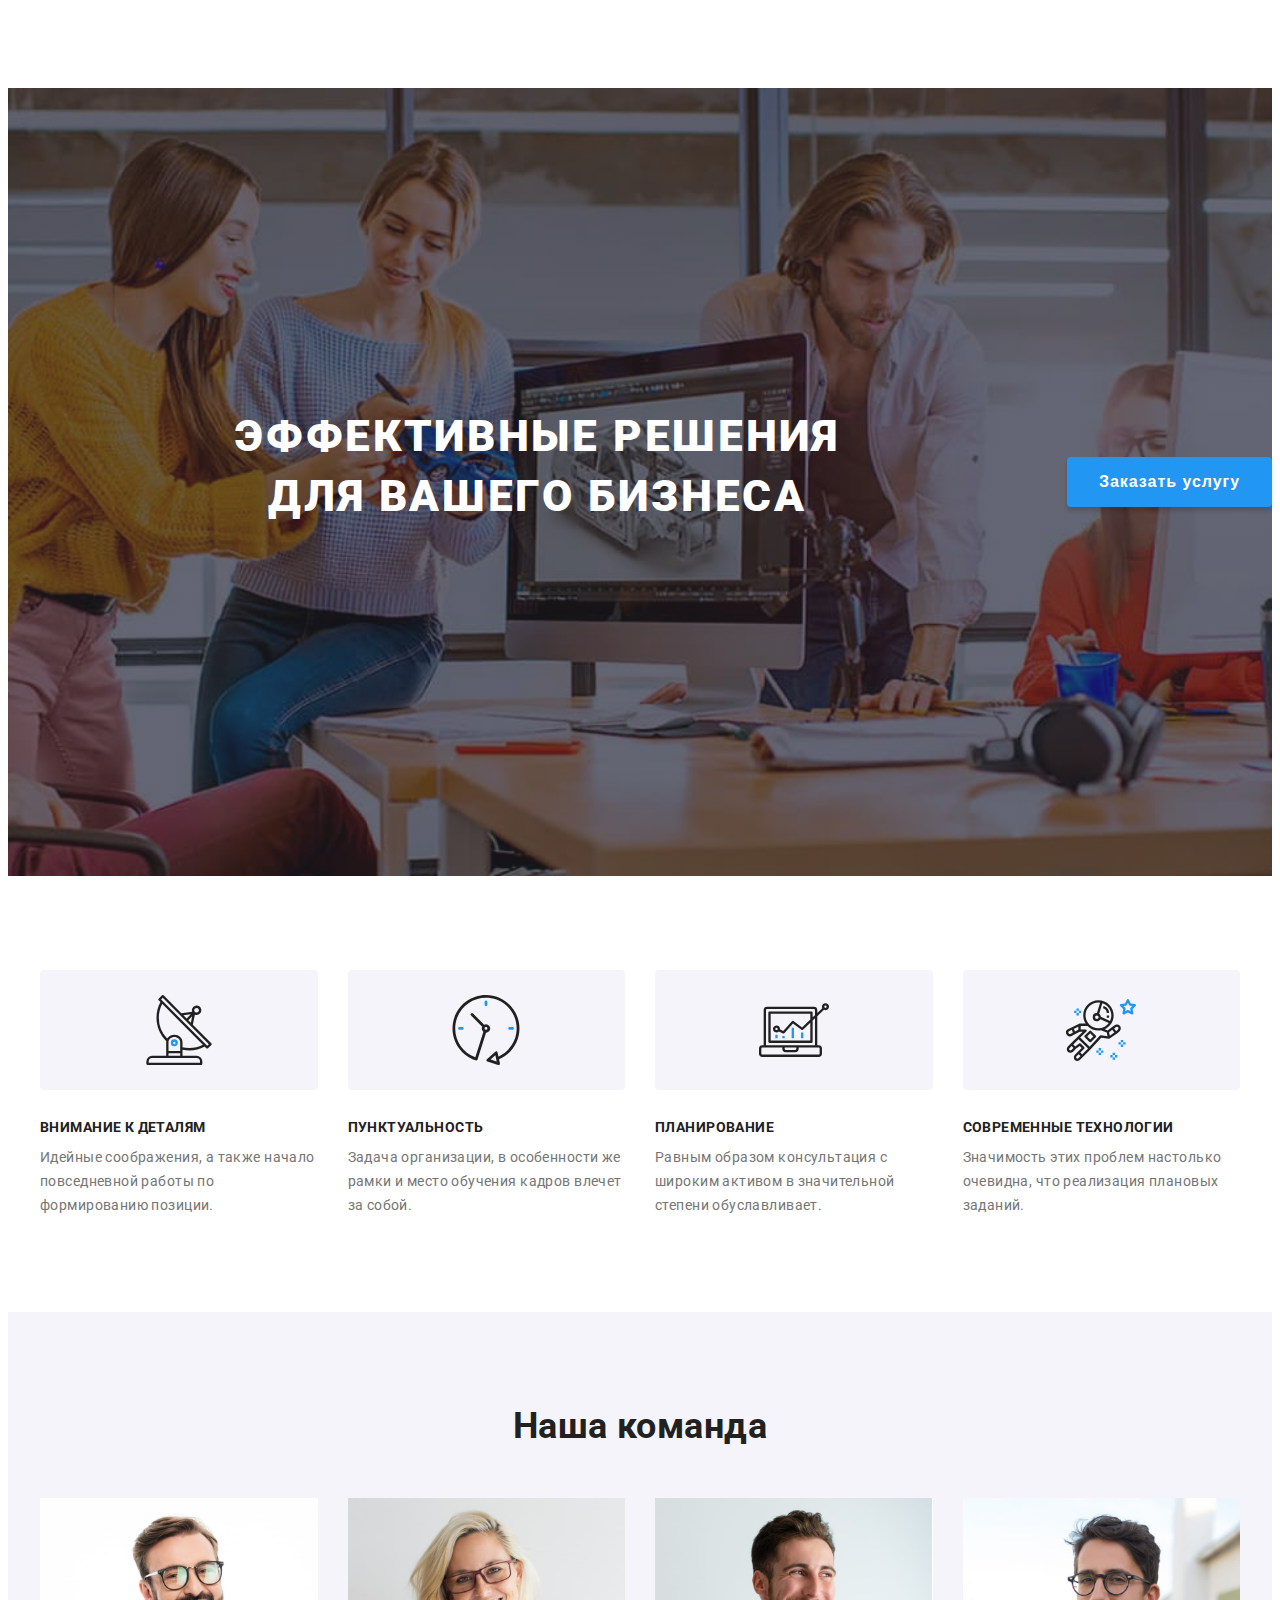
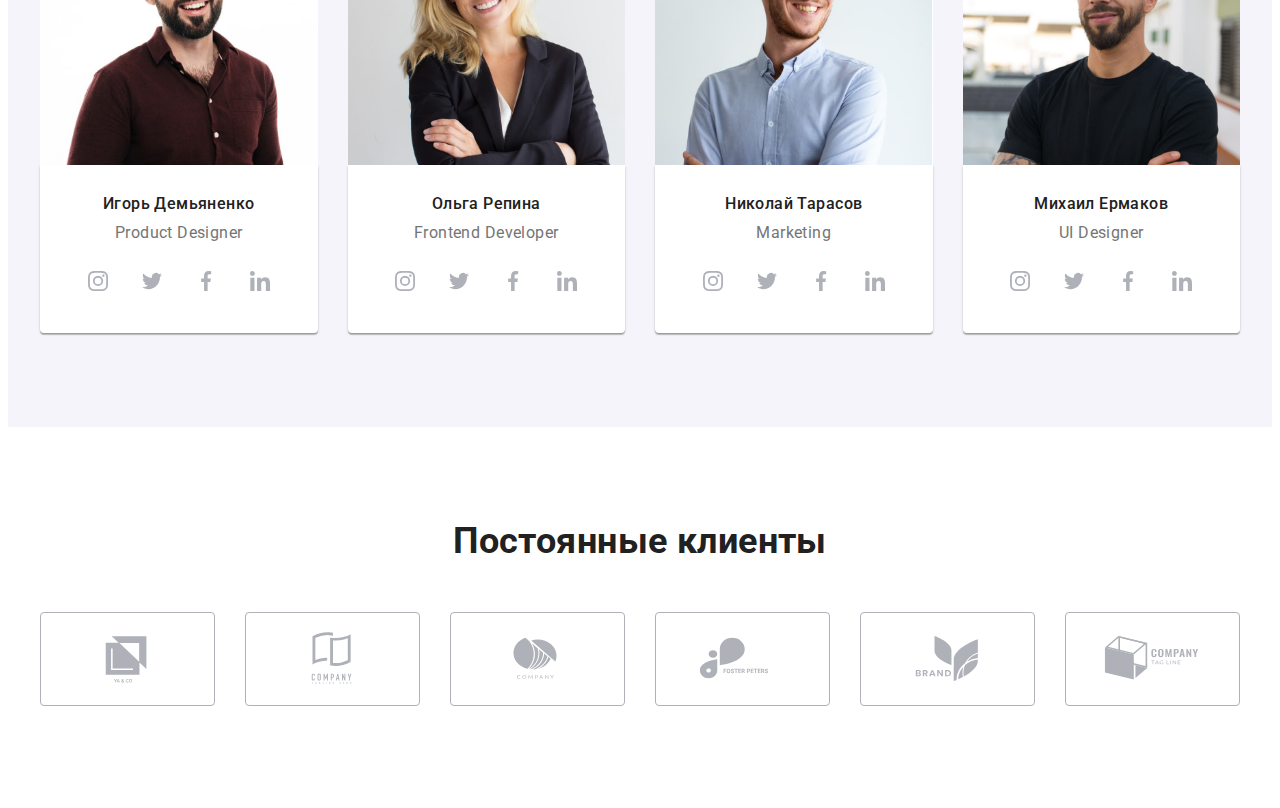
==== commit 18f7ad6a: "Add hero adaptive layout" ====
--- a/index.html
+++ b/index.html
@@ -83,12 +83,12 @@
     </header> -->
     
     <!--Герой-->
-    <!-- <section class="hero-section section">
+    <section class="hero-section section">
         <div class="container--hero container">
-        <h1 class="hero-section__title">Эффективные решения для вашего бизнеса</h1>
+        <h1 class="hero__title">Эффективные решения для вашего бизнеса</h1>
         </div>
-        <button type="button" class="hero-section__button button" data-modal-open>Заказать услугу</button>
-    </section> -->
+        <button type="button" class="hero__button button" data-modal-open>Заказать услугу</button>
+    </section>
     <!--Главная-->
     <main>
         
--- a/css/main.min.css
+++ b/css/main.min.css
@@ -1 +1 @@
-h1,h2,h3,h4,h5,h6,p,ul{margin:0;padding:0;list-style:none}.socials__link,.logo--footer,.logo,.cards__link,.footer__link,.examples__link,.links,.navigation__link,.contact-list__link{text-decoration:none}.social__list,.projects-section__list,.filter-btn__list,.cards__list,.footer__list,.examples__list,.team__list,.navigation__list{list-style:none}.image{display:block;max-width:100%;height:auto}.is-hidden{position:absolute;white-space:nowrap;width:1px;height:1px;overflow:hidden;border:0;padding:0;clip:rect(0 0 0 0);-webkit-clip-path:inset(50%);clip-path:inset(50%);margin:-1px}body{padding-top:80px;color:#fff;background-color:#fff;font-family:"Roboto",sans-serif;font-size:14px;letter-spacing:.03em}.section{padding-top:94px;padding-bottom:94px}.section--team{background-color:#f5f4fa}.section--projects{padding-top:0px}.page-header{position:fixed;width:100%;top:0;z-index:1;margin:0 auto;border-bottom:1px solid #ececec;background-color:#fff}.navigation{display:flex;text-align:center}.navigation__list{display:flex;align-items:center;justify-content:center;align-items:baseline;margin-left:auto}.navigation__item:not(:last-child){margin-right:50px}.navigation__link,.contact-list__link{display:inline-block;padding-bottom:32px;padding-top:32px}.navigation__link::after{content:"";display:flex;position:absolute;opacity:0;width:100%;height:4px;bottom:-1px;border-radius:2px;background-color:#2196f3;transition:opacity 250ms cubic-bezier(0.4, 0, 0.2, 1),background-color 250ms cubic-bezier(0.4, 0, 0.2, 1)}.navigation__link{display:block;position:relative;color:#212121}.navigation__link--current:hover::after,.navigation__link--current:focus::after{content:"";opacity:1}.navigation__link--current::after{opacity:1}.navigation__link--current{position:relative;color:#2196f3}.links{display:flex;align-items:center;font-weight:500;line-height:1.14em;letter-spacing:.02em;transition:color 250ms cubic-bezier(0.4, 0, 0.2, 1)}.links:hover,.links:focus{color:#2196f3}.contacts__thumb{display:flex}.hero-section{background-color:#2f303a;background-image:linear-gradient(to right, rgba(47, 48, 58, 0.4), rgba(47, 48, 58, 0.4)),url(../images/Img17.jpg);background-repeat:no-repeat;background-position:center;background-size:cover;max-width:1600px;height:600px;margin-left:auto;margin-right:auto;text-align:center;padding-bottom:200px;padding-top:200px}.hero-section__title{font-weight:900;font-size:44px;line-height:1.36em;letter-spacing:.06em;text-transform:uppercase;margin-bottom:30px;color:#fff}.modal-backdrop{position:fixed;top:0;left:0;width:100vw;height:100vh;z-index:2;opacity:1;background-color:rgba(0,0,0,.2);transition:opacity 250ms cubic-bezier(0.4, 0, 0.2, 1),visibility 250ms}.modal-backdrop--is-hidden{visibility:hidden;opacity:0;pointer-events:none}.modal{position:absolute;top:50%;left:50%;width:528px;min-height:581px;background-color:#fff;box-shadow:0px 1px 3px rgba(0,0,0,.12),0px 1px 1px rgba(0,0,0,.14),0px 2px 1px rgba(0,0,0,.2);border-radius:4px;padding:40px;transform:translate(-50%, -50%) rotate(0) scale(1);transition:250ms}.modal-backdrop>.modal{transform:scale(1) translate(-50%, -50%)}.modal-btn__close{display:flex;align-items:center;justify-content:center;cursor:pointer;position:absolute;top:8px;right:8px;width:30px;height:30px;padding:0;background-color:transparent;border-radius:50%;border:1px solid rgba(0,0,0,.1);transition:fill 250ms cubic-bezier(0.4, 0, 0.2, 1),transform 250ms ease-in-out,border-color 250ms cubic-bezier(0.4, 0, 0.2, 1)}.modal-btn__close:hover,.modal-btn__close:focus{fill:#2196f3;transform:rotate(90deg)}@media screen and (min-width: 768px){.feature__list{display:flex;flex-wrap:wrap;margin:-15px}}@media screen and (max-width: 767px){.feature__item{text-align:left}.feature__item:not(:last-child){margin-bottom:30px}}@media screen and (min-width: 768px){.feature__item{flex-basis:calc(100% / 2 - 30px);margin:15px}}@media screen and (min-width: 1200px){.feature__item{flex-basis:calc(100% / 4 - 30px)}}.feature__thumb{display:flex;align-items:center;justify-content:center;width:100%;min-height:120px;margin-bottom:30px;border-radius:4px;background-color:#f5f4fa}.feature__title{font-size:14px;line-height:1.14;letter-spacing:.03em;text-transform:uppercase;margin:0 0 10px 0;color:#212121}@media screen and (max-width: 767px){.feature__title{text-align:center}}.feature__text{font-size:14px;line-height:1.71;letter-spacing:.03em;color:#757575}@media screen and (min-width: 768px){.team__list{display:flex;flex-wrap:wrap;justify-content:space-around;margin:-15px}}.team__item{max-width:450px;margin:0 auto;background-color:#fff}@media screen and (max-width: 767px){.team__item:not(:last-child){margin-bottom:30px}}@media screen and (min-width: 768px){.team__item{flex-basis:calc(100% / 2 - 30px);margin:15px}}@media screen and (min-width: 1200px){.team__item{flex-basis:calc(100% / 4 - 30px)}}.team__content{padding-top:30px;padding-bottom:24px;box-shadow:0px 1px 3px rgba(0,0,0,.12),0px 1px 1px rgba(0,0,0,.14),0px 2px 1px rgba(0,0,0,.2);border-radius:0px 0px 4px 4px}@media screen and (min-width: 1200px){.team__content{padding:30px 32px}}.team__subtitle{font-weight:500;font-size:16px;line-height:1.18em;text-align:center;margin-bottom:10px;color:#212121}.team__text{font-size:16px;line-height:1.18em;text-align:center;margin-bottom:16px;color:#757575}.examples__list{display:flex;flex-wrap:wrap;margin:-15px}@media screen and (max-width: 679px){.examples__item{width:calc(100% / 2 - $card-set-gap);margin:15px}}@media screen and (max-width: 679px)and (min-width: 768px){.examples__item{width:calc(100% / 3 - $card-set-gap)}}@media screen and (max-width: 679px)and (min-width: 1200px){.examples__item{width:calc(100% / 6 - $card-set-gap)}}.examples__link{display:flex;justify-content:center;align-items:center;flex-basis:210px;height:92px;border:1px solid #afb1b8;border-radius:4px;fill:#afb1b8;transition:fill 250ms cubic-bezier(0.4, 0, 0.2, 1),border-color 250ms cubic-bezier(0.4, 0, 0.2, 1)}.examples__link:hover,.examples__link:focus{fill:#2196f3;border-color:#2196f3}.footer{padding:60px 0;background-color:#2f303a}.address-container{margin-right:70px}.footer__item:not(:last-child){margin-bottom:9px}.footer__link{font-style:normal;line-height:1.71em;color:rgba(255,255,255,.6);transition:color 250ms cubic-bezier(0.4, 0, 0.2, 1)}.footer__link:hover,.footer__link:focus,.footer__link--current:hover,.footer__link--current:focus{color:#2196f3}.footer__link--current{line-height:1.71em;color:#fff;transition:color 250ms cubic-bezier(0.4, 0, 0.2, 1)}.cards__list{display:flex;flex-wrap:wrap;background-color:#fff}.cards__item{width:370px;margin-right:30px;margin-bottom:30px}.cards__item:nth-child(3n){margin-right:0}.cards__item:nth-last-child(-n+3){margin-bottom:0}.cards__link{display:block;transition:box-shadow 250ms cubic-bezier(0.4, 0, 0.2, 1)}.cards__link:hover,.cards__link:focus{transform:translateY(0);border:1px solid #eee;box-sizing:border-box;box-shadow:0px 1px 1px rgba(0,0,0,.12),0px 4px 4px rgba(0,0,0,.06),1px 4px 6px rgba(0,0,0,.16)}.cards__title{font-weight:700;font-size:18px;line-height:2em;margin-bottom:4px;letter-spacing:.06em;color:#212121}.cards__text{font-weight:400;font-size:16px;line-height:1.87;color:#757575}.card-content{padding:20px 24px;border-right:1px solid #eee;border-bottom:1px solid #eee;border-left:1px solid #eee}.contact-list{display:inline-flex;justify-content:center;align-items:center;margin-left:auto}.contact-list__item{display:flex;text-align:center}.contact-list__item:not(:last-child){margin-right:50px}.contact-list__link{display:flex;align-items:center;font-weight:500;line-height:1.14em;letter-spacing:.02em;color:#757575;transition:color 250ms cubic-bezier(0.4, 0, 0.2, 1)}.contact-list__icon{fill:#757575;margin-right:10px;fill:currentColor}.link.current:hover::after,.link.current:focus::after{opacity:1}.button{display:inline-flex;padding:10px 32px;font-weight:700;font-size:16px;line-height:1.87em;align-items:center;letter-spacing:.06em;cursor:pointer;color:#fff;background:#2196f3;box-shadow:0px 4px 4px rgba(0,0,0,.15);border-radius:4px;border:0}.button--footer{display:inline-flex;padding:10px 28px;margin-left:12px}.button--filters{font-weight:500;line-height:1.62em;font-family:inherit;text-align:center;padding:6px 22px;border:none;background-color:#f5f4fa;color:#212121;transition:color 250ms cubic-bezier(0.4, 0, 0.2, 1),background-color 250ms cubic-bezier(0.4, 0, 0.2, 1),box-shadow 250ms cubic-bezier(0.4, 0, 0.2, 1)}.button--filters:hover,.button--filters:focus{background-color:#2196f3;color:#fff;box-shadow:0px 3px 1px rgba(0,0,0,.1),0px 1px 2px rgba(0,0,0,.08),0px 2px 2px rgba(0,0,0,.12);border-radius:4px}.button--filters--current{box-shadow:0px 3px 1px rgba(0,0,0,.1),0px 1px 2px rgba(0,0,0,.08),0px 2px 2px rgba(0,0,0,.12);border-radius:4px;background-color:#2196f3;color:#fff}.filter-btn__list{display:flex;justify-content:center;margin-bottom:50px}.filter-btn__items:not(:last-child){margin-right:8px}.filter-btn__button:hover,.filter-btn__button:focus{background-color:#2196f3;color:#fff;box-shadow:0px 3px 1px rgba(0,0,0,.1),0px 1px 2px rgba(0,0,0,.08),0px 2px 2px rgba(0,0,0,.12);border-radius:4px}.filter-btn__button--current{box-shadow:0px 3px 1px rgba(0,0,0,.1),0px 1px 2px rgba(0,0,0,.08),0px 2px 2px rgba(0,0,0,.12);border-radius:4px;background-color:#2196f3;color:#fff}.hero-section__button .hero-section__button:hover,.hero-section__button .hero-section__button:focus{color:#fff}.feedback-submit__btn{justify-content:center;font-family:inherit;min-width:200px;height:50px;margin:0 auto;padding:0}.logo{font-family:"Raleway",sans-serif;font-weight:700;font-size:26px;line-height:1.19em;padding-bottom:25px;padding-top:24px;margin-right:94px;color:#2196f3}.logo--header{color:#000}.logo--footer{font-family:"Raleway",sans-serif;font-weight:700;font-size:26px;line-height:1.19em;display:block;margin-bottom:20px;color:#2196f3}.logo--accent{color:#fff}.projects-section{padding-top:0px}.projects-section__title,.page-title{font-weight:700;font-size:36px;line-height:1.16em;text-align:center;margin-bottom:50px;color:#212121}@media screen and (max-width: 1199px){.projects-section__title,.page-title{margin-bottom:30px}}.projects-section__list{display:flex;margin-top:0;margin-left:0}.projects-section__item:not(:last-child){margin-right:30px}.projects-section__item{position:relative}.projects-section__item:not(:last-child){margin-right:30px}.projects-section__text{position:absolute;display:flex;width:100%;height:70px;font-weight:700;line-height:1.14;text-align:center;left:0;bottom:0;justify-content:center;align-items:center;text-transform:uppercase;background-color:rgba(47,48,58,.8);color:#fff}.social__thumb{display:block;margin-right:auto;width:206px;height:80px}.social__list{display:flex;justify-content:center}.social__item:not(:last-child){margin-right:10px}.social__icon{fill:#fff;fill:currentColor}.social__text,.form__text{display:block;font-size:14px;line-height:1.14;margin-bottom:20px;text-transform:uppercase}.socials__link{display:flex;justify-content:center;align-items:center;width:44px;height:44px;border-radius:50%;color:#afb1b8;transition:background-color 250ms cubic-bezier(0.4, 0, 0.2, 1),fill 250ms cubic-bezier(0.4, 0, 0.2, 1)}.socials__link--footer{background-color:rgba(255,255,255,.1);color:#fff}.socials__link:hover,.socials__link:focus{background-color:#2196f3}.socials__link--team{fill:#fff;color:#afb1b8;transition:background-color 250ms cubic-bezier(0.4, 0, 0.2, 1),fill 250ms cubic-bezier(0.4, 0, 0.2, 1)}.socials__link--team:hover,.socials__link--team:focus{background-color:#2196f3;color:#fff;transition:color}.form__thumb{display:flex}.form__input{padding:15px 16px;color:rgba(255,255,255,.6);width:358px;height:50px;filter:drop-shadow(0px 4px 4px rgba(0, 0, 0, 0.15));background-color:#2f303a;border:1px solid rgba(255,255,255,.3);border-radius:4px;transition:border 250ms cubic-bezier(0.4, 0, 0.2, 1)}.form__input:focus{border-color:#2196f3}.form__icon--send{margin-left:10px;align-items:center;fill:currentColor}.cards-overlay{position:relative;overflow:hidden}.cards-overlay__text{position:absolute;top:0;left:0;width:100%;height:100%;padding:63px 24px;font-weight:400;font-size:18px;line-height:1.56em;color:#fff;background-color:rgba(33,150,243,.9);transform:translateY(101%);transition:transform 250ms cubic-bezier(0.4, 0, 0.2, 1)}.cards__link:hover .cards-overlay__text,.cards__link:focus .cards-overlay__text{transform:translateY(0)}.feedback{display:flex;flex-direction:column}.feedback-text{font-weight:700;font-size:20px;line-height:1.15;text-align:center;margin-bottom:12px;color:#212121}input:-webkit-autofill,input:-webkit-autofill:hover,input:-webkit-autofill:focus,input:-webkit-autofill:active{-webkit-transition:background-color 5000s ease-in-out 0s;transition:background-color 5000s ease-in-out 0s;-webkit-box-shadow:0 0 0px 1000px #fff inset}.feedback-label{position:relative;display:block;margin-bottom:10px}.feedback-label__text{display:block;font-weight:400;font-size:12px;line-height:1.16;color:#757575;letter-spacing:.01em;margin-bottom:4px}.feedback-label__icon{position:absolute;top:0;left:0;transform:translate(12px, 28px);width:18px;height:18px;transition:fill 250ms cubic-bezier(0.4, 0, 0.2, 1)}.feedback-label:hover>.feedback-label__icon{fill:#2196f3;border-color:#2196f3}.feedback-label:focus-within>.feedback-label__icon{fill:#2196f3;border-color:#2196f3}.feedback-label__input{display:block;width:100%;height:40px;padding-left:42px;border:1px solid rgba(33,33,33,.2);border-radius:4px;outline:none;background-color:transparent;transition:fill 250ms fill cubic-bezier(0.4, 0, 0.2, 1),border 250ms border cubic-bezier(0.4, 0, 0.2, 1)}.feedback-label:hover>.feedback-label__input{fill:#2196f3;border-color:#2196f3;outline:-webkit-focus-ring-color auto 0px}.feedback-label:focus-within>.feedback-label__input{fill:#2196f3;border-color:#2196f3;outline:-webkit-focus-ring-color auto 0px}.feedback-label__textarea{display:block;resize:none;width:100%;height:120px;border:1px solid rgba(33,33,33,.2);border-radius:4px;padding:12px 16px;transition:border 250ms border cubic-bezier(0.4, 0, 0.2, 1)}.feedback-label__textarea:focus-visible,.feedback-label__textarea:focus{border:1px solid #2196f3;outline:-webkit-focus-ring-color auto 0px}.feedback-label__textarea::-moz-placeholder{font-weight:400;font-size:12px;line-height:1.16;letter-spacing:.01em;color:rgba(117,117,117,.5)}.feedback-label__textarea:-ms-input-placeholder{font-weight:400;font-size:12px;line-height:1.16;letter-spacing:.01em;color:rgba(117,117,117,.5)}.feedback-label__textarea::placeholder{font-weight:400;font-size:12px;line-height:1.16;letter-spacing:.01em;color:rgba(117,117,117,.5)}.feedback-label--textarea{margin-bottom:20px}.feedback-checkbox{display:flex;align-items:center;justify-content:center;border-radius:2px;margin-bottom:30px;margin-right:8px}.feedback-checkbox__policy{position:absolute;white-space:nowrap;width:1px;height:1px;overflow:hidden;border:0;padding:0;clip:rect(0 0 0 0);-webkit-clip-path:inset(50%);clip-path:inset(50%);margin:-1px}.feedback-checkbox__icon--check:hover,.feedback-checkbox__policy:focus+.feedback-checkbox__icon--check{border-color:#2196f3}.feedback-checkbox__icon--check{margin-right:7px;width:16px;height:15px;cursor:pointer;border:2px solid #212121;border-radius:2px;fill:#fff;background-color:#fff;transition-property:background-color,border;transition-duration:250ms;transition-timing-function:cubic-bezier(0.4, 0, 0.2, 1)}.feedback-checkbox__policy:checked+.feedback-checkbox__icon--check{margin-right:7px;width:16px;height:15px;border:2px solid transparent;border-radius:2px;background-color:#2196f3;border:none}.modal-label:last-of-type:focus-within{outline:1px solid #2196f3}.feedback-checkbox__contract{font-weight:400;font-size:14px;line-height:1.71;-webkit-text-decoration-line:underline;text-decoration-line:underline;-webkit-text-decoration-skip-ink:none;text-decoration-skip-ink:none;color:#2196f3}.feedback-checkbox__text{font-weight:400;font-size:14px;line-height:1.71;letter-spacing:.03em;color:#757575}.container{width:100%;margin-left:auto;margin-right:auto;padding-left:15px;padding-right:15px}.container--footer{display:flex;align-items:baseline}.container--hero{display:flex;max-width:696px}.container--header{display:flex;align-items:center}@media screen and (min-width: 480px){.container{width:450px}}@media screen and (min-width: 768px){.container{width:768px}}@media screen and (min-width: 1200px){.container{width:1200px}}/*# sourceMappingURL=main.min.css.map */+h1,h2,h3,h4,h5,h6,p,ul{margin:0;padding:0;list-style:none}.socials__link,.logo--footer,.logo,.cards__link,.footer__link,.examples__link,.links,.navigation__link,.contact-list__link{text-decoration:none}.social__list,.projects-section__list,.filter-btn__list,.cards__list,.footer__list,.examples__list,.team__list,.navigation__list{list-style:none}.image{display:block;max-width:100%;height:auto}.is-hidden{position:absolute;white-space:nowrap;width:1px;height:1px;overflow:hidden;border:0;padding:0;clip:rect(0 0 0 0);-webkit-clip-path:inset(50%);clip-path:inset(50%);margin:-1px}body{padding-top:80px;color:#fff;background-color:#fff;font-family:"Roboto",sans-serif;font-size:14px;letter-spacing:.03em}.section{padding-top:94px;padding-bottom:94px}.section--team{background-color:#f5f4fa}.section--projects{padding-top:0px}.page-header{position:fixed;width:100%;top:0;z-index:1;margin:0 auto;border-bottom:1px solid #ececec;background-color:#fff}.navigation{display:flex;text-align:center}.navigation__list{display:flex;align-items:center;justify-content:center;align-items:baseline;margin-left:auto}.navigation__item:not(:last-child){margin-right:50px}.navigation__link,.contact-list__link{display:inline-block;padding-bottom:32px;padding-top:32px}.navigation__link::after{content:"";display:flex;position:absolute;opacity:0;width:100%;height:4px;bottom:-1px;border-radius:2px;background-color:#2196f3;transition:opacity 250ms cubic-bezier(0.4, 0, 0.2, 1),background-color 250ms cubic-bezier(0.4, 0, 0.2, 1)}.navigation__link{display:block;position:relative;color:#212121}.navigation__link--current:hover::after,.navigation__link--current:focus::after{content:"";opacity:1}.navigation__link--current::after{opacity:1}.navigation__link--current{position:relative;color:#2196f3}.links{display:flex;align-items:center;font-weight:500;line-height:1.14em;letter-spacing:.02em;transition:color 250ms cubic-bezier(0.4, 0, 0.2, 1)}.links:hover,.links:focus{color:#2196f3}.contacts__thumb{display:flex}.hero-section{display:flex;align-items:center;text-align:center;max-width:480px;min-height:400px;margin-left:auto;margin-right:auto;background-color:#2f303a;background-image:linear-gradient(to right, rgba(47, 48, 58, 0.4), rgba(47, 48, 58, 0.4)),url(../images/hero-mobile-img.jpg);background-repeat:no-repeat;background-position:center;background-size:cover}@media screen and (min-width: 1200px){.hero-section{min-height:600px}}@media(min-device-pixel-ratio: 2),(-webkit-min-device-pixel-ratio: 2),(min-resolution: 192dpi),(min-resolution: 2dppx){.hero-section{background-image:url(../images/hero-mobile-img@2x.jpg)}}@media screen and (min-width: 481px){.hero-section{max-width:768px;background-image:linear-gradient(to right, rgba(47, 48, 58, 0.4), rgba(47, 48, 58, 0.4)),url("../images/hero-tablet-img.jpg")}}@media screen and (min-width: 481px)and (min-device-pixel-ratio: 2),screen and (min-width: 481px)and (-webkit-min-device-pixel-ratio: 2),screen and (min-width: 481px)and (min-resolution: 192dpi),screen and (min-width: 481px)and (min-resolution: 2dppx){.hero-section{background-image:url("../images/hero-tablet-img@2x.jpg")}}@media screen and (min-width: 769px){.hero-section{max-width:1600px;background-image:linear-gradient(to right, rgba(47, 48, 58, 0.4), rgba(47, 48, 58, 0.4)),url("../images/hero-desktop-img.jpg")}}@media screen and (min-width: 769px)and (min-device-pixel-ratio: 2),screen and (min-width: 769px)and (-webkit-min-device-pixel-ratio: 2),screen and (min-width: 769px)and (min-resolution: 192dpi),screen and (min-width: 769px)and (min-resolution: 2dppx){.hero-section{background-image:url("../images/hero-desktop-img@2x.jpg")}}.hero__title{font-weight:900;font-size:26px;line-height:1.62em;letter-spacing:.06em;margin-top:0;padding:0;text-transform:uppercase;margin-bottom:30px;color:#fff}@media screen and (min-width: 1200px){.hero__title{font-size:44px;line-height:1.36}}.modal-backdrop{position:fixed;top:0;left:0;width:100vw;height:100vh;z-index:2;opacity:1;background-color:rgba(0,0,0,.2);transition:opacity 250ms cubic-bezier(0.4, 0, 0.2, 1),visibility 250ms}.modal-backdrop--is-hidden{visibility:hidden;opacity:0;pointer-events:none}.modal{position:absolute;top:50%;left:50%;width:528px;min-height:581px;background-color:#fff;box-shadow:0px 1px 3px rgba(0,0,0,.12),0px 1px 1px rgba(0,0,0,.14),0px 2px 1px rgba(0,0,0,.2);border-radius:4px;padding:40px;transform:translate(-50%, -50%) rotate(0) scale(1);transition:250ms}.modal-backdrop>.modal{transform:scale(1) translate(-50%, -50%)}.modal-btn__close{display:flex;align-items:center;justify-content:center;cursor:pointer;position:absolute;top:8px;right:8px;width:30px;height:30px;padding:0;background-color:transparent;border-radius:50%;border:1px solid rgba(0,0,0,.1);transition:fill 250ms cubic-bezier(0.4, 0, 0.2, 1),transform 250ms ease-in-out,border-color 250ms cubic-bezier(0.4, 0, 0.2, 1)}.modal-btn__close:hover,.modal-btn__close:focus{fill:#2196f3;transform:rotate(90deg)}@media screen and (min-width: 768px){.feature__list{display:flex;flex-wrap:wrap;margin:-15px}}@media screen and (max-width: 767px){.feature__item{text-align:left}.feature__item:not(:last-child){margin-bottom:30px}}@media screen and (min-width: 768px){.feature__item{flex-basis:calc(100% / 2 - 30px);margin:15px}}@media screen and (min-width: 1200px){.feature__item{flex-basis:calc(100% / 4 - 30px)}}.feature__thumb{display:flex;align-items:center;justify-content:center;width:100%;min-height:120px;margin-bottom:30px;border-radius:4px;background-color:#f5f4fa}.feature__title{font-size:14px;line-height:1.14;letter-spacing:.03em;text-transform:uppercase;margin:0 0 10px 0;color:#212121}@media screen and (max-width: 767px){.feature__title{text-align:center}}.feature__text{font-size:14px;line-height:1.71;letter-spacing:.03em;color:#757575}@media screen and (min-width: 768px){.team__list{display:flex;flex-wrap:wrap;justify-content:space-around;margin:-15px}}.team__item{max-width:450px;margin:0 auto;background-color:#fff}@media screen and (max-width: 767px){.team__item:not(:last-child){margin-bottom:30px}}@media screen and (min-width: 768px){.team__item{flex-basis:calc(100% / 2 - 30px);margin:15px}}@media screen and (min-width: 1200px){.team__item{flex-basis:calc(100% / 4 - 30px)}}.team__content{padding-top:30px;padding-bottom:24px;box-shadow:0px 1px 3px rgba(0,0,0,.12),0px 1px 1px rgba(0,0,0,.14),0px 2px 1px rgba(0,0,0,.2);border-radius:0px 0px 4px 4px}@media screen and (min-width: 1200px){.team__content{padding:30px 32px}}.team__subtitle{font-weight:500;font-size:16px;line-height:1.18em;text-align:center;margin-bottom:10px;color:#212121}.team__text{font-size:16px;line-height:1.18em;text-align:center;margin-bottom:16px;color:#757575}.examples__list{display:flex;flex-wrap:wrap;margin:-15px}.examples__item{width:calc(100% / 2 - 30px);margin:15px}@media screen and (min-width: 768px){.examples__item{width:calc(100% / 3 - 30px)}}@media screen and (min-width: 1200px){.examples__item{width:calc(100% / 6 - 30px)}}.examples__link{display:flex;justify-content:center;align-items:center;flex-basis:210px;height:92px;border:1px solid #afb1b8;border-radius:4px;fill:#afb1b8;transition:fill 250ms cubic-bezier(0.4, 0, 0.2, 1),border-color 250ms cubic-bezier(0.4, 0, 0.2, 1)}.examples__link:hover,.examples__link:focus{fill:#2196f3;border-color:#2196f3}.footer{padding:60px 0;background-color:#2f303a}.address-container{margin-right:70px}.footer__item:not(:last-child){margin-bottom:9px}.footer__link{font-style:normal;line-height:1.71em;color:rgba(255,255,255,.6);transition:color 250ms cubic-bezier(0.4, 0, 0.2, 1)}.footer__link:hover,.footer__link:focus,.footer__link--current:hover,.footer__link--current:focus{color:#2196f3}.footer__link--current{line-height:1.71em;color:#fff;transition:color 250ms cubic-bezier(0.4, 0, 0.2, 1)}.cards__list{display:flex;flex-wrap:wrap;background-color:#fff}.cards__item{width:370px;margin-right:30px;margin-bottom:30px}.cards__item:nth-child(3n){margin-right:0}.cards__item:nth-last-child(-n+3){margin-bottom:0}.cards__link{display:block;transition:box-shadow 250ms cubic-bezier(0.4, 0, 0.2, 1)}.cards__link:hover,.cards__link:focus{transform:translateY(0);border:1px solid #eee;box-sizing:border-box;box-shadow:0px 1px 1px rgba(0,0,0,.12),0px 4px 4px rgba(0,0,0,.06),1px 4px 6px rgba(0,0,0,.16)}.cards__title{font-weight:700;font-size:18px;line-height:2em;margin-bottom:4px;letter-spacing:.06em;color:#212121}.cards__text{font-weight:400;font-size:16px;line-height:1.87;color:#757575}.card-content{padding:20px 24px;border-right:1px solid #eee;border-bottom:1px solid #eee;border-left:1px solid #eee}.contact-list{display:inline-flex;justify-content:center;align-items:center;margin-left:auto}.contact-list__item{display:flex;text-align:center}.contact-list__item:not(:last-child){margin-right:50px}.contact-list__link{display:flex;align-items:center;font-weight:500;line-height:1.14em;letter-spacing:.02em;color:#757575;transition:color 250ms cubic-bezier(0.4, 0, 0.2, 1)}.contact-list__icon{fill:#757575;margin-right:10px;fill:currentColor}.link.current:hover::after,.link.current:focus::after{opacity:1}.button{display:inline-flex;padding:10px 32px;font-weight:700;font-size:16px;line-height:1.87em;align-items:center;letter-spacing:.06em;cursor:pointer;color:#fff;background:#2196f3;box-shadow:0px 4px 4px rgba(0,0,0,.15);border-radius:4px;border:0}.button--footer{display:inline-flex;padding:10px 28px;margin-left:12px}.button--filters{font-weight:500;line-height:1.62em;font-family:inherit;text-align:center;padding:6px 22px;border:none;background-color:#f5f4fa;color:#212121;transition:color 250ms cubic-bezier(0.4, 0, 0.2, 1),background-color 250ms cubic-bezier(0.4, 0, 0.2, 1),box-shadow 250ms cubic-bezier(0.4, 0, 0.2, 1)}.button--filters:hover,.button--filters:focus{background-color:#2196f3;color:#fff;box-shadow:0px 3px 1px rgba(0,0,0,.1),0px 1px 2px rgba(0,0,0,.08),0px 2px 2px rgba(0,0,0,.12);border-radius:4px}.button--filters--current{box-shadow:0px 3px 1px rgba(0,0,0,.1),0px 1px 2px rgba(0,0,0,.08),0px 2px 2px rgba(0,0,0,.12);border-radius:4px;background-color:#2196f3;color:#fff}.filter-btn__list{display:flex;justify-content:center;margin-bottom:50px}.filter-btn__items:not(:last-child){margin-right:8px}.filter-btn__button:hover,.filter-btn__button:focus{background-color:#2196f3;color:#fff;box-shadow:0px 3px 1px rgba(0,0,0,.1),0px 1px 2px rgba(0,0,0,.08),0px 2px 2px rgba(0,0,0,.12);border-radius:4px}.filter-btn__button--current{box-shadow:0px 3px 1px rgba(0,0,0,.1),0px 1px 2px rgba(0,0,0,.08),0px 2px 2px rgba(0,0,0,.12);border-radius:4px;background-color:#2196f3;color:#fff}.hero__button .hero__button:hover,.hero__button .hero__button:focus{color:#fff}.feedback-submit__btn{justify-content:center;font-family:inherit;min-width:200px;height:50px;margin:0 auto;padding:0}.logo{font-family:"Raleway",sans-serif;font-weight:700;font-size:26px;line-height:1.19em;padding-bottom:25px;padding-top:24px;margin-right:94px;color:#2196f3}.logo--header{color:#000}.logo--footer{font-family:"Raleway",sans-serif;font-weight:700;font-size:26px;line-height:1.19em;display:block;margin-bottom:20px;color:#2196f3}.logo--accent{color:#fff}.projects-section{padding-top:0px}.projects-section__title,.page-title{font-weight:700;font-size:36px;line-height:1.16em;text-align:center;margin-bottom:50px;color:#212121}@media screen and (max-width: 1199px){.projects-section__title,.page-title{margin-bottom:30px}}.projects-section__list{display:flex;margin-top:0;margin-left:0}.projects-section__item:not(:last-child){margin-right:30px}.projects-section__item{position:relative}.projects-section__item:not(:last-child){margin-right:30px}.projects-section__text{position:absolute;display:flex;width:100%;height:70px;font-weight:700;line-height:1.14;text-align:center;left:0;bottom:0;justify-content:center;align-items:center;text-transform:uppercase;background-color:rgba(47,48,58,.8);color:#fff}.social__thumb{display:block;margin-right:auto;width:206px;height:80px}.social__list{display:flex;justify-content:center}.social__item:not(:last-child){margin-right:10px}.social__icon{fill:#fff;fill:currentColor}.social__text,.form__text{display:block;font-size:14px;line-height:1.14;margin-bottom:20px;text-transform:uppercase}.socials__link{display:flex;justify-content:center;align-items:center;width:44px;height:44px;border-radius:50%;color:#afb1b8;transition:background-color 250ms cubic-bezier(0.4, 0, 0.2, 1),fill 250ms cubic-bezier(0.4, 0, 0.2, 1)}.socials__link--footer{background-color:rgba(255,255,255,.1);color:#fff}.socials__link:hover,.socials__link:focus{background-color:#2196f3}.socials__link--team{fill:#fff;color:#afb1b8;transition:background-color 250ms cubic-bezier(0.4, 0, 0.2, 1),fill 250ms cubic-bezier(0.4, 0, 0.2, 1)}.socials__link--team:hover,.socials__link--team:focus{background-color:#2196f3;color:#fff;transition:color}.form__thumb{display:flex}.form__input{padding:15px 16px;color:rgba(255,255,255,.6);width:358px;height:50px;filter:drop-shadow(0px 4px 4px rgba(0, 0, 0, 0.15));background-color:#2f303a;border:1px solid rgba(255,255,255,.3);border-radius:4px;transition:border 250ms cubic-bezier(0.4, 0, 0.2, 1)}.form__input:focus{border-color:#2196f3}.form__icon--send{margin-left:10px;align-items:center;fill:currentColor}.cards-overlay{position:relative;overflow:hidden}.cards-overlay__text{position:absolute;top:0;left:0;width:100%;height:100%;padding:63px 24px;font-weight:400;font-size:18px;line-height:1.56em;color:#fff;background-color:rgba(33,150,243,.9);transform:translateY(101%);transition:transform 250ms cubic-bezier(0.4, 0, 0.2, 1)}.cards__link:hover .cards-overlay__text,.cards__link:focus .cards-overlay__text{transform:translateY(0)}.feedback{display:flex;flex-direction:column}.feedback-text{font-weight:700;font-size:20px;line-height:1.15;text-align:center;margin-bottom:12px;color:#212121}input:-webkit-autofill,input:-webkit-autofill:hover,input:-webkit-autofill:focus,input:-webkit-autofill:active{-webkit-transition:background-color 5000s ease-in-out 0s;transition:background-color 5000s ease-in-out 0s;-webkit-box-shadow:0 0 0px 1000px #fff inset}.feedback-label{position:relative;display:block;margin-bottom:10px}.feedback-label__text{display:block;font-weight:400;font-size:12px;line-height:1.16;color:#757575;letter-spacing:.01em;margin-bottom:4px}.feedback-label__icon{position:absolute;top:0;left:0;transform:translate(12px, 28px);width:18px;height:18px;transition:fill 250ms cubic-bezier(0.4, 0, 0.2, 1)}.feedback-label:hover>.feedback-label__icon{fill:#2196f3;border-color:#2196f3}.feedback-label:focus-within>.feedback-label__icon{fill:#2196f3;border-color:#2196f3}.feedback-label__input{display:block;width:100%;height:40px;padding-left:42px;border:1px solid rgba(33,33,33,.2);border-radius:4px;outline:none;background-color:transparent;transition:fill 250ms fill cubic-bezier(0.4, 0, 0.2, 1),border 250ms border cubic-bezier(0.4, 0, 0.2, 1)}.feedback-label:hover>.feedback-label__input{fill:#2196f3;border-color:#2196f3;outline:-webkit-focus-ring-color auto 0px}.feedback-label:focus-within>.feedback-label__input{fill:#2196f3;border-color:#2196f3;outline:-webkit-focus-ring-color auto 0px}.feedback-label__textarea{display:block;resize:none;width:100%;height:120px;border:1px solid rgba(33,33,33,.2);border-radius:4px;padding:12px 16px;transition:border 250ms border cubic-bezier(0.4, 0, 0.2, 1)}.feedback-label__textarea:focus-visible,.feedback-label__textarea:focus{border:1px solid #2196f3;outline:-webkit-focus-ring-color auto 0px}.feedback-label__textarea::-moz-placeholder{font-weight:400;font-size:12px;line-height:1.16;letter-spacing:.01em;color:rgba(117,117,117,.5)}.feedback-label__textarea:-ms-input-placeholder{font-weight:400;font-size:12px;line-height:1.16;letter-spacing:.01em;color:rgba(117,117,117,.5)}.feedback-label__textarea::placeholder{font-weight:400;font-size:12px;line-height:1.16;letter-spacing:.01em;color:rgba(117,117,117,.5)}.feedback-label--textarea{margin-bottom:20px}.feedback-checkbox{display:flex;align-items:center;justify-content:center;border-radius:2px;margin-bottom:30px;margin-right:8px}.feedback-checkbox__policy{position:absolute;white-space:nowrap;width:1px;height:1px;overflow:hidden;border:0;padding:0;clip:rect(0 0 0 0);-webkit-clip-path:inset(50%);clip-path:inset(50%);margin:-1px}.feedback-checkbox__icon--check:hover,.feedback-checkbox__policy:focus+.feedback-checkbox__icon--check{border-color:#2196f3}.feedback-checkbox__icon--check{margin-right:7px;width:16px;height:15px;cursor:pointer;border:2px solid #212121;border-radius:2px;fill:#fff;background-color:#fff;transition-property:background-color,border;transition-duration:250ms;transition-timing-function:cubic-bezier(0.4, 0, 0.2, 1)}.feedback-checkbox__policy:checked+.feedback-checkbox__icon--check{margin-right:7px;width:16px;height:15px;border:2px solid transparent;border-radius:2px;background-color:#2196f3;border:none}.modal-label:last-of-type:focus-within{outline:1px solid #2196f3}.feedback-checkbox__contract{font-weight:400;font-size:14px;line-height:1.71;-webkit-text-decoration-line:underline;text-decoration-line:underline;-webkit-text-decoration-skip-ink:none;text-decoration-skip-ink:none;color:#2196f3}.feedback-checkbox__text{font-weight:400;font-size:14px;line-height:1.71;letter-spacing:.03em;color:#757575}.container{width:100%;margin-left:auto;margin-right:auto;padding-left:15px;padding-right:15px}.container--footer{display:flex;align-items:baseline}.container--hero{display:flex;max-width:696px}.container--header{display:flex;align-items:center}@media screen and (min-width: 480px){.container{width:450px}}@media screen and (min-width: 768px){.container{width:768px}}@media screen and (min-width: 1200px){.container{width:1200px}}/*# sourceMappingURL=main.min.css.map */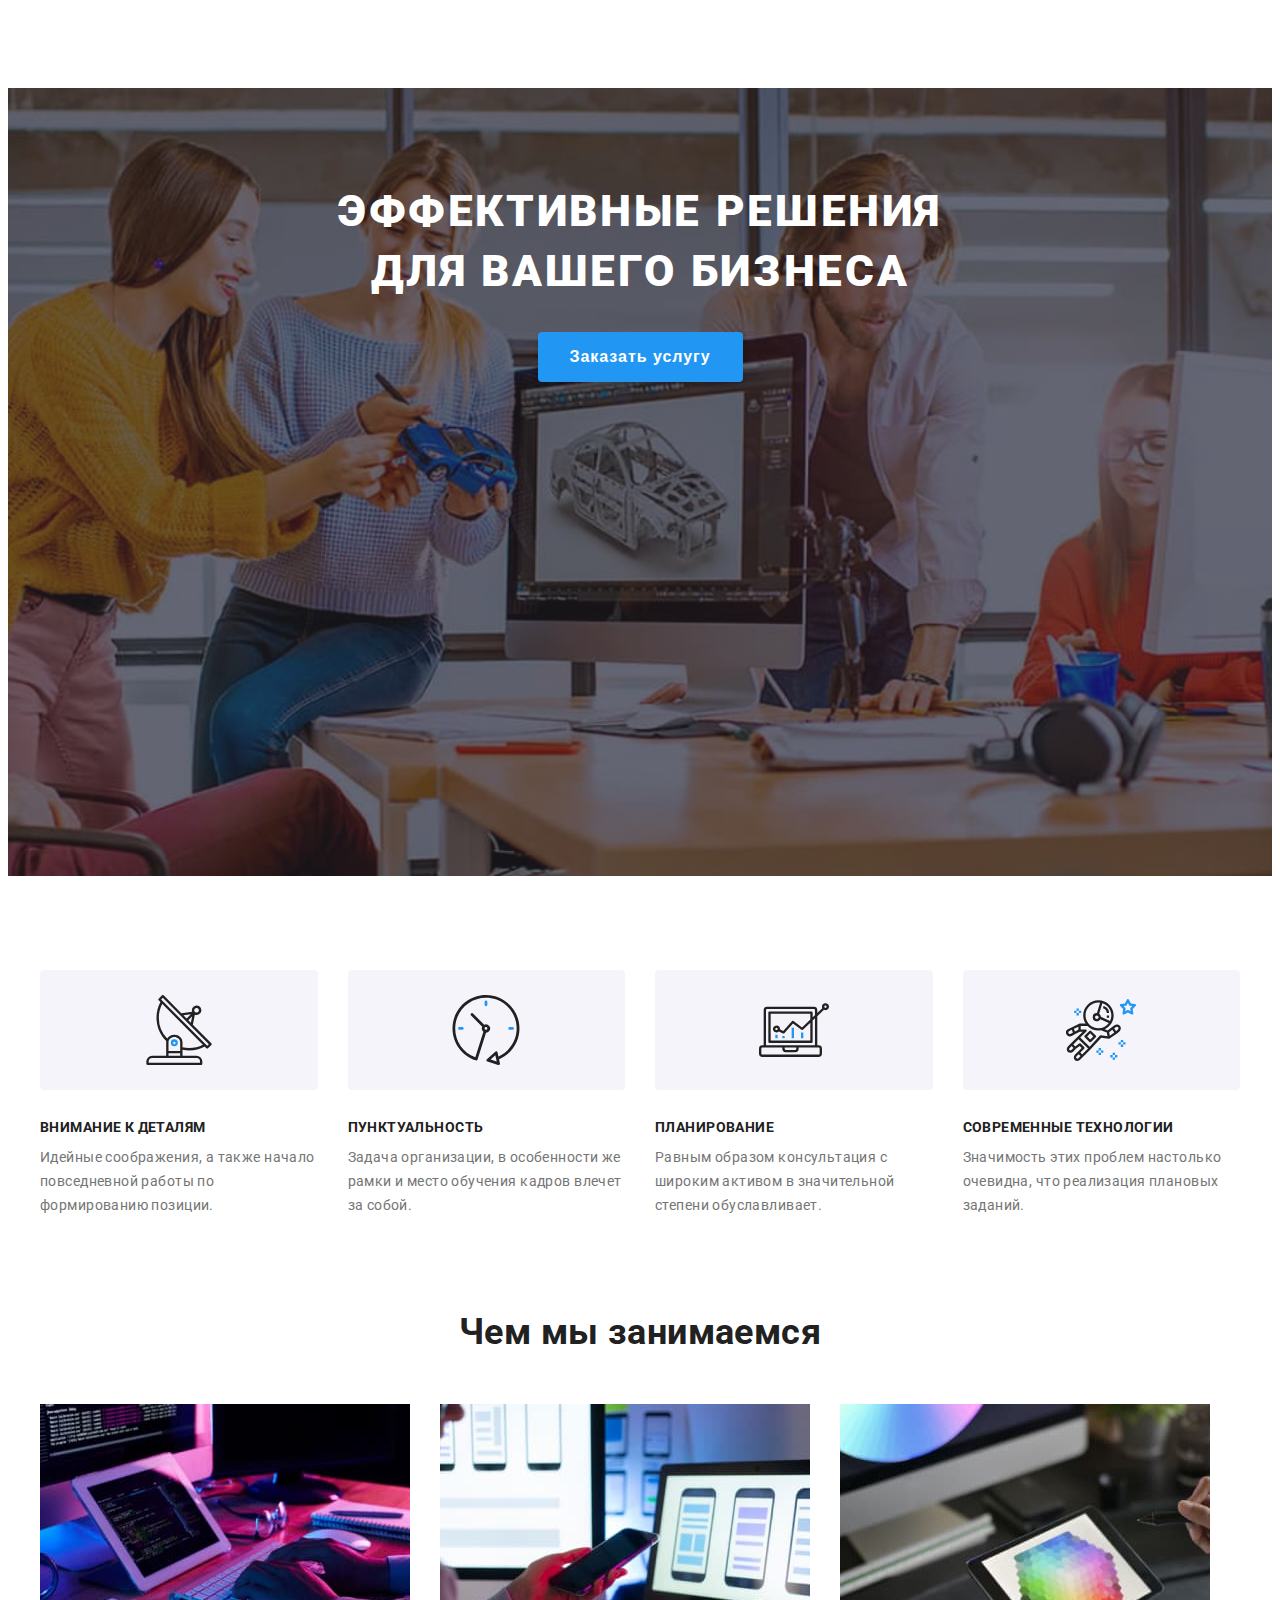
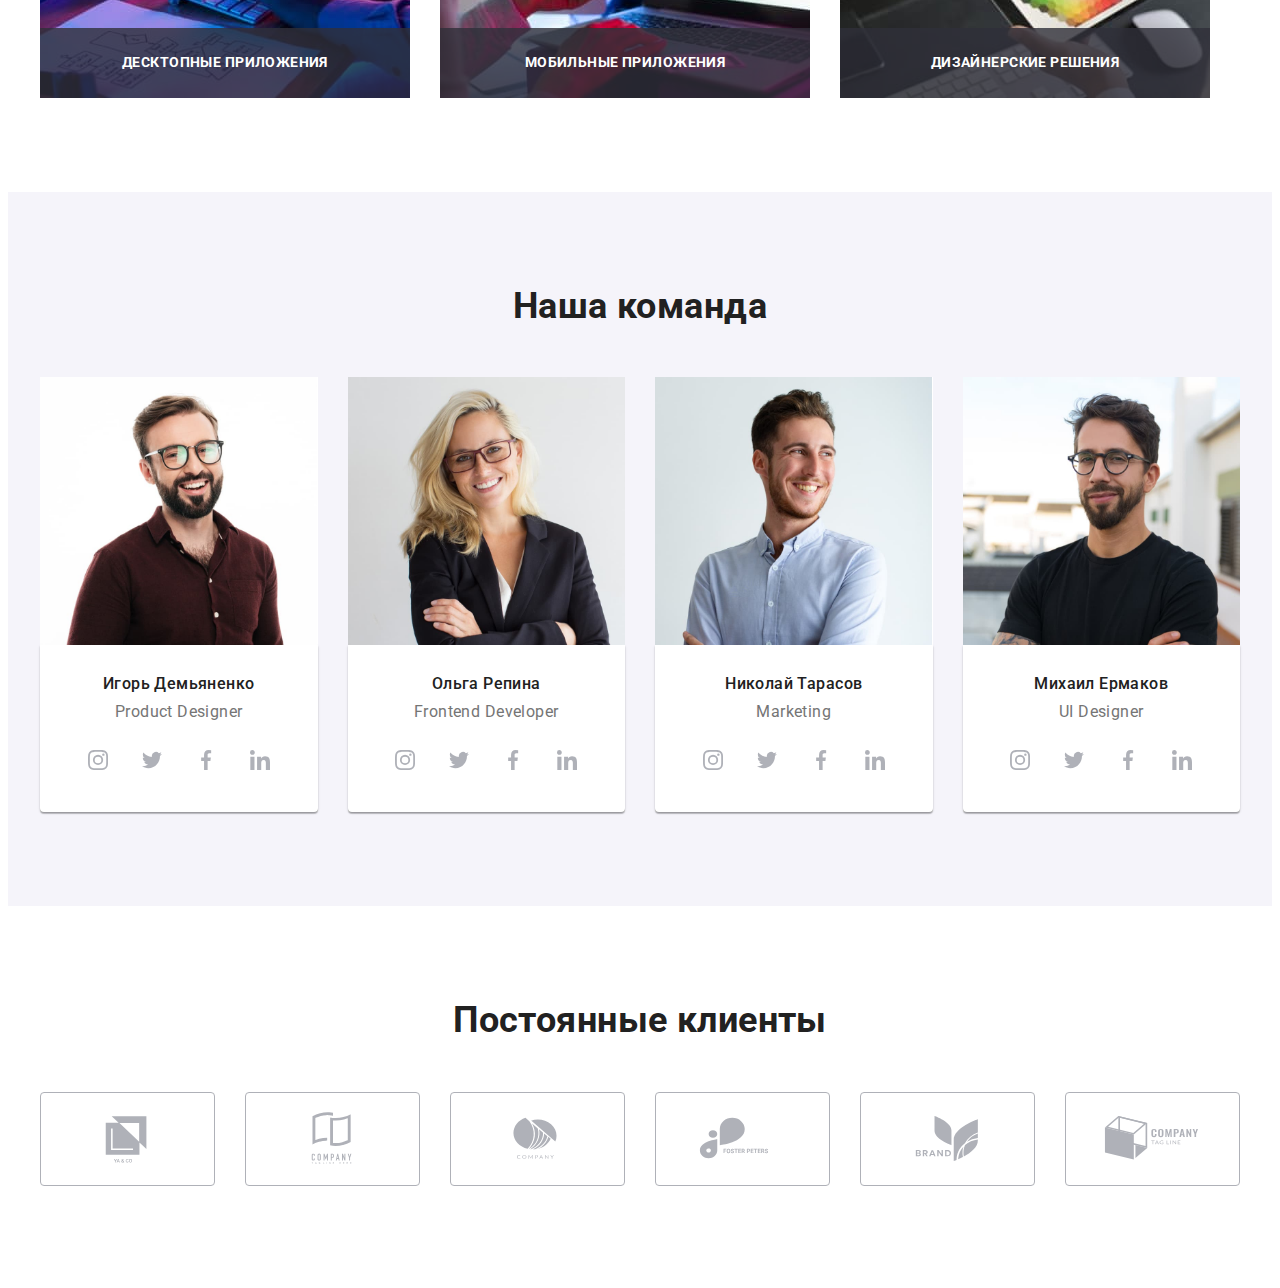
==== commit fa131f4f: "Add responsive images in project and hero" ====
--- a/index.html
+++ b/index.html
@@ -139,26 +139,43 @@
         
         <!--Проекты-->
         
-        <!-- <section class="section section--projects">
+        <section class="section section--projects">
             <div class="container">
             <h2 class="projects-section__title page-title">Чем мы занимаемся</h2>
             <ul class="projects-section__list projects">
                 <li class="projects-section__item">
-                    <img src="./images/img1.jpg" alt="человек печатает код" width="370" class="image">
+                    <img class="image" srcset="
+                                ./images/about-img1.jpg    1x,
+                                ./images/about-img1@2x.jpg 2x
+                                " src="./images/about-img1.jpg" alt="человек печатает код" 
+                                width="370"
+                                height="294" />
                     <p class="projects-section__text">Десктопные приложения</p>
                 </li>
                 <li class="projects-section__item">
-                    <img src="./images/img2.jpg" alt="девушка смотрит в телефон рядом с компьютером" width="370" class="image">
+                    <img class="image" srcset="
+                                    ./images/about-img2.jpg    1x,
+                                    ./images/about-img2@2x.jpg 2x
+                                    " src="./images/about-img2.jpg"
+                                    alt="девушка смотрит в телефон рядом с компьютером"
+                                    width="370" 
+                                    height="294" />
                     <p class="projects-section__text">Мобильные приложения</p>
                     
                 </li>
                 <li class="projects-section__item">
-                    <img src="./images/img3.jpg" alt="разаработка в планшете" width="370" class="image">
+                    <img class="image" srcset="
+                                    ./images/about-img3.jpg    1x,
+                                    ./images/about-img3@2x.jpg 2x
+                                    " src="./images/about-img3.jpg"
+                                    alt="разаработка в планшете, на экране которого цветовая палитра" 
+                                    width="370" 
+                                    height="294" />
                     <p class="projects-section__text">Дизайнерские решения</p>
                 </li>
             </ul>
             </div>
-        </section> -->
+        </section>
         
         <!--Команда-->
         
--- a/css/main.min.css
+++ b/css/main.min.css
@@ -1 +1 @@
-h1,h2,h3,h4,h5,h6,p,ul{margin:0;padding:0;list-style:none}.socials__link,.logo--footer,.logo,.cards__link,.footer__link,.examples__link,.links,.navigation__link,.contact-list__link{text-decoration:none}.social__list,.projects-section__list,.filter-btn__list,.cards__list,.footer__list,.examples__list,.team__list,.navigation__list{list-style:none}.image{display:block;max-width:100%;height:auto}.is-hidden{position:absolute;white-space:nowrap;width:1px;height:1px;overflow:hidden;border:0;padding:0;clip:rect(0 0 0 0);-webkit-clip-path:inset(50%);clip-path:inset(50%);margin:-1px}body{padding-top:80px;color:#fff;background-color:#fff;font-family:"Roboto",sans-serif;font-size:14px;letter-spacing:.03em}.section{padding-top:94px;padding-bottom:94px}.section--team{background-color:#f5f4fa}.section--projects{padding-top:0px}.page-header{position:fixed;width:100%;top:0;z-index:1;margin:0 auto;border-bottom:1px solid #ececec;background-color:#fff}.navigation{display:flex;text-align:center}.navigation__list{display:flex;align-items:center;justify-content:center;align-items:baseline;margin-left:auto}.navigation__item:not(:last-child){margin-right:50px}.navigation__link,.contact-list__link{display:inline-block;padding-bottom:32px;padding-top:32px}.navigation__link::after{content:"";display:flex;position:absolute;opacity:0;width:100%;height:4px;bottom:-1px;border-radius:2px;background-color:#2196f3;transition:opacity 250ms cubic-bezier(0.4, 0, 0.2, 1),background-color 250ms cubic-bezier(0.4, 0, 0.2, 1)}.navigation__link{display:block;position:relative;color:#212121}.navigation__link--current:hover::after,.navigation__link--current:focus::after{content:"";opacity:1}.navigation__link--current::after{opacity:1}.navigation__link--current{position:relative;color:#2196f3}.links{display:flex;align-items:center;font-weight:500;line-height:1.14em;letter-spacing:.02em;transition:color 250ms cubic-bezier(0.4, 0, 0.2, 1)}.links:hover,.links:focus{color:#2196f3}.contacts__thumb{display:flex}.hero-section{display:flex;align-items:center;text-align:center;max-width:480px;min-height:400px;margin-left:auto;margin-right:auto;background-color:#2f303a;background-image:linear-gradient(to right, rgba(47, 48, 58, 0.4), rgba(47, 48, 58, 0.4)),url(../images/hero-mobile-img.jpg);background-repeat:no-repeat;background-position:center;background-size:cover}@media screen and (min-width: 1200px){.hero-section{min-height:600px}}@media(min-device-pixel-ratio: 2),(-webkit-min-device-pixel-ratio: 2),(min-resolution: 192dpi),(min-resolution: 2dppx){.hero-section{background-image:url(../images/hero-mobile-img@2x.jpg)}}@media screen and (min-width: 481px){.hero-section{max-width:768px;background-image:linear-gradient(to right, rgba(47, 48, 58, 0.4), rgba(47, 48, 58, 0.4)),url("../images/hero-tablet-img.jpg")}}@media screen and (min-width: 481px)and (min-device-pixel-ratio: 2),screen and (min-width: 481px)and (-webkit-min-device-pixel-ratio: 2),screen and (min-width: 481px)and (min-resolution: 192dpi),screen and (min-width: 481px)and (min-resolution: 2dppx){.hero-section{background-image:url("../images/hero-tablet-img@2x.jpg")}}@media screen and (min-width: 769px){.hero-section{max-width:1600px;background-image:linear-gradient(to right, rgba(47, 48, 58, 0.4), rgba(47, 48, 58, 0.4)),url("../images/hero-desktop-img.jpg")}}@media screen and (min-width: 769px)and (min-device-pixel-ratio: 2),screen and (min-width: 769px)and (-webkit-min-device-pixel-ratio: 2),screen and (min-width: 769px)and (min-resolution: 192dpi),screen and (min-width: 769px)and (min-resolution: 2dppx){.hero-section{background-image:url("../images/hero-desktop-img@2x.jpg")}}.hero__title{font-weight:900;font-size:26px;line-height:1.62em;letter-spacing:.06em;margin-top:0;padding:0;text-transform:uppercase;margin-bottom:30px;color:#fff}@media screen and (min-width: 1200px){.hero__title{font-size:44px;line-height:1.36}}.modal-backdrop{position:fixed;top:0;left:0;width:100vw;height:100vh;z-index:2;opacity:1;background-color:rgba(0,0,0,.2);transition:opacity 250ms cubic-bezier(0.4, 0, 0.2, 1),visibility 250ms}.modal-backdrop--is-hidden{visibility:hidden;opacity:0;pointer-events:none}.modal{position:absolute;top:50%;left:50%;width:528px;min-height:581px;background-color:#fff;box-shadow:0px 1px 3px rgba(0,0,0,.12),0px 1px 1px rgba(0,0,0,.14),0px 2px 1px rgba(0,0,0,.2);border-radius:4px;padding:40px;transform:translate(-50%, -50%) rotate(0) scale(1);transition:250ms}.modal-backdrop>.modal{transform:scale(1) translate(-50%, -50%)}.modal-btn__close{display:flex;align-items:center;justify-content:center;cursor:pointer;position:absolute;top:8px;right:8px;width:30px;height:30px;padding:0;background-color:transparent;border-radius:50%;border:1px solid rgba(0,0,0,.1);transition:fill 250ms cubic-bezier(0.4, 0, 0.2, 1),transform 250ms ease-in-out,border-color 250ms cubic-bezier(0.4, 0, 0.2, 1)}.modal-btn__close:hover,.modal-btn__close:focus{fill:#2196f3;transform:rotate(90deg)}@media screen and (min-width: 768px){.feature__list{display:flex;flex-wrap:wrap;margin:-15px}}@media screen and (max-width: 767px){.feature__item{text-align:left}.feature__item:not(:last-child){margin-bottom:30px}}@media screen and (min-width: 768px){.feature__item{flex-basis:calc(100% / 2 - 30px);margin:15px}}@media screen and (min-width: 1200px){.feature__item{flex-basis:calc(100% / 4 - 30px)}}.feature__thumb{display:flex;align-items:center;justify-content:center;width:100%;min-height:120px;margin-bottom:30px;border-radius:4px;background-color:#f5f4fa}.feature__title{font-size:14px;line-height:1.14;letter-spacing:.03em;text-transform:uppercase;margin:0 0 10px 0;color:#212121}@media screen and (max-width: 767px){.feature__title{text-align:center}}.feature__text{font-size:14px;line-height:1.71;letter-spacing:.03em;color:#757575}@media screen and (min-width: 768px){.team__list{display:flex;flex-wrap:wrap;justify-content:space-around;margin:-15px}}.team__item{max-width:450px;margin:0 auto;background-color:#fff}@media screen and (max-width: 767px){.team__item:not(:last-child){margin-bottom:30px}}@media screen and (min-width: 768px){.team__item{flex-basis:calc(100% / 2 - 30px);margin:15px}}@media screen and (min-width: 1200px){.team__item{flex-basis:calc(100% / 4 - 30px)}}.team__content{padding-top:30px;padding-bottom:24px;box-shadow:0px 1px 3px rgba(0,0,0,.12),0px 1px 1px rgba(0,0,0,.14),0px 2px 1px rgba(0,0,0,.2);border-radius:0px 0px 4px 4px}@media screen and (min-width: 1200px){.team__content{padding:30px 32px}}.team__subtitle{font-weight:500;font-size:16px;line-height:1.18em;text-align:center;margin-bottom:10px;color:#212121}.team__text{font-size:16px;line-height:1.18em;text-align:center;margin-bottom:16px;color:#757575}.examples__list{display:flex;flex-wrap:wrap;margin:-15px}.examples__item{width:calc(100% / 2 - 30px);margin:15px}@media screen and (min-width: 768px){.examples__item{width:calc(100% / 3 - 30px)}}@media screen and (min-width: 1200px){.examples__item{width:calc(100% / 6 - 30px)}}.examples__link{display:flex;justify-content:center;align-items:center;flex-basis:210px;height:92px;border:1px solid #afb1b8;border-radius:4px;fill:#afb1b8;transition:fill 250ms cubic-bezier(0.4, 0, 0.2, 1),border-color 250ms cubic-bezier(0.4, 0, 0.2, 1)}.examples__link:hover,.examples__link:focus{fill:#2196f3;border-color:#2196f3}.footer{padding:60px 0;background-color:#2f303a}.address-container{margin-right:70px}.footer__item:not(:last-child){margin-bottom:9px}.footer__link{font-style:normal;line-height:1.71em;color:rgba(255,255,255,.6);transition:color 250ms cubic-bezier(0.4, 0, 0.2, 1)}.footer__link:hover,.footer__link:focus,.footer__link--current:hover,.footer__link--current:focus{color:#2196f3}.footer__link--current{line-height:1.71em;color:#fff;transition:color 250ms cubic-bezier(0.4, 0, 0.2, 1)}.cards__list{display:flex;flex-wrap:wrap;background-color:#fff}.cards__item{width:370px;margin-right:30px;margin-bottom:30px}.cards__item:nth-child(3n){margin-right:0}.cards__item:nth-last-child(-n+3){margin-bottom:0}.cards__link{display:block;transition:box-shadow 250ms cubic-bezier(0.4, 0, 0.2, 1)}.cards__link:hover,.cards__link:focus{transform:translateY(0);border:1px solid #eee;box-sizing:border-box;box-shadow:0px 1px 1px rgba(0,0,0,.12),0px 4px 4px rgba(0,0,0,.06),1px 4px 6px rgba(0,0,0,.16)}.cards__title{font-weight:700;font-size:18px;line-height:2em;margin-bottom:4px;letter-spacing:.06em;color:#212121}.cards__text{font-weight:400;font-size:16px;line-height:1.87;color:#757575}.card-content{padding:20px 24px;border-right:1px solid #eee;border-bottom:1px solid #eee;border-left:1px solid #eee}.contact-list{display:inline-flex;justify-content:center;align-items:center;margin-left:auto}.contact-list__item{display:flex;text-align:center}.contact-list__item:not(:last-child){margin-right:50px}.contact-list__link{display:flex;align-items:center;font-weight:500;line-height:1.14em;letter-spacing:.02em;color:#757575;transition:color 250ms cubic-bezier(0.4, 0, 0.2, 1)}.contact-list__icon{fill:#757575;margin-right:10px;fill:currentColor}.link.current:hover::after,.link.current:focus::after{opacity:1}.button{display:inline-flex;padding:10px 32px;font-weight:700;font-size:16px;line-height:1.87em;align-items:center;letter-spacing:.06em;cursor:pointer;color:#fff;background:#2196f3;box-shadow:0px 4px 4px rgba(0,0,0,.15);border-radius:4px;border:0}.button--footer{display:inline-flex;padding:10px 28px;margin-left:12px}.button--filters{font-weight:500;line-height:1.62em;font-family:inherit;text-align:center;padding:6px 22px;border:none;background-color:#f5f4fa;color:#212121;transition:color 250ms cubic-bezier(0.4, 0, 0.2, 1),background-color 250ms cubic-bezier(0.4, 0, 0.2, 1),box-shadow 250ms cubic-bezier(0.4, 0, 0.2, 1)}.button--filters:hover,.button--filters:focus{background-color:#2196f3;color:#fff;box-shadow:0px 3px 1px rgba(0,0,0,.1),0px 1px 2px rgba(0,0,0,.08),0px 2px 2px rgba(0,0,0,.12);border-radius:4px}.button--filters--current{box-shadow:0px 3px 1px rgba(0,0,0,.1),0px 1px 2px rgba(0,0,0,.08),0px 2px 2px rgba(0,0,0,.12);border-radius:4px;background-color:#2196f3;color:#fff}.filter-btn__list{display:flex;justify-content:center;margin-bottom:50px}.filter-btn__items:not(:last-child){margin-right:8px}.filter-btn__button:hover,.filter-btn__button:focus{background-color:#2196f3;color:#fff;box-shadow:0px 3px 1px rgba(0,0,0,.1),0px 1px 2px rgba(0,0,0,.08),0px 2px 2px rgba(0,0,0,.12);border-radius:4px}.filter-btn__button--current{box-shadow:0px 3px 1px rgba(0,0,0,.1),0px 1px 2px rgba(0,0,0,.08),0px 2px 2px rgba(0,0,0,.12);border-radius:4px;background-color:#2196f3;color:#fff}.hero__button .hero__button:hover,.hero__button .hero__button:focus{color:#fff}.feedback-submit__btn{justify-content:center;font-family:inherit;min-width:200px;height:50px;margin:0 auto;padding:0}.logo{font-family:"Raleway",sans-serif;font-weight:700;font-size:26px;line-height:1.19em;padding-bottom:25px;padding-top:24px;margin-right:94px;color:#2196f3}.logo--header{color:#000}.logo--footer{font-family:"Raleway",sans-serif;font-weight:700;font-size:26px;line-height:1.19em;display:block;margin-bottom:20px;color:#2196f3}.logo--accent{color:#fff}.projects-section{padding-top:0px}.projects-section__title,.page-title{font-weight:700;font-size:36px;line-height:1.16em;text-align:center;margin-bottom:50px;color:#212121}@media screen and (max-width: 1199px){.projects-section__title,.page-title{margin-bottom:30px}}.projects-section__list{display:flex;margin-top:0;margin-left:0}.projects-section__item:not(:last-child){margin-right:30px}.projects-section__item{position:relative}.projects-section__item:not(:last-child){margin-right:30px}.projects-section__text{position:absolute;display:flex;width:100%;height:70px;font-weight:700;line-height:1.14;text-align:center;left:0;bottom:0;justify-content:center;align-items:center;text-transform:uppercase;background-color:rgba(47,48,58,.8);color:#fff}.social__thumb{display:block;margin-right:auto;width:206px;height:80px}.social__list{display:flex;justify-content:center}.social__item:not(:last-child){margin-right:10px}.social__icon{fill:#fff;fill:currentColor}.social__text,.form__text{display:block;font-size:14px;line-height:1.14;margin-bottom:20px;text-transform:uppercase}.socials__link{display:flex;justify-content:center;align-items:center;width:44px;height:44px;border-radius:50%;color:#afb1b8;transition:background-color 250ms cubic-bezier(0.4, 0, 0.2, 1),fill 250ms cubic-bezier(0.4, 0, 0.2, 1)}.socials__link--footer{background-color:rgba(255,255,255,.1);color:#fff}.socials__link:hover,.socials__link:focus{background-color:#2196f3}.socials__link--team{fill:#fff;color:#afb1b8;transition:background-color 250ms cubic-bezier(0.4, 0, 0.2, 1),fill 250ms cubic-bezier(0.4, 0, 0.2, 1)}.socials__link--team:hover,.socials__link--team:focus{background-color:#2196f3;color:#fff;transition:color}.form__thumb{display:flex}.form__input{padding:15px 16px;color:rgba(255,255,255,.6);width:358px;height:50px;filter:drop-shadow(0px 4px 4px rgba(0, 0, 0, 0.15));background-color:#2f303a;border:1px solid rgba(255,255,255,.3);border-radius:4px;transition:border 250ms cubic-bezier(0.4, 0, 0.2, 1)}.form__input:focus{border-color:#2196f3}.form__icon--send{margin-left:10px;align-items:center;fill:currentColor}.cards-overlay{position:relative;overflow:hidden}.cards-overlay__text{position:absolute;top:0;left:0;width:100%;height:100%;padding:63px 24px;font-weight:400;font-size:18px;line-height:1.56em;color:#fff;background-color:rgba(33,150,243,.9);transform:translateY(101%);transition:transform 250ms cubic-bezier(0.4, 0, 0.2, 1)}.cards__link:hover .cards-overlay__text,.cards__link:focus .cards-overlay__text{transform:translateY(0)}.feedback{display:flex;flex-direction:column}.feedback-text{font-weight:700;font-size:20px;line-height:1.15;text-align:center;margin-bottom:12px;color:#212121}input:-webkit-autofill,input:-webkit-autofill:hover,input:-webkit-autofill:focus,input:-webkit-autofill:active{-webkit-transition:background-color 5000s ease-in-out 0s;transition:background-color 5000s ease-in-out 0s;-webkit-box-shadow:0 0 0px 1000px #fff inset}.feedback-label{position:relative;display:block;margin-bottom:10px}.feedback-label__text{display:block;font-weight:400;font-size:12px;line-height:1.16;color:#757575;letter-spacing:.01em;margin-bottom:4px}.feedback-label__icon{position:absolute;top:0;left:0;transform:translate(12px, 28px);width:18px;height:18px;transition:fill 250ms cubic-bezier(0.4, 0, 0.2, 1)}.feedback-label:hover>.feedback-label__icon{fill:#2196f3;border-color:#2196f3}.feedback-label:focus-within>.feedback-label__icon{fill:#2196f3;border-color:#2196f3}.feedback-label__input{display:block;width:100%;height:40px;padding-left:42px;border:1px solid rgba(33,33,33,.2);border-radius:4px;outline:none;background-color:transparent;transition:fill 250ms fill cubic-bezier(0.4, 0, 0.2, 1),border 250ms border cubic-bezier(0.4, 0, 0.2, 1)}.feedback-label:hover>.feedback-label__input{fill:#2196f3;border-color:#2196f3;outline:-webkit-focus-ring-color auto 0px}.feedback-label:focus-within>.feedback-label__input{fill:#2196f3;border-color:#2196f3;outline:-webkit-focus-ring-color auto 0px}.feedback-label__textarea{display:block;resize:none;width:100%;height:120px;border:1px solid rgba(33,33,33,.2);border-radius:4px;padding:12px 16px;transition:border 250ms border cubic-bezier(0.4, 0, 0.2, 1)}.feedback-label__textarea:focus-visible,.feedback-label__textarea:focus{border:1px solid #2196f3;outline:-webkit-focus-ring-color auto 0px}.feedback-label__textarea::-moz-placeholder{font-weight:400;font-size:12px;line-height:1.16;letter-spacing:.01em;color:rgba(117,117,117,.5)}.feedback-label__textarea:-ms-input-placeholder{font-weight:400;font-size:12px;line-height:1.16;letter-spacing:.01em;color:rgba(117,117,117,.5)}.feedback-label__textarea::placeholder{font-weight:400;font-size:12px;line-height:1.16;letter-spacing:.01em;color:rgba(117,117,117,.5)}.feedback-label--textarea{margin-bottom:20px}.feedback-checkbox{display:flex;align-items:center;justify-content:center;border-radius:2px;margin-bottom:30px;margin-right:8px}.feedback-checkbox__policy{position:absolute;white-space:nowrap;width:1px;height:1px;overflow:hidden;border:0;padding:0;clip:rect(0 0 0 0);-webkit-clip-path:inset(50%);clip-path:inset(50%);margin:-1px}.feedback-checkbox__icon--check:hover,.feedback-checkbox__policy:focus+.feedback-checkbox__icon--check{border-color:#2196f3}.feedback-checkbox__icon--check{margin-right:7px;width:16px;height:15px;cursor:pointer;border:2px solid #212121;border-radius:2px;fill:#fff;background-color:#fff;transition-property:background-color,border;transition-duration:250ms;transition-timing-function:cubic-bezier(0.4, 0, 0.2, 1)}.feedback-checkbox__policy:checked+.feedback-checkbox__icon--check{margin-right:7px;width:16px;height:15px;border:2px solid transparent;border-radius:2px;background-color:#2196f3;border:none}.modal-label:last-of-type:focus-within{outline:1px solid #2196f3}.feedback-checkbox__contract{font-weight:400;font-size:14px;line-height:1.71;-webkit-text-decoration-line:underline;text-decoration-line:underline;-webkit-text-decoration-skip-ink:none;text-decoration-skip-ink:none;color:#2196f3}.feedback-checkbox__text{font-weight:400;font-size:14px;line-height:1.71;letter-spacing:.03em;color:#757575}.container{width:100%;margin-left:auto;margin-right:auto;padding-left:15px;padding-right:15px}.container--footer{display:flex;align-items:baseline}.container--hero{display:flex;max-width:696px}.container--header{display:flex;align-items:center}@media screen and (min-width: 480px){.container{width:450px}}@media screen and (min-width: 768px){.container{width:768px}}@media screen and (min-width: 1200px){.container{width:1200px}}/*# sourceMappingURL=main.min.css.map */+h1,h2,h3,h4,h5,h6,p,ul{margin:0;padding:0;list-style:none}.socials__link,.logo--footer,.logo,.cards__link,.footer__link,.examples__link,.links,.navigation__link,.contact-list__link{text-decoration:none}.social__list,.projects-section__list,.filter-btn__list,.cards__list,.footer__list,.examples__list,.team__list,.navigation__list{list-style:none}.image{display:block;max-width:100%;height:auto}.is-hidden{position:absolute;white-space:nowrap;width:1px;height:1px;overflow:hidden;border:0;padding:0;clip:rect(0 0 0 0);-webkit-clip-path:inset(50%);clip-path:inset(50%);margin:-1px}body{padding-top:80px;color:#fff;background-color:#fff;font-family:"Roboto",sans-serif;font-size:14px;letter-spacing:.03em}.section{padding-top:94px;padding-bottom:94px}.section--team{background-color:#f5f4fa}.section--projects{padding-top:0px}@media screen and (max-width: 1199px){.section--projects{display:none}}.page-header{position:fixed;width:100%;top:0;z-index:1;margin:0 auto;border-bottom:1px solid #ececec;background-color:#fff}.navigation{display:flex;text-align:center}.navigation__list{display:flex;align-items:center;justify-content:center;align-items:baseline;margin-left:auto}.navigation__item:not(:last-child){margin-right:50px}.navigation__link,.contact-list__link{display:inline-block;padding-bottom:32px;padding-top:32px}.navigation__link::after{content:"";display:flex;position:absolute;opacity:0;width:100%;height:4px;bottom:-1px;border-radius:2px;background-color:#2196f3;transition:opacity 250ms cubic-bezier(0.4, 0, 0.2, 1),background-color 250ms cubic-bezier(0.4, 0, 0.2, 1)}.navigation__link{display:block;position:relative;color:#212121}.navigation__link--current:hover::after,.navigation__link--current:focus::after{content:"";opacity:1}.navigation__link--current::after{opacity:1}.navigation__link--current{position:relative;color:#2196f3}.links{display:flex;align-items:center;font-weight:500;line-height:1.14em;letter-spacing:.02em;transition:color 250ms cubic-bezier(0.4, 0, 0.2, 1)}.links:hover,.links:focus{color:#2196f3}.contacts__thumb{display:flex}.hero-section{align-items:center;text-align:center;max-width:480px;min-height:400px;margin-left:auto;margin-right:auto;background-color:#2f303a;background-image:linear-gradient(to right, rgba(47, 48, 58, 0.4), rgba(47, 48, 58, 0.4)),url(../images/hero-mobile-img.jpg);background-repeat:no-repeat;background-position:center;background-size:cover}@media screen and (min-width: 1200px){.hero-section{min-height:600px}}@media(min-device-pixel-ratio: 2),(-webkit-min-device-pixel-ratio: 2),(min-resolution: 192dpi),(min-resolution: 2dppx){.hero-section{background-image:url(../images/hero-mobile-img@2x.jpg)}}@media screen and (min-width: 481px){.hero-section{max-width:768px;background-image:linear-gradient(to right, rgba(47, 48, 58, 0.4), rgba(47, 48, 58, 0.4)),url("../images/hero-tablet-img.jpg")}}@media screen and (min-width: 481px)and (min-device-pixel-ratio: 2),screen and (min-width: 481px)and (-webkit-min-device-pixel-ratio: 2),screen and (min-width: 481px)and (min-resolution: 192dpi),screen and (min-width: 481px)and (min-resolution: 2dppx){.hero-section{background-image:url("../images/hero-tablet-img@2x.jpg")}}@media screen and (min-width: 769px){.hero-section{max-width:1600px;background-image:linear-gradient(to right, rgba(47, 48, 58, 0.4), rgba(47, 48, 58, 0.4)),url("../images/hero-desktop-img.jpg")}}@media screen and (min-width: 769px)and (min-device-pixel-ratio: 2),screen and (min-width: 769px)and (-webkit-min-device-pixel-ratio: 2),screen and (min-width: 769px)and (min-resolution: 192dpi),screen and (min-width: 769px)and (min-resolution: 2dppx){.hero-section{background-image:url("../images/hero-desktop-img@2x.jpg")}}.hero__title{font-weight:900;font-size:26px;line-height:1.62em;letter-spacing:.06em;margin-top:0;padding:0;text-transform:uppercase;margin-bottom:30px;color:#fff}@media screen and (min-width: 1200px){.hero__title{font-size:44px;line-height:1.36}}.modal-backdrop{position:fixed;top:0;left:0;width:100vw;height:100vh;z-index:2;opacity:1;background-color:rgba(0,0,0,.2);transition:opacity 250ms cubic-bezier(0.4, 0, 0.2, 1),visibility 250ms}.modal-backdrop--is-hidden{visibility:hidden;opacity:0;pointer-events:none}.modal{position:absolute;top:50%;left:50%;width:528px;min-height:581px;background-color:#fff;box-shadow:0px 1px 3px rgba(0,0,0,.12),0px 1px 1px rgba(0,0,0,.14),0px 2px 1px rgba(0,0,0,.2);border-radius:4px;padding:40px;transform:translate(-50%, -50%) rotate(0) scale(1);transition:250ms}.modal-backdrop>.modal{transform:scale(1) translate(-50%, -50%)}.modal-btn__close{display:flex;align-items:center;justify-content:center;cursor:pointer;position:absolute;top:8px;right:8px;width:30px;height:30px;padding:0;background-color:transparent;border-radius:50%;border:1px solid rgba(0,0,0,.1);transition:fill 250ms cubic-bezier(0.4, 0, 0.2, 1),transform 250ms ease-in-out,border-color 250ms cubic-bezier(0.4, 0, 0.2, 1)}.modal-btn__close:hover,.modal-btn__close:focus{fill:#2196f3;transform:rotate(90deg)}@media screen and (min-width: 768px){.feature__list{display:flex;flex-wrap:wrap;margin:-15px}}@media screen and (max-width: 767px){.feature__item{text-align:left}.feature__item:not(:last-child){margin-bottom:30px}}@media screen and (min-width: 768px){.feature__item{flex-basis:calc(100% / 2 - 30px);margin:15px}}@media screen and (min-width: 1200px){.feature__item{flex-basis:calc(100% / 4 - 30px)}}.feature__thumb{display:flex;align-items:center;justify-content:center;width:100%;min-height:120px;margin-bottom:30px;border-radius:4px;background-color:#f5f4fa}.feature__title{font-size:14px;line-height:1.14;letter-spacing:.03em;text-transform:uppercase;margin:0 0 10px 0;color:#212121}@media screen and (max-width: 767px){.feature__title{text-align:center}}.feature__text{font-size:14px;line-height:1.71;letter-spacing:.03em;color:#757575}@media screen and (min-width: 768px){.team__list{display:flex;flex-wrap:wrap;justify-content:space-around;margin:-15px}}.team__item{max-width:450px;margin:0 auto;background-color:#fff}@media screen and (max-width: 767px){.team__item:not(:last-child){margin-bottom:30px}}@media screen and (min-width: 768px){.team__item{flex-basis:calc(100% / 2 - 30px);margin:15px}}@media screen and (min-width: 1200px){.team__item{flex-basis:calc(100% / 4 - 30px)}}.team__content{padding-top:30px;padding-bottom:24px;box-shadow:0px 1px 3px rgba(0,0,0,.12),0px 1px 1px rgba(0,0,0,.14),0px 2px 1px rgba(0,0,0,.2);border-radius:0px 0px 4px 4px}@media screen and (min-width: 1200px){.team__content{padding:30px 32px}}.team__subtitle{font-weight:500;font-size:16px;line-height:1.18em;text-align:center;margin-bottom:10px;color:#212121}.team__text{font-size:16px;line-height:1.18em;text-align:center;margin-bottom:16px;color:#757575}.examples__list{display:flex;flex-wrap:wrap;margin:-15px}.examples__item{width:calc(100% / 2 - 30px);margin:15px}@media screen and (min-width: 768px){.examples__item{width:calc(100% / 3 - 30px)}}@media screen and (min-width: 1200px){.examples__item{width:calc(100% / 6 - 30px)}}.examples__link{display:flex;justify-content:center;align-items:center;flex-basis:210px;height:92px;border:1px solid #afb1b8;border-radius:4px;fill:#afb1b8;transition:fill 250ms cubic-bezier(0.4, 0, 0.2, 1),border-color 250ms cubic-bezier(0.4, 0, 0.2, 1)}.examples__link:hover,.examples__link:focus{fill:#2196f3;border-color:#2196f3}.footer{padding:60px 0;background-color:#2f303a}.address-container{margin-right:70px}.footer__item:not(:last-child){margin-bottom:9px}.footer__link{font-style:normal;line-height:1.71em;color:rgba(255,255,255,.6);transition:color 250ms cubic-bezier(0.4, 0, 0.2, 1)}.footer__link:hover,.footer__link:focus,.footer__link--current:hover,.footer__link--current:focus{color:#2196f3}.footer__link--current{line-height:1.71em;color:#fff;transition:color 250ms cubic-bezier(0.4, 0, 0.2, 1)}.cards__list{display:flex;flex-wrap:wrap;background-color:#fff}.cards__item{width:370px;margin-right:30px;margin-bottom:30px}.cards__item:nth-child(3n){margin-right:0}.cards__item:nth-last-child(-n+3){margin-bottom:0}.cards__link{display:block;transition:box-shadow 250ms cubic-bezier(0.4, 0, 0.2, 1)}.cards__link:hover,.cards__link:focus{transform:translateY(0);border:1px solid #eee;box-sizing:border-box;box-shadow:0px 1px 1px rgba(0,0,0,.12),0px 4px 4px rgba(0,0,0,.06),1px 4px 6px rgba(0,0,0,.16)}.cards__title{font-weight:700;font-size:18px;line-height:2em;margin-bottom:4px;letter-spacing:.06em;color:#212121}.cards__text{font-weight:400;font-size:16px;line-height:1.87;color:#757575}.card-content{padding:20px 24px;border-right:1px solid #eee;border-bottom:1px solid #eee;border-left:1px solid #eee}.contact-list{display:inline-flex;justify-content:center;align-items:center;margin-left:auto}.contact-list__item{display:flex;text-align:center}.contact-list__item:not(:last-child){margin-right:50px}.contact-list__link{display:flex;align-items:center;font-weight:500;line-height:1.14em;letter-spacing:.02em;color:#757575;transition:color 250ms cubic-bezier(0.4, 0, 0.2, 1)}.contact-list__icon{fill:#757575;margin-right:10px;fill:currentColor}.link.current:hover::after,.link.current:focus::after{opacity:1}.button{display:inline-flex;padding:10px 32px;font-weight:700;font-size:16px;line-height:1.87em;align-items:center;letter-spacing:.06em;cursor:pointer;color:#fff;background:#2196f3;box-shadow:0px 4px 4px rgba(0,0,0,.15);border-radius:4px;border:0}.button--footer{display:inline-flex;padding:10px 28px;margin-left:12px}.button--filters{font-weight:500;line-height:1.62em;font-family:inherit;text-align:center;padding:6px 22px;border:none;background-color:#f5f4fa;color:#212121;transition:color 250ms cubic-bezier(0.4, 0, 0.2, 1),background-color 250ms cubic-bezier(0.4, 0, 0.2, 1),box-shadow 250ms cubic-bezier(0.4, 0, 0.2, 1)}.button--filters:hover,.button--filters:focus{background-color:#2196f3;color:#fff;box-shadow:0px 3px 1px rgba(0,0,0,.1),0px 1px 2px rgba(0,0,0,.08),0px 2px 2px rgba(0,0,0,.12);border-radius:4px}.button--filters--current{box-shadow:0px 3px 1px rgba(0,0,0,.1),0px 1px 2px rgba(0,0,0,.08),0px 2px 2px rgba(0,0,0,.12);border-radius:4px;background-color:#2196f3;color:#fff}.filter-btn__list{display:flex;justify-content:center;margin-bottom:50px}.filter-btn__items:not(:last-child){margin-right:8px}.filter-btn__button:hover,.filter-btn__button:focus{background-color:#2196f3;color:#fff;box-shadow:0px 3px 1px rgba(0,0,0,.1),0px 1px 2px rgba(0,0,0,.08),0px 2px 2px rgba(0,0,0,.12);border-radius:4px}.filter-btn__button--current{box-shadow:0px 3px 1px rgba(0,0,0,.1),0px 1px 2px rgba(0,0,0,.08),0px 2px 2px rgba(0,0,0,.12);border-radius:4px;background-color:#2196f3;color:#fff}.hero__button .hero__button:hover,.hero__button .hero__button:focus{color:#fff}.feedback-submit__btn{justify-content:center;font-family:inherit;min-width:200px;height:50px;margin:0 auto;padding:0}.logo{font-family:"Raleway",sans-serif;font-weight:700;font-size:26px;line-height:1.19em;padding-bottom:25px;padding-top:24px;margin-right:94px;color:#2196f3}.logo--header{color:#000}.logo--footer{font-family:"Raleway",sans-serif;font-weight:700;font-size:26px;line-height:1.19em;display:block;margin-bottom:20px;color:#2196f3}.logo--accent{color:#fff}.projects-section{padding-top:0px}.projects-section__title,.page-title{font-weight:700;font-size:36px;line-height:1.16em;text-align:center;margin-bottom:50px;color:#212121}@media screen and (max-width: 1199px){.projects-section__title,.page-title{margin-bottom:30px}}.projects-section__list{display:flex;margin-top:0;margin-left:0}.projects-section__item:not(:last-child){margin-right:30px}.projects-section__item{position:relative}.projects-section__item:not(:last-child){margin-right:30px}.projects-section__text{position:absolute;display:flex;width:100%;height:70px;font-weight:700;line-height:1.14;text-align:center;left:0;bottom:0;justify-content:center;align-items:center;text-transform:uppercase;background-color:rgba(47,48,58,.8);color:#fff}.social__thumb{display:block;margin-right:auto;width:206px;height:80px}.social__list{display:flex;justify-content:center}.social__item:not(:last-child){margin-right:10px}.social__icon{fill:#fff;fill:currentColor}.social__text,.form__text{display:block;font-size:14px;line-height:1.14;margin-bottom:20px;text-transform:uppercase}.socials__link{display:flex;justify-content:center;align-items:center;width:44px;height:44px;border-radius:50%;color:#afb1b8;transition:background-color 250ms cubic-bezier(0.4, 0, 0.2, 1),fill 250ms cubic-bezier(0.4, 0, 0.2, 1)}.socials__link--footer{background-color:rgba(255,255,255,.1);color:#fff}.socials__link:hover,.socials__link:focus{background-color:#2196f3}.socials__link--team{fill:#fff;color:#afb1b8;transition:background-color 250ms cubic-bezier(0.4, 0, 0.2, 1),fill 250ms cubic-bezier(0.4, 0, 0.2, 1)}.socials__link--team:hover,.socials__link--team:focus{background-color:#2196f3;color:#fff;transition:color}.form__thumb{display:flex}.form__input{padding:15px 16px;color:rgba(255,255,255,.6);width:358px;height:50px;filter:drop-shadow(0px 4px 4px rgba(0, 0, 0, 0.15));background-color:#2f303a;border:1px solid rgba(255,255,255,.3);border-radius:4px;transition:border 250ms cubic-bezier(0.4, 0, 0.2, 1)}.form__input:focus{border-color:#2196f3}.form__icon--send{margin-left:10px;align-items:center;fill:currentColor}.cards-overlay{position:relative;overflow:hidden}.cards-overlay__text{position:absolute;top:0;left:0;width:100%;height:100%;padding:63px 24px;font-weight:400;font-size:18px;line-height:1.56em;color:#fff;background-color:rgba(33,150,243,.9);transform:translateY(101%);transition:transform 250ms cubic-bezier(0.4, 0, 0.2, 1)}.cards__link:hover .cards-overlay__text,.cards__link:focus .cards-overlay__text{transform:translateY(0)}.feedback{display:flex;flex-direction:column}.feedback-text{font-weight:700;font-size:20px;line-height:1.15;text-align:center;margin-bottom:12px;color:#212121}input:-webkit-autofill,input:-webkit-autofill:hover,input:-webkit-autofill:focus,input:-webkit-autofill:active{-webkit-transition:background-color 5000s ease-in-out 0s;transition:background-color 5000s ease-in-out 0s;-webkit-box-shadow:0 0 0px 1000px #fff inset}.feedback-label{position:relative;display:block;margin-bottom:10px}.feedback-label__text{display:block;font-weight:400;font-size:12px;line-height:1.16;color:#757575;letter-spacing:.01em;margin-bottom:4px}.feedback-label__icon{position:absolute;top:0;left:0;transform:translate(12px, 28px);width:18px;height:18px;transition:fill 250ms cubic-bezier(0.4, 0, 0.2, 1)}.feedback-label:hover>.feedback-label__icon{fill:#2196f3;border-color:#2196f3}.feedback-label:focus-within>.feedback-label__icon{fill:#2196f3;border-color:#2196f3}.feedback-label__input{display:block;width:100%;height:40px;padding-left:42px;border:1px solid rgba(33,33,33,.2);border-radius:4px;outline:none;background-color:transparent;transition:fill 250ms fill cubic-bezier(0.4, 0, 0.2, 1),border 250ms border cubic-bezier(0.4, 0, 0.2, 1)}.feedback-label:hover>.feedback-label__input{fill:#2196f3;border-color:#2196f3;outline:-webkit-focus-ring-color auto 0px}.feedback-label:focus-within>.feedback-label__input{fill:#2196f3;border-color:#2196f3;outline:-webkit-focus-ring-color auto 0px}.feedback-label__textarea{display:block;resize:none;width:100%;height:120px;border:1px solid rgba(33,33,33,.2);border-radius:4px;padding:12px 16px;transition:border 250ms border cubic-bezier(0.4, 0, 0.2, 1)}.feedback-label__textarea:focus-visible,.feedback-label__textarea:focus{border:1px solid #2196f3;outline:-webkit-focus-ring-color auto 0px}.feedback-label__textarea::-moz-placeholder{font-weight:400;font-size:12px;line-height:1.16;letter-spacing:.01em;color:rgba(117,117,117,.5)}.feedback-label__textarea:-ms-input-placeholder{font-weight:400;font-size:12px;line-height:1.16;letter-spacing:.01em;color:rgba(117,117,117,.5)}.feedback-label__textarea::placeholder{font-weight:400;font-size:12px;line-height:1.16;letter-spacing:.01em;color:rgba(117,117,117,.5)}.feedback-label--textarea{margin-bottom:20px}.feedback-checkbox{display:flex;align-items:center;justify-content:center;border-radius:2px;margin-bottom:30px;margin-right:8px}.feedback-checkbox__policy{position:absolute;white-space:nowrap;width:1px;height:1px;overflow:hidden;border:0;padding:0;clip:rect(0 0 0 0);-webkit-clip-path:inset(50%);clip-path:inset(50%);margin:-1px}.feedback-checkbox__icon--check:hover,.feedback-checkbox__policy:focus+.feedback-checkbox__icon--check{border-color:#2196f3}.feedback-checkbox__icon--check{margin-right:7px;width:16px;height:15px;cursor:pointer;border:2px solid #212121;border-radius:2px;fill:#fff;background-color:#fff;transition-property:background-color,border;transition-duration:250ms;transition-timing-function:cubic-bezier(0.4, 0, 0.2, 1)}.feedback-checkbox__policy:checked+.feedback-checkbox__icon--check{margin-right:7px;width:16px;height:15px;border:2px solid transparent;border-radius:2px;background-color:#2196f3;border:none}.modal-label:last-of-type:focus-within{outline:1px solid #2196f3}.feedback-checkbox__contract{font-weight:400;font-size:14px;line-height:1.71;-webkit-text-decoration-line:underline;text-decoration-line:underline;-webkit-text-decoration-skip-ink:none;text-decoration-skip-ink:none;color:#2196f3}.feedback-checkbox__text{font-weight:400;font-size:14px;line-height:1.71;letter-spacing:.03em;color:#757575}.container{width:100%;margin-left:auto;margin-right:auto;padding-left:15px;padding-right:15px}.container--footer{display:flex;align-items:baseline}.container--hero{max-width:360px;padding:0;text-align:center}@media screen and (min-width: 1200px){.container--hero{max-width:696px}}@media screen and (min-width: 480px){.container--hero{width:450px}}@media screen and (min-width: 768px){.container--hero{width:768px}}@media screen and (min-width: 1200px){.container--hero{width:1200px}}.container--header{display:flex;align-items:center}@media screen and (min-width: 480px){.container{width:450px}}@media screen and (min-width: 768px){.container{width:768px}}@media screen and (min-width: 1200px){.container{width:1200px}}/*# sourceMappingURL=main.min.css.map */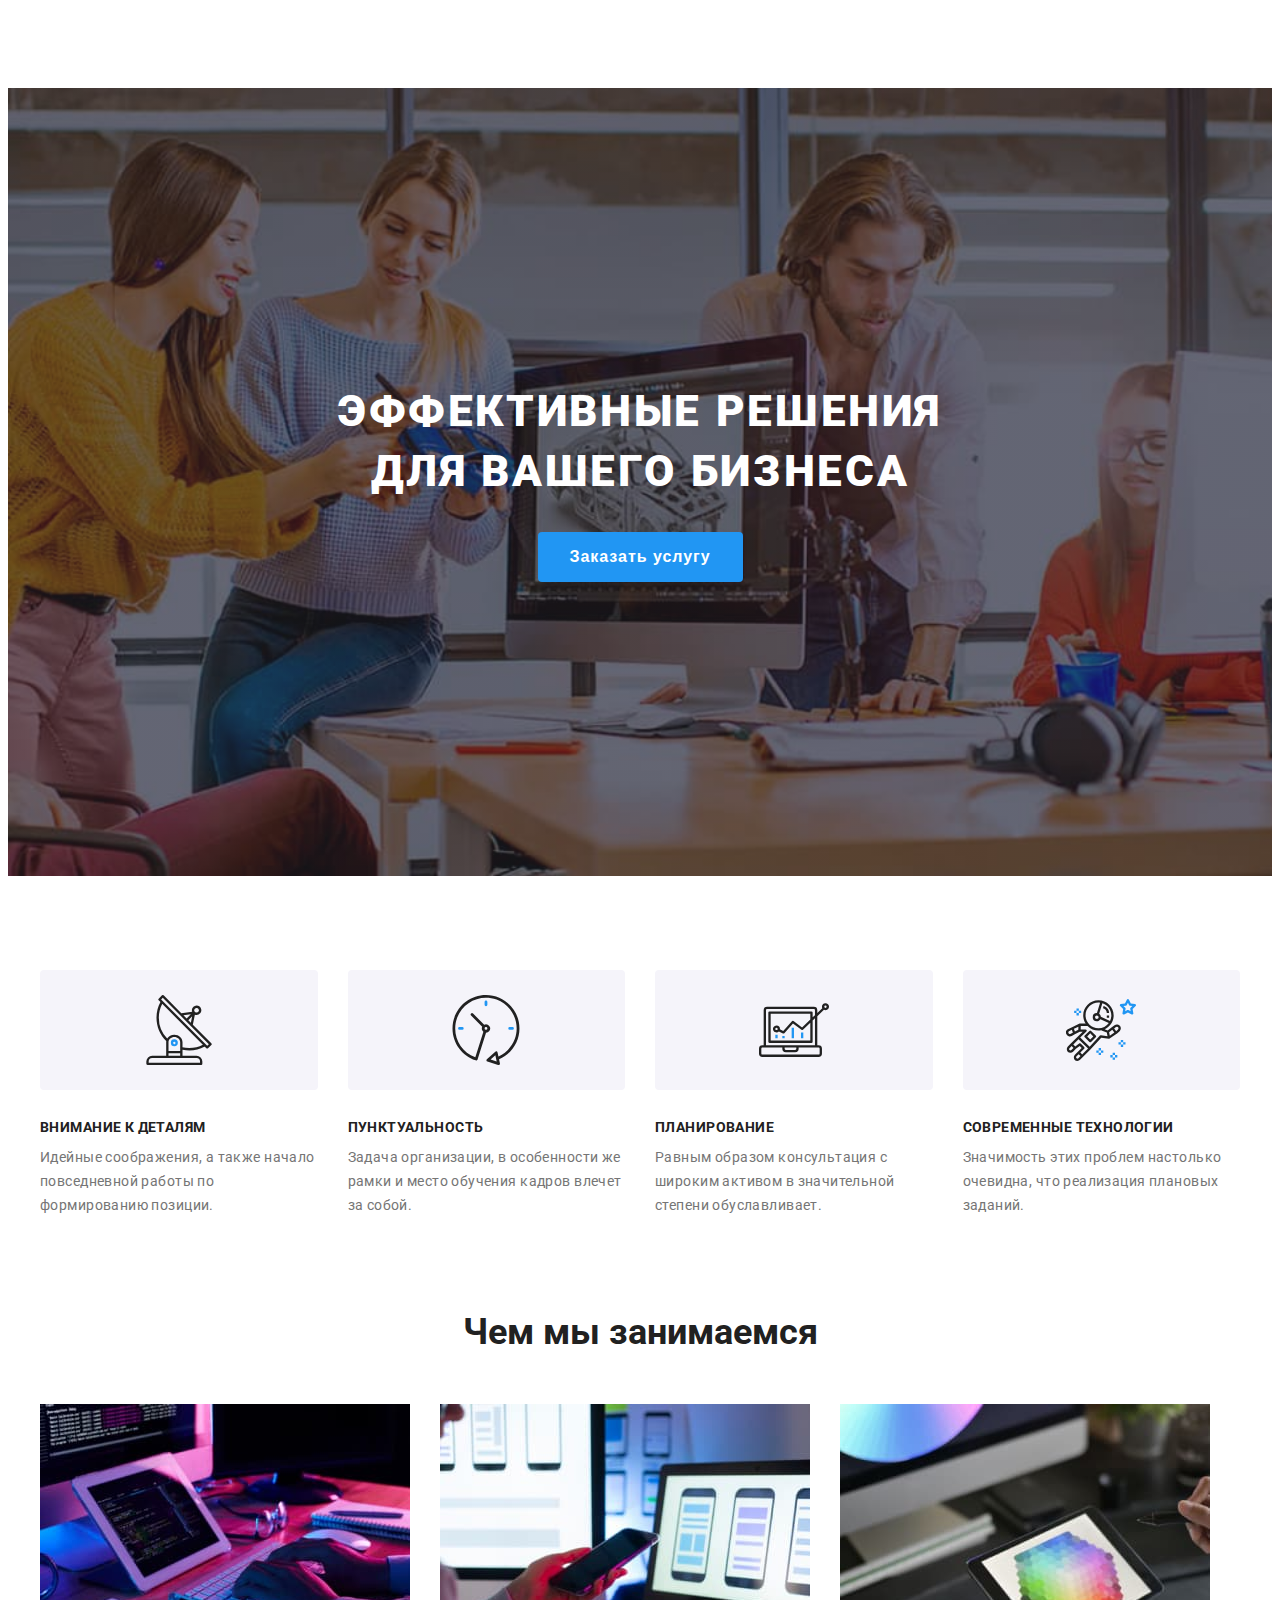
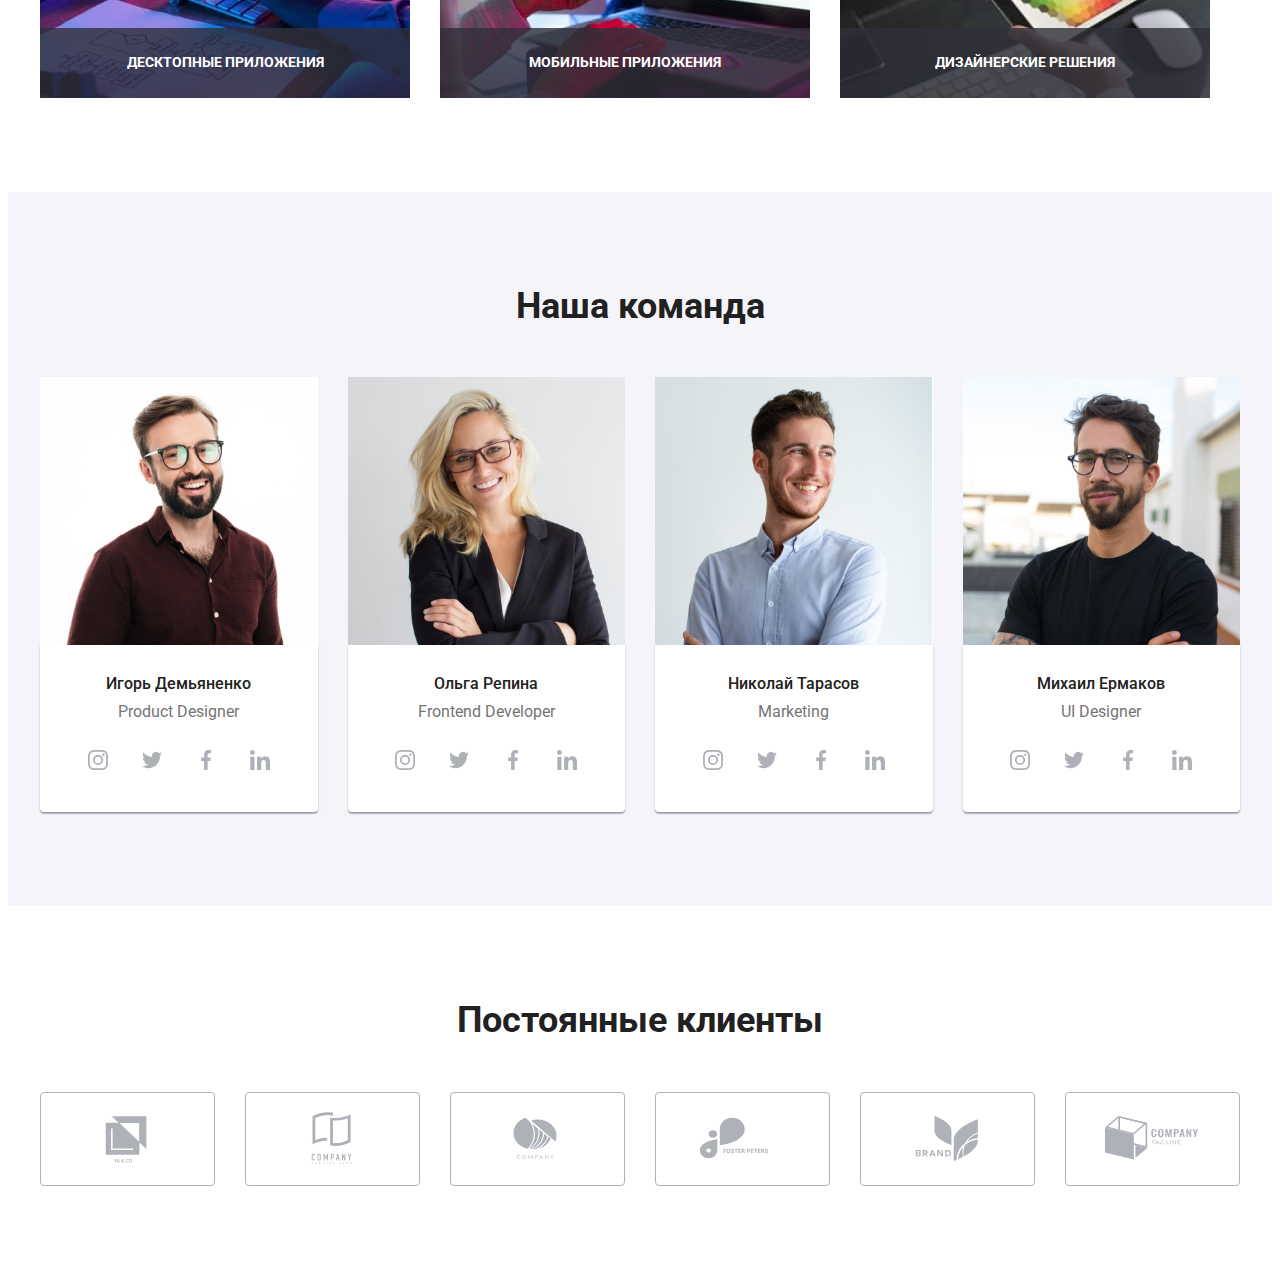
==== commit fd6939b8: "Add adaptive layout modal and feedback" ====
--- a/index.html
+++ b/index.html
@@ -513,7 +513,7 @@
         </div>
     </footer> -->
     <!--Modal-->
-    <!-- <div class="modal-backdrop is-hidden" data-modal>
+    <div class="modal-backdrop is-hidden" data-modal>
         <div class="modal">
             <button type="button" class="modal-btn__close" data-modal-close>
                 <svg width="18" height="18">
@@ -521,7 +521,7 @@
                 </svg>
             </button>
             <form class="feedback">
-                <p class="feedback-text">Оставьте свои данные, мы вам перезвоним</p>
+                <p class="modal__title">Оставьте свои данные, мы вам перезвоним</p>
                 <label class="feedback-label">
                     <span class="feedback-label__text">Имя</span>
                     <input class="feedback-label__input" type="text" name="name" autocomplete="on">
@@ -558,9 +558,9 @@
                 <button class="feedback-submit__btn button" type="submit">Отправить</button>
             </form>
         </div>
-    </div> -->
-    <!-- <script src="./js/modal.js"></script>
-    <script defer src="./js/mobile-menu.js"></script> -->
+    </div> 
+    <script src="./js/modal.js"></script>
+    <script defer src="./js/mobile-menu.js"></script>
 
 </body>
 
--- a/css/main.min.css
+++ b/css/main.min.css
@@ -1 +1 @@
-h1,h2,h3,h4,h5,h6,p,ul{margin:0;padding:0;list-style:none}.socials__link,.logo--footer,.logo,.cards__link,.footer__link,.examples__link,.links,.navigation__link,.contact-list__link{text-decoration:none}.social__list,.projects-section__list,.filter-btn__list,.cards__list,.footer__list,.examples__list,.team__list,.navigation__list{list-style:none}.image{display:block;max-width:100%;height:auto}.is-hidden{position:absolute;white-space:nowrap;width:1px;height:1px;overflow:hidden;border:0;padding:0;clip:rect(0 0 0 0);-webkit-clip-path:inset(50%);clip-path:inset(50%);margin:-1px}body{padding-top:80px;color:#fff;background-color:#fff;font-family:"Roboto",sans-serif;font-size:14px;letter-spacing:.03em}.section{padding-top:94px;padding-bottom:94px}.section--team{background-color:#f5f4fa}.section--projects{padding-top:0px}@media screen and (max-width: 1199px){.section--projects{display:none}}.page-header{position:fixed;width:100%;top:0;z-index:1;margin:0 auto;border-bottom:1px solid #ececec;background-color:#fff}.navigation{display:flex;text-align:center}.navigation__list{display:flex;align-items:center;justify-content:center;align-items:baseline;margin-left:auto}.navigation__item:not(:last-child){margin-right:50px}.navigation__link,.contact-list__link{display:inline-block;padding-bottom:32px;padding-top:32px}.navigation__link::after{content:"";display:flex;position:absolute;opacity:0;width:100%;height:4px;bottom:-1px;border-radius:2px;background-color:#2196f3;transition:opacity 250ms cubic-bezier(0.4, 0, 0.2, 1),background-color 250ms cubic-bezier(0.4, 0, 0.2, 1)}.navigation__link{display:block;position:relative;color:#212121}.navigation__link--current:hover::after,.navigation__link--current:focus::after{content:"";opacity:1}.navigation__link--current::after{opacity:1}.navigation__link--current{position:relative;color:#2196f3}.links{display:flex;align-items:center;font-weight:500;line-height:1.14em;letter-spacing:.02em;transition:color 250ms cubic-bezier(0.4, 0, 0.2, 1)}.links:hover,.links:focus{color:#2196f3}.contacts__thumb{display:flex}.hero-section{align-items:center;text-align:center;max-width:480px;min-height:400px;margin-left:auto;margin-right:auto;background-color:#2f303a;background-image:linear-gradient(to right, rgba(47, 48, 58, 0.4), rgba(47, 48, 58, 0.4)),url(../images/hero-mobile-img.jpg);background-repeat:no-repeat;background-position:center;background-size:cover}@media screen and (min-width: 1200px){.hero-section{min-height:600px}}@media(min-device-pixel-ratio: 2),(-webkit-min-device-pixel-ratio: 2),(min-resolution: 192dpi),(min-resolution: 2dppx){.hero-section{background-image:url(../images/hero-mobile-img@2x.jpg)}}@media screen and (min-width: 481px){.hero-section{max-width:768px;background-image:linear-gradient(to right, rgba(47, 48, 58, 0.4), rgba(47, 48, 58, 0.4)),url("../images/hero-tablet-img.jpg")}}@media screen and (min-width: 481px)and (min-device-pixel-ratio: 2),screen and (min-width: 481px)and (-webkit-min-device-pixel-ratio: 2),screen and (min-width: 481px)and (min-resolution: 192dpi),screen and (min-width: 481px)and (min-resolution: 2dppx){.hero-section{background-image:url("../images/hero-tablet-img@2x.jpg")}}@media screen and (min-width: 769px){.hero-section{max-width:1600px;background-image:linear-gradient(to right, rgba(47, 48, 58, 0.4), rgba(47, 48, 58, 0.4)),url("../images/hero-desktop-img.jpg")}}@media screen and (min-width: 769px)and (min-device-pixel-ratio: 2),screen and (min-width: 769px)and (-webkit-min-device-pixel-ratio: 2),screen and (min-width: 769px)and (min-resolution: 192dpi),screen and (min-width: 769px)and (min-resolution: 2dppx){.hero-section{background-image:url("../images/hero-desktop-img@2x.jpg")}}.hero__title{font-weight:900;font-size:26px;line-height:1.62em;letter-spacing:.06em;margin-top:0;padding:0;text-transform:uppercase;margin-bottom:30px;color:#fff}@media screen and (min-width: 1200px){.hero__title{font-size:44px;line-height:1.36}}.modal-backdrop{position:fixed;top:0;left:0;width:100vw;height:100vh;z-index:2;opacity:1;background-color:rgba(0,0,0,.2);transition:opacity 250ms cubic-bezier(0.4, 0, 0.2, 1),visibility 250ms}.modal-backdrop--is-hidden{visibility:hidden;opacity:0;pointer-events:none}.modal{position:absolute;top:50%;left:50%;width:528px;min-height:581px;background-color:#fff;box-shadow:0px 1px 3px rgba(0,0,0,.12),0px 1px 1px rgba(0,0,0,.14),0px 2px 1px rgba(0,0,0,.2);border-radius:4px;padding:40px;transform:translate(-50%, -50%) rotate(0) scale(1);transition:250ms}.modal-backdrop>.modal{transform:scale(1) translate(-50%, -50%)}.modal-btn__close{display:flex;align-items:center;justify-content:center;cursor:pointer;position:absolute;top:8px;right:8px;width:30px;height:30px;padding:0;background-color:transparent;border-radius:50%;border:1px solid rgba(0,0,0,.1);transition:fill 250ms cubic-bezier(0.4, 0, 0.2, 1),transform 250ms ease-in-out,border-color 250ms cubic-bezier(0.4, 0, 0.2, 1)}.modal-btn__close:hover,.modal-btn__close:focus{fill:#2196f3;transform:rotate(90deg)}@media screen and (min-width: 768px){.feature__list{display:flex;flex-wrap:wrap;margin:-15px}}@media screen and (max-width: 767px){.feature__item{text-align:left}.feature__item:not(:last-child){margin-bottom:30px}}@media screen and (min-width: 768px){.feature__item{flex-basis:calc(100% / 2 - 30px);margin:15px}}@media screen and (min-width: 1200px){.feature__item{flex-basis:calc(100% / 4 - 30px)}}.feature__thumb{display:flex;align-items:center;justify-content:center;width:100%;min-height:120px;margin-bottom:30px;border-radius:4px;background-color:#f5f4fa}.feature__title{font-size:14px;line-height:1.14;letter-spacing:.03em;text-transform:uppercase;margin:0 0 10px 0;color:#212121}@media screen and (max-width: 767px){.feature__title{text-align:center}}.feature__text{font-size:14px;line-height:1.71;letter-spacing:.03em;color:#757575}@media screen and (min-width: 768px){.team__list{display:flex;flex-wrap:wrap;justify-content:space-around;margin:-15px}}.team__item{max-width:450px;margin:0 auto;background-color:#fff}@media screen and (max-width: 767px){.team__item:not(:last-child){margin-bottom:30px}}@media screen and (min-width: 768px){.team__item{flex-basis:calc(100% / 2 - 30px);margin:15px}}@media screen and (min-width: 1200px){.team__item{flex-basis:calc(100% / 4 - 30px)}}.team__content{padding-top:30px;padding-bottom:24px;box-shadow:0px 1px 3px rgba(0,0,0,.12),0px 1px 1px rgba(0,0,0,.14),0px 2px 1px rgba(0,0,0,.2);border-radius:0px 0px 4px 4px}@media screen and (min-width: 1200px){.team__content{padding:30px 32px}}.team__subtitle{font-weight:500;font-size:16px;line-height:1.18em;text-align:center;margin-bottom:10px;color:#212121}.team__text{font-size:16px;line-height:1.18em;text-align:center;margin-bottom:16px;color:#757575}.examples__list{display:flex;flex-wrap:wrap;margin:-15px}.examples__item{width:calc(100% / 2 - 30px);margin:15px}@media screen and (min-width: 768px){.examples__item{width:calc(100% / 3 - 30px)}}@media screen and (min-width: 1200px){.examples__item{width:calc(100% / 6 - 30px)}}.examples__link{display:flex;justify-content:center;align-items:center;flex-basis:210px;height:92px;border:1px solid #afb1b8;border-radius:4px;fill:#afb1b8;transition:fill 250ms cubic-bezier(0.4, 0, 0.2, 1),border-color 250ms cubic-bezier(0.4, 0, 0.2, 1)}.examples__link:hover,.examples__link:focus{fill:#2196f3;border-color:#2196f3}.footer{padding:60px 0;background-color:#2f303a}.address-container{margin-right:70px}.footer__item:not(:last-child){margin-bottom:9px}.footer__link{font-style:normal;line-height:1.71em;color:rgba(255,255,255,.6);transition:color 250ms cubic-bezier(0.4, 0, 0.2, 1)}.footer__link:hover,.footer__link:focus,.footer__link--current:hover,.footer__link--current:focus{color:#2196f3}.footer__link--current{line-height:1.71em;color:#fff;transition:color 250ms cubic-bezier(0.4, 0, 0.2, 1)}.cards__list{display:flex;flex-wrap:wrap;background-color:#fff}.cards__item{width:370px;margin-right:30px;margin-bottom:30px}.cards__item:nth-child(3n){margin-right:0}.cards__item:nth-last-child(-n+3){margin-bottom:0}.cards__link{display:block;transition:box-shadow 250ms cubic-bezier(0.4, 0, 0.2, 1)}.cards__link:hover,.cards__link:focus{transform:translateY(0);border:1px solid #eee;box-sizing:border-box;box-shadow:0px 1px 1px rgba(0,0,0,.12),0px 4px 4px rgba(0,0,0,.06),1px 4px 6px rgba(0,0,0,.16)}.cards__title{font-weight:700;font-size:18px;line-height:2em;margin-bottom:4px;letter-spacing:.06em;color:#212121}.cards__text{font-weight:400;font-size:16px;line-height:1.87;color:#757575}.card-content{padding:20px 24px;border-right:1px solid #eee;border-bottom:1px solid #eee;border-left:1px solid #eee}.contact-list{display:inline-flex;justify-content:center;align-items:center;margin-left:auto}.contact-list__item{display:flex;text-align:center}.contact-list__item:not(:last-child){margin-right:50px}.contact-list__link{display:flex;align-items:center;font-weight:500;line-height:1.14em;letter-spacing:.02em;color:#757575;transition:color 250ms cubic-bezier(0.4, 0, 0.2, 1)}.contact-list__icon{fill:#757575;margin-right:10px;fill:currentColor}.link.current:hover::after,.link.current:focus::after{opacity:1}.button{display:inline-flex;padding:10px 32px;font-weight:700;font-size:16px;line-height:1.87em;align-items:center;letter-spacing:.06em;cursor:pointer;color:#fff;background:#2196f3;box-shadow:0px 4px 4px rgba(0,0,0,.15);border-radius:4px;border:0}.button--footer{display:inline-flex;padding:10px 28px;margin-left:12px}.button--filters{font-weight:500;line-height:1.62em;font-family:inherit;text-align:center;padding:6px 22px;border:none;background-color:#f5f4fa;color:#212121;transition:color 250ms cubic-bezier(0.4, 0, 0.2, 1),background-color 250ms cubic-bezier(0.4, 0, 0.2, 1),box-shadow 250ms cubic-bezier(0.4, 0, 0.2, 1)}.button--filters:hover,.button--filters:focus{background-color:#2196f3;color:#fff;box-shadow:0px 3px 1px rgba(0,0,0,.1),0px 1px 2px rgba(0,0,0,.08),0px 2px 2px rgba(0,0,0,.12);border-radius:4px}.button--filters--current{box-shadow:0px 3px 1px rgba(0,0,0,.1),0px 1px 2px rgba(0,0,0,.08),0px 2px 2px rgba(0,0,0,.12);border-radius:4px;background-color:#2196f3;color:#fff}.filter-btn__list{display:flex;justify-content:center;margin-bottom:50px}.filter-btn__items:not(:last-child){margin-right:8px}.filter-btn__button:hover,.filter-btn__button:focus{background-color:#2196f3;color:#fff;box-shadow:0px 3px 1px rgba(0,0,0,.1),0px 1px 2px rgba(0,0,0,.08),0px 2px 2px rgba(0,0,0,.12);border-radius:4px}.filter-btn__button--current{box-shadow:0px 3px 1px rgba(0,0,0,.1),0px 1px 2px rgba(0,0,0,.08),0px 2px 2px rgba(0,0,0,.12);border-radius:4px;background-color:#2196f3;color:#fff}.hero__button .hero__button:hover,.hero__button .hero__button:focus{color:#fff}.feedback-submit__btn{justify-content:center;font-family:inherit;min-width:200px;height:50px;margin:0 auto;padding:0}.logo{font-family:"Raleway",sans-serif;font-weight:700;font-size:26px;line-height:1.19em;padding-bottom:25px;padding-top:24px;margin-right:94px;color:#2196f3}.logo--header{color:#000}.logo--footer{font-family:"Raleway",sans-serif;font-weight:700;font-size:26px;line-height:1.19em;display:block;margin-bottom:20px;color:#2196f3}.logo--accent{color:#fff}.projects-section{padding-top:0px}.projects-section__title,.page-title{font-weight:700;font-size:36px;line-height:1.16em;text-align:center;margin-bottom:50px;color:#212121}@media screen and (max-width: 1199px){.projects-section__title,.page-title{margin-bottom:30px}}.projects-section__list{display:flex;margin-top:0;margin-left:0}.projects-section__item:not(:last-child){margin-right:30px}.projects-section__item{position:relative}.projects-section__item:not(:last-child){margin-right:30px}.projects-section__text{position:absolute;display:flex;width:100%;height:70px;font-weight:700;line-height:1.14;text-align:center;left:0;bottom:0;justify-content:center;align-items:center;text-transform:uppercase;background-color:rgba(47,48,58,.8);color:#fff}.social__thumb{display:block;margin-right:auto;width:206px;height:80px}.social__list{display:flex;justify-content:center}.social__item:not(:last-child){margin-right:10px}.social__icon{fill:#fff;fill:currentColor}.social__text,.form__text{display:block;font-size:14px;line-height:1.14;margin-bottom:20px;text-transform:uppercase}.socials__link{display:flex;justify-content:center;align-items:center;width:44px;height:44px;border-radius:50%;color:#afb1b8;transition:background-color 250ms cubic-bezier(0.4, 0, 0.2, 1),fill 250ms cubic-bezier(0.4, 0, 0.2, 1)}.socials__link--footer{background-color:rgba(255,255,255,.1);color:#fff}.socials__link:hover,.socials__link:focus{background-color:#2196f3}.socials__link--team{fill:#fff;color:#afb1b8;transition:background-color 250ms cubic-bezier(0.4, 0, 0.2, 1),fill 250ms cubic-bezier(0.4, 0, 0.2, 1)}.socials__link--team:hover,.socials__link--team:focus{background-color:#2196f3;color:#fff;transition:color}.form__thumb{display:flex}.form__input{padding:15px 16px;color:rgba(255,255,255,.6);width:358px;height:50px;filter:drop-shadow(0px 4px 4px rgba(0, 0, 0, 0.15));background-color:#2f303a;border:1px solid rgba(255,255,255,.3);border-radius:4px;transition:border 250ms cubic-bezier(0.4, 0, 0.2, 1)}.form__input:focus{border-color:#2196f3}.form__icon--send{margin-left:10px;align-items:center;fill:currentColor}.cards-overlay{position:relative;overflow:hidden}.cards-overlay__text{position:absolute;top:0;left:0;width:100%;height:100%;padding:63px 24px;font-weight:400;font-size:18px;line-height:1.56em;color:#fff;background-color:rgba(33,150,243,.9);transform:translateY(101%);transition:transform 250ms cubic-bezier(0.4, 0, 0.2, 1)}.cards__link:hover .cards-overlay__text,.cards__link:focus .cards-overlay__text{transform:translateY(0)}.feedback{display:flex;flex-direction:column}.feedback-text{font-weight:700;font-size:20px;line-height:1.15;text-align:center;margin-bottom:12px;color:#212121}input:-webkit-autofill,input:-webkit-autofill:hover,input:-webkit-autofill:focus,input:-webkit-autofill:active{-webkit-transition:background-color 5000s ease-in-out 0s;transition:background-color 5000s ease-in-out 0s;-webkit-box-shadow:0 0 0px 1000px #fff inset}.feedback-label{position:relative;display:block;margin-bottom:10px}.feedback-label__text{display:block;font-weight:400;font-size:12px;line-height:1.16;color:#757575;letter-spacing:.01em;margin-bottom:4px}.feedback-label__icon{position:absolute;top:0;left:0;transform:translate(12px, 28px);width:18px;height:18px;transition:fill 250ms cubic-bezier(0.4, 0, 0.2, 1)}.feedback-label:hover>.feedback-label__icon{fill:#2196f3;border-color:#2196f3}.feedback-label:focus-within>.feedback-label__icon{fill:#2196f3;border-color:#2196f3}.feedback-label__input{display:block;width:100%;height:40px;padding-left:42px;border:1px solid rgba(33,33,33,.2);border-radius:4px;outline:none;background-color:transparent;transition:fill 250ms fill cubic-bezier(0.4, 0, 0.2, 1),border 250ms border cubic-bezier(0.4, 0, 0.2, 1)}.feedback-label:hover>.feedback-label__input{fill:#2196f3;border-color:#2196f3;outline:-webkit-focus-ring-color auto 0px}.feedback-label:focus-within>.feedback-label__input{fill:#2196f3;border-color:#2196f3;outline:-webkit-focus-ring-color auto 0px}.feedback-label__textarea{display:block;resize:none;width:100%;height:120px;border:1px solid rgba(33,33,33,.2);border-radius:4px;padding:12px 16px;transition:border 250ms border cubic-bezier(0.4, 0, 0.2, 1)}.feedback-label__textarea:focus-visible,.feedback-label__textarea:focus{border:1px solid #2196f3;outline:-webkit-focus-ring-color auto 0px}.feedback-label__textarea::-moz-placeholder{font-weight:400;font-size:12px;line-height:1.16;letter-spacing:.01em;color:rgba(117,117,117,.5)}.feedback-label__textarea:-ms-input-placeholder{font-weight:400;font-size:12px;line-height:1.16;letter-spacing:.01em;color:rgba(117,117,117,.5)}.feedback-label__textarea::placeholder{font-weight:400;font-size:12px;line-height:1.16;letter-spacing:.01em;color:rgba(117,117,117,.5)}.feedback-label--textarea{margin-bottom:20px}.feedback-checkbox{display:flex;align-items:center;justify-content:center;border-radius:2px;margin-bottom:30px;margin-right:8px}.feedback-checkbox__policy{position:absolute;white-space:nowrap;width:1px;height:1px;overflow:hidden;border:0;padding:0;clip:rect(0 0 0 0);-webkit-clip-path:inset(50%);clip-path:inset(50%);margin:-1px}.feedback-checkbox__icon--check:hover,.feedback-checkbox__policy:focus+.feedback-checkbox__icon--check{border-color:#2196f3}.feedback-checkbox__icon--check{margin-right:7px;width:16px;height:15px;cursor:pointer;border:2px solid #212121;border-radius:2px;fill:#fff;background-color:#fff;transition-property:background-color,border;transition-duration:250ms;transition-timing-function:cubic-bezier(0.4, 0, 0.2, 1)}.feedback-checkbox__policy:checked+.feedback-checkbox__icon--check{margin-right:7px;width:16px;height:15px;border:2px solid transparent;border-radius:2px;background-color:#2196f3;border:none}.modal-label:last-of-type:focus-within{outline:1px solid #2196f3}.feedback-checkbox__contract{font-weight:400;font-size:14px;line-height:1.71;-webkit-text-decoration-line:underline;text-decoration-line:underline;-webkit-text-decoration-skip-ink:none;text-decoration-skip-ink:none;color:#2196f3}.feedback-checkbox__text{font-weight:400;font-size:14px;line-height:1.71;letter-spacing:.03em;color:#757575}.container{width:100%;margin-left:auto;margin-right:auto;padding-left:15px;padding-right:15px}.container--footer{display:flex;align-items:baseline}.container--hero{max-width:360px;padding:0;text-align:center}@media screen and (min-width: 1200px){.container--hero{max-width:696px}}@media screen and (min-width: 480px){.container--hero{width:450px}}@media screen and (min-width: 768px){.container--hero{width:768px}}@media screen and (min-width: 1200px){.container--hero{width:1200px}}.container--header{display:flex;align-items:center}@media screen and (min-width: 480px){.container{width:450px}}@media screen and (min-width: 768px){.container{width:768px}}@media screen and (min-width: 1200px){.container{width:1200px}}/*# sourceMappingURL=main.min.css.map */+h1,h2,h3,h4,h5,h6,p,ul{margin:0;padding:0;list-style:none}.socials__link,.logo--footer,.logo,.cards__link,.footer__link,.examples__link,.links,.navigation__link,.contact-list__link{text-decoration:none}.social__list,.projects-section__list,.filter-btn__list,.cards__list,.footer__list,.examples__list,.team__list,.navigation__list{list-style:none}.image{display:block;max-width:100%;height:auto}.is-hidden{position:absolute;white-space:nowrap;width:1px;height:1px;overflow:hidden;border:0;padding:0;clip:rect(0 0 0 0);-webkit-clip-path:inset(50%);clip-path:inset(50%);margin:-1px}body{padding-top:80px;color:#fff;background-color:#fff;font-family:"Roboto",sans-serif;font-size:14px}.section{padding-top:94px;padding-bottom:94px}.section--team{background-color:#f5f4fa}.section--projects{padding-top:0px}@media screen and (max-width: 1199px){.section--projects{display:none}}.page-header{position:fixed;width:100%;top:0;z-index:1;margin:0 auto;border-bottom:1px solid #ececec;background-color:#fff}.navigation{display:flex;text-align:center}.navigation__list{display:flex;align-items:center;justify-content:center;align-items:baseline;margin-left:auto}.navigation__item:not(:last-child){margin-right:50px}.navigation__link,.contact-list__link{display:inline-block;padding-bottom:32px;padding-top:32px}.navigation__link::after{content:"";display:flex;position:absolute;opacity:0;width:100%;height:4px;bottom:-1px;border-radius:2px;background-color:#2196f3;transition:opacity 250ms cubic-bezier(0.4, 0, 0.2, 1),background-color 250ms cubic-bezier(0.4, 0, 0.2, 1)}.navigation__link{display:block;position:relative;color:#212121}.navigation__link--current:hover::after,.navigation__link--current:focus::after{content:"";opacity:1}.navigation__link--current::after{opacity:1}.navigation__link--current{position:relative;color:#2196f3}.links{display:flex;align-items:center;font-weight:500;line-height:1.14em;letter-spacing:.02em;transition:color 250ms cubic-bezier(0.4, 0, 0.2, 1)}.links:hover,.links:focus{color:#2196f3}.contacts__thumb{display:flex}.hero-section{display:flex;flex-direction:column;justify-content:center;align-items:center;text-align:center;max-width:480px;min-height:400px;margin-left:auto;margin-right:auto;background-color:#2f303a;background-image:linear-gradient(to right, rgba(47, 48, 58, 0.4), rgba(47, 48, 58, 0.4)),url(../images/hero-mobile-img.jpg);background-repeat:no-repeat;background-position:center;background-size:cover}@media screen and (min-width: 1200px){.hero-section{min-height:600px}}@media(min-device-pixel-ratio: 2),(-webkit-min-device-pixel-ratio: 2),(min-resolution: 192dpi),(min-resolution: 2dppx){.hero-section{background-image:url(../images/hero-mobile-img@2x.jpg)}}@media screen and (min-width: 481px){.hero-section{max-width:768px;background-image:linear-gradient(to right, rgba(47, 48, 58, 0.4), rgba(47, 48, 58, 0.4)),url("../images/hero-tablet-img.jpg")}}@media screen and (min-width: 481px)and (min-device-pixel-ratio: 2),screen and (min-width: 481px)and (-webkit-min-device-pixel-ratio: 2),screen and (min-width: 481px)and (min-resolution: 192dpi),screen and (min-width: 481px)and (min-resolution: 2dppx){.hero-section{background-image:url("../images/hero-tablet-img@2x.jpg")}}@media screen and (min-width: 769px){.hero-section{max-width:1600px;background-image:linear-gradient(to right, rgba(47, 48, 58, 0.4), rgba(47, 48, 58, 0.4)),url("../images/hero-desktop-img.jpg")}}@media screen and (min-width: 769px)and (min-device-pixel-ratio: 2),screen and (min-width: 769px)and (-webkit-min-device-pixel-ratio: 2),screen and (min-width: 769px)and (min-resolution: 192dpi),screen and (min-width: 769px)and (min-resolution: 2dppx){.hero-section{background-image:url("../images/hero-desktop-img@2x.jpg")}}.hero__title{font-weight:900;font-size:26px;line-height:1.62em;letter-spacing:.06em;margin-top:0;padding:0;text-transform:uppercase;margin-bottom:30px;color:#fff}@media screen and (min-width: 1200px){.hero__title{font-size:44px;line-height:1.36}}.modal-backdrop{position:fixed;top:0;left:0;width:100vw;height:100vh;z-index:2;opacity:1;background-color:rgba(0,0,0,.2);transition:opacity 250ms cubic-bezier(0.4, 0, 0.2, 1),visibility 250ms}.modal-backdrop--is-hidden{visibility:hidden;opacity:0;pointer-events:none}.modal{position:absolute;top:50%;left:50%;text-align:center;width:90%;height:auto;background-color:#fff;box-shadow:0px 1px 3px rgba(0,0,0,.12),0px 1px 1px rgba(0,0,0,.14),0px 2px 1px rgba(0,0,0,.2);border-radius:4px;padding:40px;transform:translate(-50%, -50%) scale(1);transition:250ms}@media screen and (min-width: 480px){.modal{width:450px;height:609px}}@media screen and (min-width: 1200px){.modal{width:528px;height:581px}}.modal-backdrop>.modal{transform:scale(1) translate(-50%, -50%)}.modal-btn__close{display:flex;align-items:center;justify-content:center;cursor:pointer;position:absolute;top:8px;right:8px;width:30px;height:30px;padding:0;background-color:transparent;border-radius:50%;border:1px solid rgba(0,0,0,.1);transition:fill 250ms cubic-bezier(0.4, 0, 0.2, 1),transform 250ms ease-in-out,border-color 250ms cubic-bezier(0.4, 0, 0.2, 1)}.modal-btn__close:hover,.modal-btn__close:focus{fill:#2196f3;transform:rotate(90deg)}.modal__title{font-weight:700;font-size:20px;line-height:1.5;text-align:center;margin-top:0;margin-bottom:12px;color:#212121}@media screen and (min-width: 768px){.feature__list{display:flex;flex-wrap:wrap;margin:-15px}}@media screen and (max-width: 767px){.feature__item{text-align:left}.feature__item:not(:last-child){margin-bottom:30px}}@media screen and (min-width: 768px){.feature__item{flex-basis:calc(100% / 2 - 30px);margin:15px}}@media screen and (min-width: 1200px){.feature__item{flex-basis:calc(100% / 4 - 30px)}}.feature__thumb{display:flex;align-items:center;justify-content:center;width:100%;min-height:120px;margin-bottom:30px;border-radius:4px;background-color:#f5f4fa}.feature__title{font-size:14px;line-height:1.14;letter-spacing:.03em;text-transform:uppercase;margin:0 0 10px 0;color:#212121}@media screen and (max-width: 767px){.feature__title{text-align:center}}.feature__text{font-size:14px;line-height:1.71;letter-spacing:.03em;color:#757575}@media screen and (min-width: 768px){.team__list{display:flex;flex-wrap:wrap;justify-content:space-around;margin:-15px}}.team__item{max-width:450px;margin:0 auto;background-color:#fff}@media screen and (max-width: 767px){.team__item:not(:last-child){margin-bottom:30px}}@media screen and (min-width: 768px){.team__item{flex-basis:calc(100% / 2 - 30px);margin:15px}}@media screen and (min-width: 1200px){.team__item{flex-basis:calc(100% / 4 - 30px)}}.team__content{padding-top:30px;padding-bottom:24px;box-shadow:0px 1px 3px rgba(0,0,0,.12),0px 1px 1px rgba(0,0,0,.14),0px 2px 1px rgba(0,0,0,.2);border-radius:0px 0px 4px 4px}@media screen and (min-width: 1200px){.team__content{padding:30px 32px}}.team__subtitle{font-weight:500;font-size:16px;line-height:1.18em;text-align:center;margin-bottom:10px;color:#212121}.team__text{font-size:16px;line-height:1.18em;text-align:center;margin-bottom:16px;color:#757575}.examples__list{display:flex;flex-wrap:wrap;margin:-15px}.examples__item{width:calc(100% / 2 - 30px);margin:15px}@media screen and (min-width: 768px){.examples__item{width:calc(100% / 3 - 30px)}}@media screen and (min-width: 1200px){.examples__item{width:calc(100% / 6 - 30px)}}.examples__link{display:flex;justify-content:center;align-items:center;flex-basis:210px;height:92px;border:1px solid #afb1b8;border-radius:4px;fill:#afb1b8;transition:fill 250ms cubic-bezier(0.4, 0, 0.2, 1),border-color 250ms cubic-bezier(0.4, 0, 0.2, 1)}.examples__link:hover,.examples__link:focus{fill:#2196f3;border-color:#2196f3}.footer{padding:60px 0;background-color:#2f303a}.address-container{margin-right:70px}.footer__item:not(:last-child){margin-bottom:9px}.footer__link{font-style:normal;line-height:1.71em;color:rgba(255,255,255,.6);transition:color 250ms cubic-bezier(0.4, 0, 0.2, 1)}.footer__link:hover,.footer__link:focus,.footer__link--current:hover,.footer__link--current:focus{color:#2196f3}.footer__link--current{line-height:1.71em;color:#fff;transition:color 250ms cubic-bezier(0.4, 0, 0.2, 1)}.cards__list{display:flex;flex-wrap:wrap;background-color:#fff}.cards__item{width:370px;margin-right:30px;margin-bottom:30px}.cards__item:nth-child(3n){margin-right:0}.cards__item:nth-last-child(-n+3){margin-bottom:0}.cards__link{display:block;transition:box-shadow 250ms cubic-bezier(0.4, 0, 0.2, 1)}.cards__link:hover,.cards__link:focus{transform:translateY(0);border:1px solid #eee;box-sizing:border-box;box-shadow:0px 1px 1px rgba(0,0,0,.12),0px 4px 4px rgba(0,0,0,.06),1px 4px 6px rgba(0,0,0,.16)}.cards__title{font-weight:700;font-size:18px;line-height:2em;margin-bottom:4px;letter-spacing:.06em;color:#212121}.cards__text{font-weight:400;font-size:16px;line-height:1.87;color:#757575}.card-content{padding:20px 24px;border-right:1px solid #eee;border-bottom:1px solid #eee;border-left:1px solid #eee}.contact-list{display:inline-flex;justify-content:center;align-items:center;margin-left:auto}.contact-list__item{display:flex;text-align:center}.contact-list__item:not(:last-child){margin-right:50px}.contact-list__link{display:flex;align-items:center;font-weight:500;line-height:1.14em;letter-spacing:.02em;color:#757575;transition:color 250ms cubic-bezier(0.4, 0, 0.2, 1)}.contact-list__icon{fill:#757575;margin-right:10px;fill:currentColor}.link.current:hover::after,.link.current:focus::after{opacity:1}.button{display:inline-flex;padding:10px 32px;font-weight:700;font-size:16px;line-height:1.87em;align-items:center;letter-spacing:.06em;cursor:pointer;color:#fff;background:#2196f3;box-shadow:0px 4px 4px rgba(0,0,0,.15);border-radius:4px;border:0}.button--footer{display:inline-flex;padding:10px 28px;margin-left:12px}.button--filters{font-weight:500;line-height:1.62em;font-family:inherit;text-align:center;padding:6px 22px;border:none;background-color:#f5f4fa;color:#212121;transition:color 250ms cubic-bezier(0.4, 0, 0.2, 1),background-color 250ms cubic-bezier(0.4, 0, 0.2, 1),box-shadow 250ms cubic-bezier(0.4, 0, 0.2, 1)}.button--filters:hover,.button--filters:focus{background-color:#2196f3;color:#fff;box-shadow:0px 3px 1px rgba(0,0,0,.1),0px 1px 2px rgba(0,0,0,.08),0px 2px 2px rgba(0,0,0,.12);border-radius:4px}.button--filters--current{box-shadow:0px 3px 1px rgba(0,0,0,.1),0px 1px 2px rgba(0,0,0,.08),0px 2px 2px rgba(0,0,0,.12);border-radius:4px;background-color:#2196f3;color:#fff}.filter-btn__list{display:flex;justify-content:center;margin-bottom:50px}.filter-btn__items:not(:last-child){margin-right:8px}.filter-btn__button:hover,.filter-btn__button:focus{background-color:#2196f3;color:#fff;box-shadow:0px 3px 1px rgba(0,0,0,.1),0px 1px 2px rgba(0,0,0,.08),0px 2px 2px rgba(0,0,0,.12);border-radius:4px}.filter-btn__button--current{box-shadow:0px 3px 1px rgba(0,0,0,.1),0px 1px 2px rgba(0,0,0,.08),0px 2px 2px rgba(0,0,0,.12);border-radius:4px;background-color:#2196f3;color:#fff}.hero__button .hero__button:hover,.hero__button .hero__button:focus{color:#fff}.feedback-submit__btn{justify-content:center;font-family:inherit;min-width:200px;height:50px;margin:0 auto;padding:0}.logo{font-family:"Raleway",sans-serif;font-weight:700;font-size:26px;line-height:1.19em;padding-bottom:25px;padding-top:24px;margin-right:94px;color:#2196f3}.logo--header{color:#000}.logo--footer{font-family:"Raleway",sans-serif;font-weight:700;font-size:26px;line-height:1.19em;display:block;margin-bottom:20px;color:#2196f3}.logo--accent{color:#fff}.projects-section{padding-top:0px}.projects-section__title,.page-title{font-weight:700;font-size:36px;line-height:1.16em;text-align:center;margin-bottom:50px;color:#212121}@media screen and (max-width: 1199px){.projects-section__title,.page-title{margin-bottom:30px}}.projects-section__list{display:flex;margin-top:0;margin-left:0}.projects-section__item:not(:last-child){margin-right:30px}.projects-section__item{position:relative}.projects-section__item:not(:last-child){margin-right:30px}.projects-section__text{position:absolute;display:flex;width:100%;height:70px;font-weight:700;line-height:1.14;text-align:center;left:0;bottom:0;justify-content:center;align-items:center;text-transform:uppercase;background-color:rgba(47,48,58,.8);color:#fff}.social__thumb{display:block;margin-right:auto;width:206px;height:80px}.social__list{display:flex;justify-content:center}.social__item:not(:last-child){margin-right:10px}.social__icon{fill:#fff;fill:currentColor}.social__text,.form__text{display:block;font-size:14px;line-height:1.14;margin-bottom:20px;text-transform:uppercase}.socials__link{display:flex;justify-content:center;align-items:center;width:44px;height:44px;border-radius:50%;color:#afb1b8;transition:background-color 250ms cubic-bezier(0.4, 0, 0.2, 1),fill 250ms cubic-bezier(0.4, 0, 0.2, 1)}.socials__link--footer{background-color:rgba(255,255,255,.1);color:#fff}.socials__link:hover,.socials__link:focus{background-color:#2196f3}.socials__link--team{fill:#fff;color:#afb1b8;transition:background-color 250ms cubic-bezier(0.4, 0, 0.2, 1),fill 250ms cubic-bezier(0.4, 0, 0.2, 1)}.socials__link--team:hover,.socials__link--team:focus{background-color:#2196f3;color:#fff;transition:color}.form__thumb{display:flex}.form__input{padding:15px 16px;color:rgba(255,255,255,.6);width:358px;height:50px;filter:drop-shadow(0px 4px 4px rgba(0, 0, 0, 0.15));background-color:#2f303a;border:1px solid rgba(255,255,255,.3);border-radius:4px;transition:border 250ms cubic-bezier(0.4, 0, 0.2, 1)}.form__input:focus{border-color:#2196f3}.form__icon--send{margin-left:10px;align-items:center;fill:currentColor}.cards-overlay{position:relative;overflow:hidden}.cards-overlay__text{position:absolute;top:0;left:0;width:100%;height:100%;padding:63px 24px;font-weight:400;font-size:18px;line-height:1.56em;color:#fff;background-color:rgba(33,150,243,.9);transform:translateY(101%);transition:transform 250ms cubic-bezier(0.4, 0, 0.2, 1)}.cards__link:hover .cards-overlay__text,.cards__link:focus .cards-overlay__text{transform:translateY(0)}.feedback{display:flex;flex-direction:column}input:-webkit-autofill,input:-webkit-autofill:hover,input:-webkit-autofill:focus,input:-webkit-autofill:active{-webkit-transition:background-color 5000s ease-in-out 0s;transition:background-color 5000s ease-in-out 0s;-webkit-box-shadow:0 0 0px 1000px #fff inset}.feedback-label{position:relative;display:block;margin-bottom:10px;text-align:left}.feedback-label__text{display:block;font-weight:400;font-size:12px;line-height:1.16;color:#757575;letter-spacing:.01em;margin-bottom:4px}.feedback-label__icon{position:absolute;top:0;left:0;transform:translate(12px, 28px);width:18px;height:18px;transition:fill 250ms cubic-bezier(0.4, 0, 0.2, 1)}.feedback-label:hover>.feedback-label__icon{fill:#2196f3;border-color:#2196f3}.feedback-label:focus-within>.feedback-label__icon{fill:#2196f3;border-color:#2196f3}.feedback-label__input{display:block;width:100%;height:40px;padding-left:42px;border:1px solid rgba(33,33,33,.2);border-radius:4px;outline:none;background-color:transparent;transition:fill 250ms fill cubic-bezier(0.4, 0, 0.2, 1),border 250ms border cubic-bezier(0.4, 0, 0.2, 1)}.feedback-label:hover>.feedback-label__input{fill:#2196f3;border-color:#2196f3;outline:-webkit-focus-ring-color auto 0px}.feedback-label:focus-within>.feedback-label__input{fill:#2196f3;border-color:#2196f3;outline:-webkit-focus-ring-color auto 0px}.feedback-label__textarea{display:block;resize:none;width:100%;height:120px;border:1px solid rgba(33,33,33,.2);border-radius:4px;padding:12px 16px;transition:border 250ms border cubic-bezier(0.4, 0, 0.2, 1)}.feedback-label__textarea:focus-visible,.feedback-label__textarea:focus{border:1px solid #2196f3;outline:-webkit-focus-ring-color auto 0px}.feedback-label__textarea::-moz-placeholder{font-weight:400;font-size:12px;line-height:1.16;letter-spacing:.01em;color:rgba(117,117,117,.5)}.feedback-label__textarea:-ms-input-placeholder{font-weight:400;font-size:12px;line-height:1.16;letter-spacing:.01em;color:rgba(117,117,117,.5)}.feedback-label__textarea::placeholder{font-weight:400;font-size:12px;line-height:1.16;letter-spacing:.01em;color:rgba(117,117,117,.5)}.feedback-label--textarea{margin-bottom:20px}.feedback-checkbox{display:flex;align-items:center;justify-content:center;border-radius:2px;margin-bottom:30px;margin-right:8px}.feedback-checkbox__policy{position:absolute;white-space:nowrap;width:1px;height:1px;overflow:hidden;border:0;padding:0;clip:rect(0 0 0 0);-webkit-clip-path:inset(50%);clip-path:inset(50%);margin:-1px}.feedback-checkbox__icon--check:hover,.feedback-checkbox__policy:focus+.feedback-checkbox__icon--check{border-color:#2196f3}.feedback-checkbox__icon--check{margin-right:7px;width:16px;height:15px;cursor:pointer;border:2px solid #212121;border-radius:2px;fill:#fff;background-color:#fff;transition-property:background-color,border;transition-duration:250ms;transition-timing-function:cubic-bezier(0.4, 0, 0.2, 1)}.feedback-checkbox__policy:checked+.feedback-checkbox__icon--check{margin-right:7px;width:16px;height:15px;border:2px solid transparent;border-radius:4px;background-color:#2196f3;border:none}.modal-label:last-of-type:focus-within{outline:1px solid #2196f3}.feedback-checkbox__contract{font-weight:400;font-size:12px;line-height:1.17;letter-spacing:.03em;-webkit-text-decoration-line:underline;text-decoration-line:underline;-webkit-text-decoration-skip-ink:none;text-decoration-skip-ink:none;color:#2196f3}.feedback-checkbox__text{font-weight:400;font-size:12px;line-height:1.17;letter-spacing:.03em;color:#757575}@media screen and (min-width: 1200px){.feedback-checkbox__text{font-size:14px}}.container{width:100%;margin-left:auto;margin-right:auto;padding-left:15px;padding-right:15px}.container--footer{display:flex;align-items:baseline}.container--hero{max-width:360px;padding:0;text-align:center}@media screen and (min-width: 1200px){.container--hero{max-width:696px}}@media screen and (min-width: 480px){.container--hero{width:450px}}@media screen and (min-width: 768px){.container--hero{width:768px}}@media screen and (min-width: 1200px){.container--hero{width:1200px}}.container--header{display:flex;align-items:center}@media screen and (min-width: 480px){.container{width:450px}}@media screen and (min-width: 768px){.container{width:768px}}@media screen and (min-width: 1200px){.container{width:1200px}}/*# sourceMappingURL=main.min.css.map */